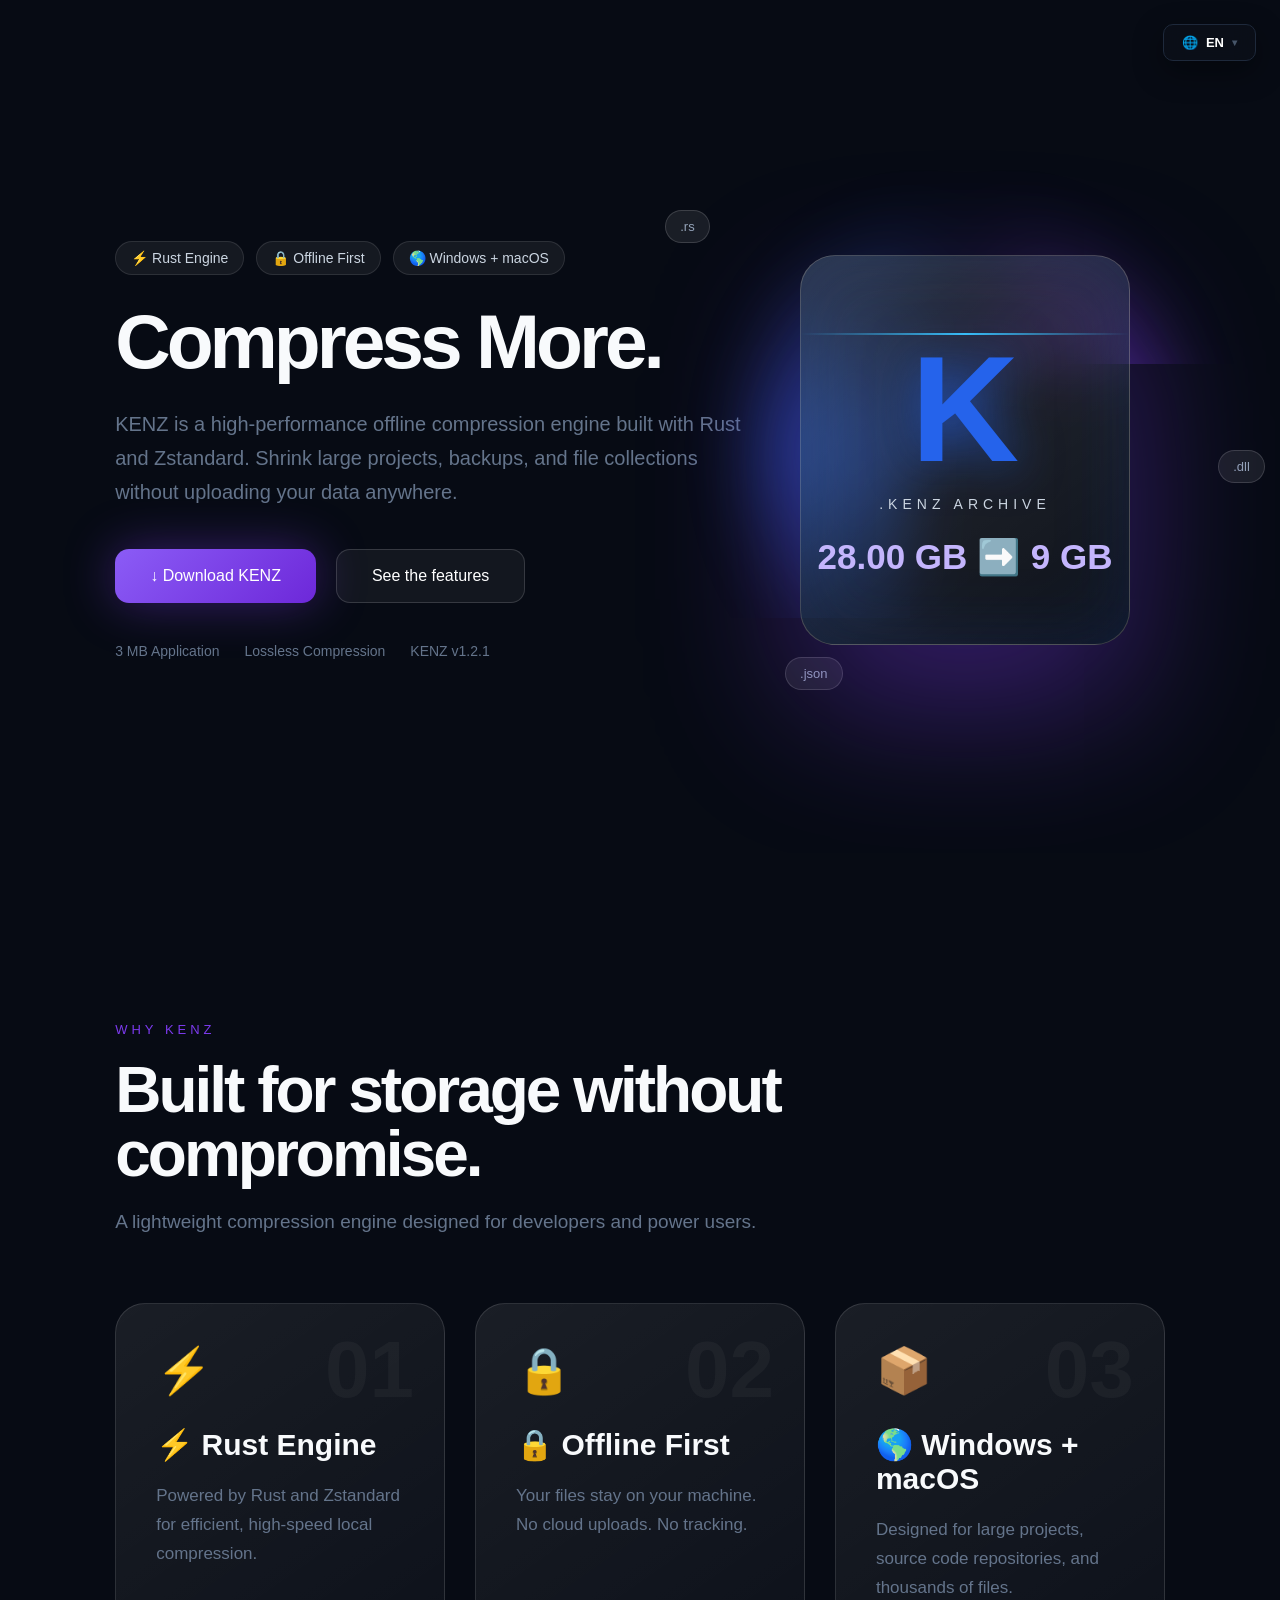
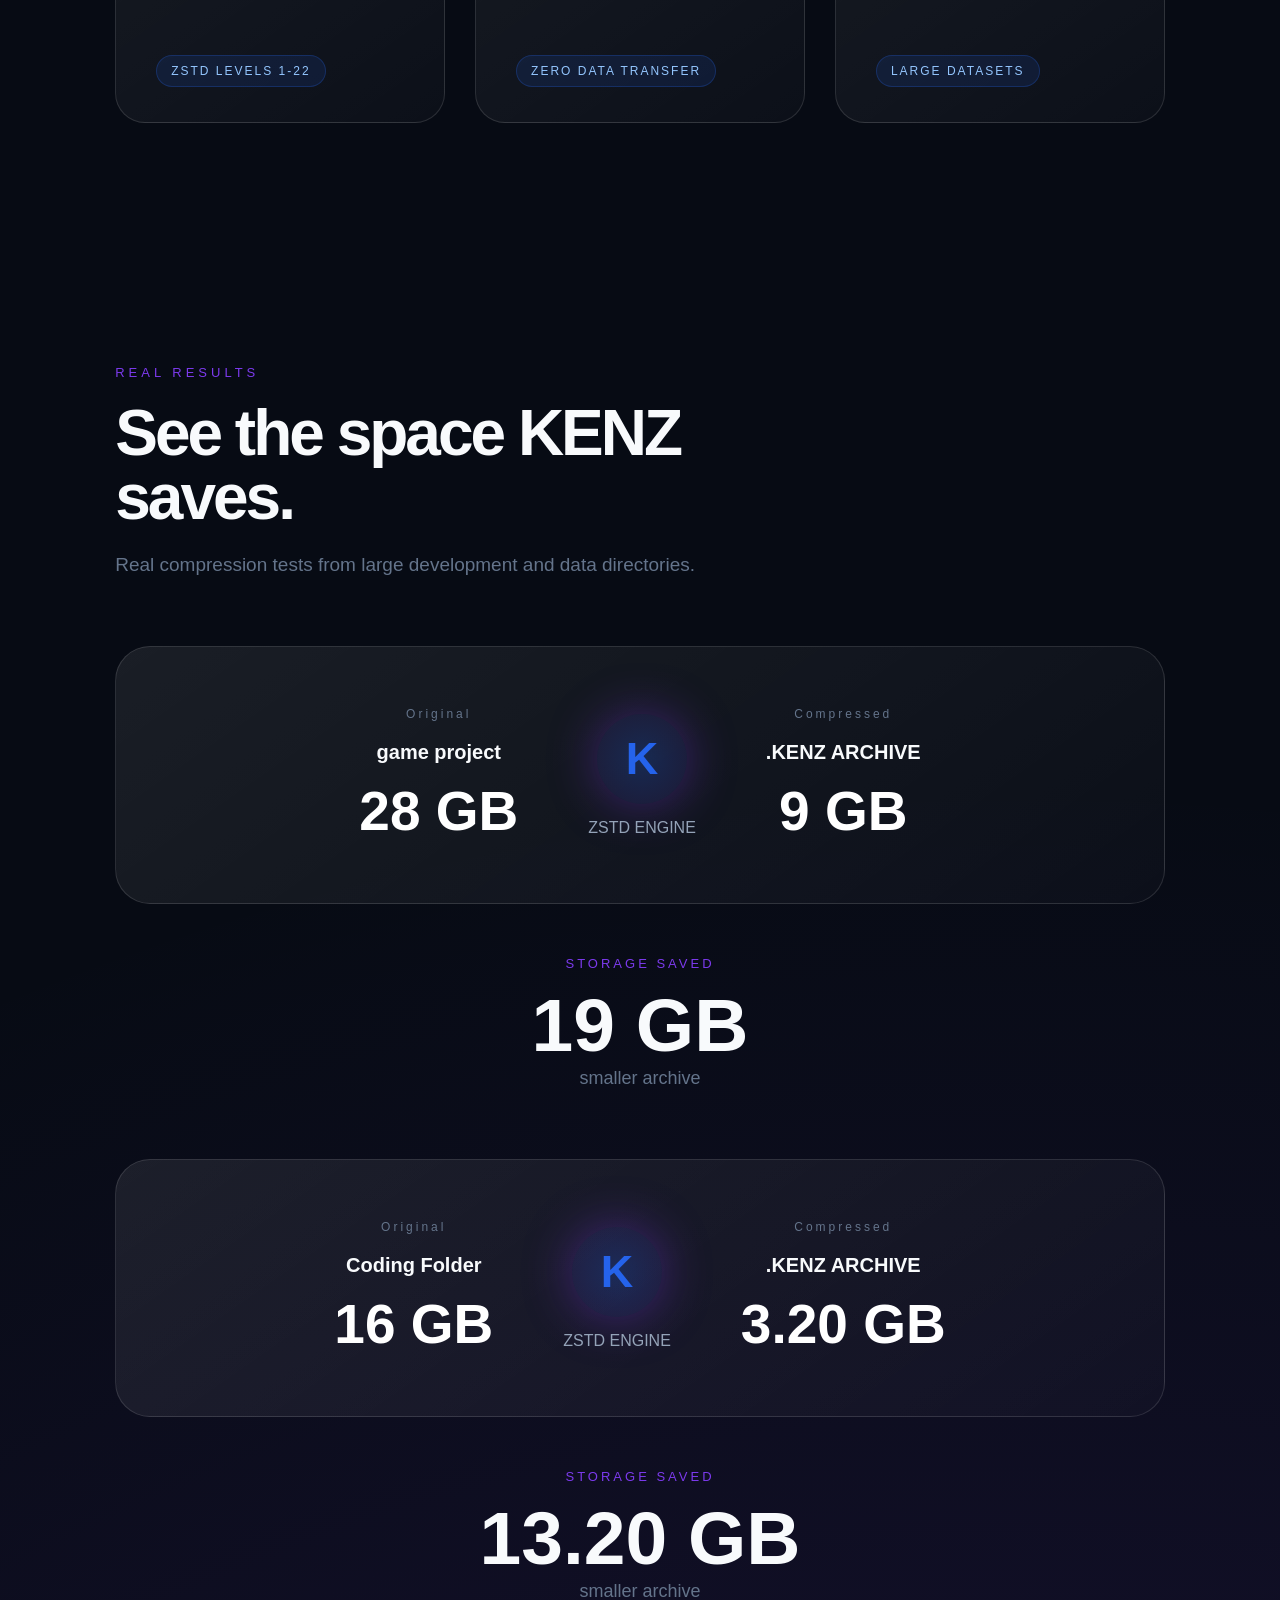
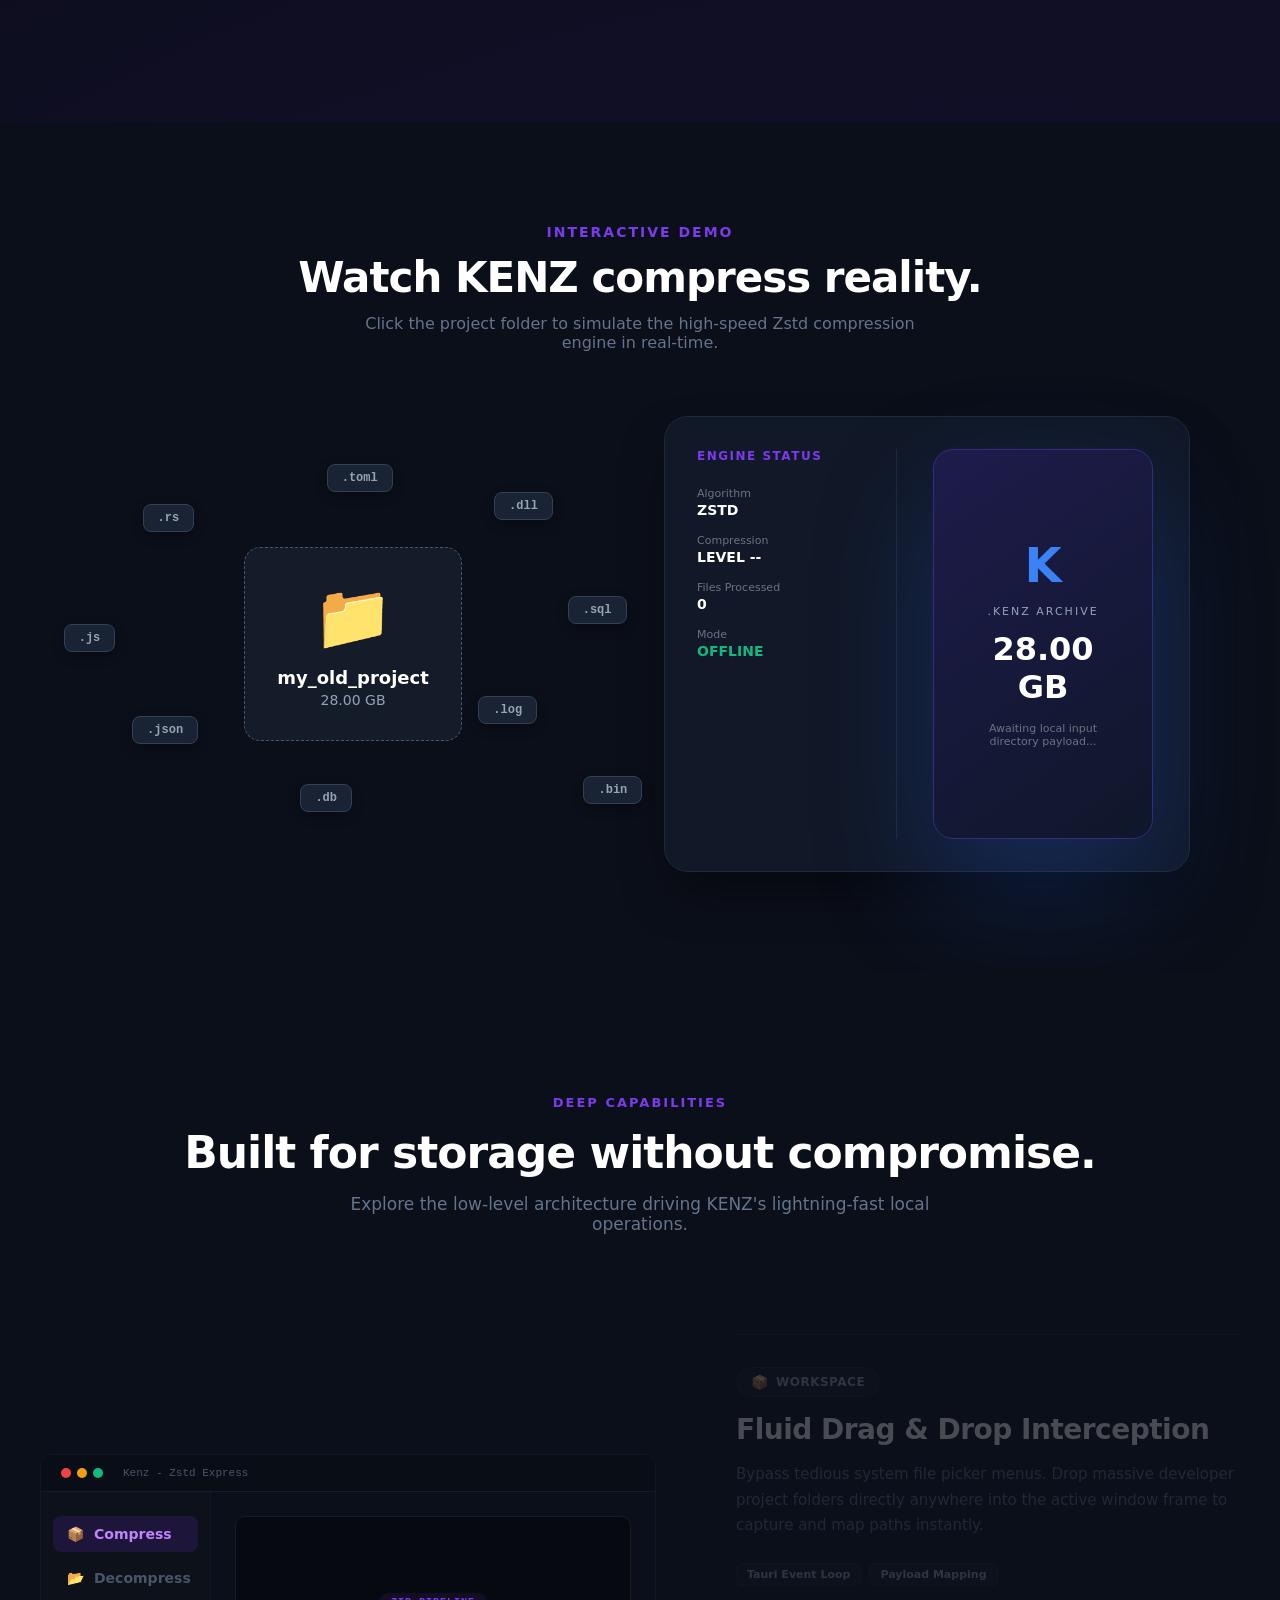
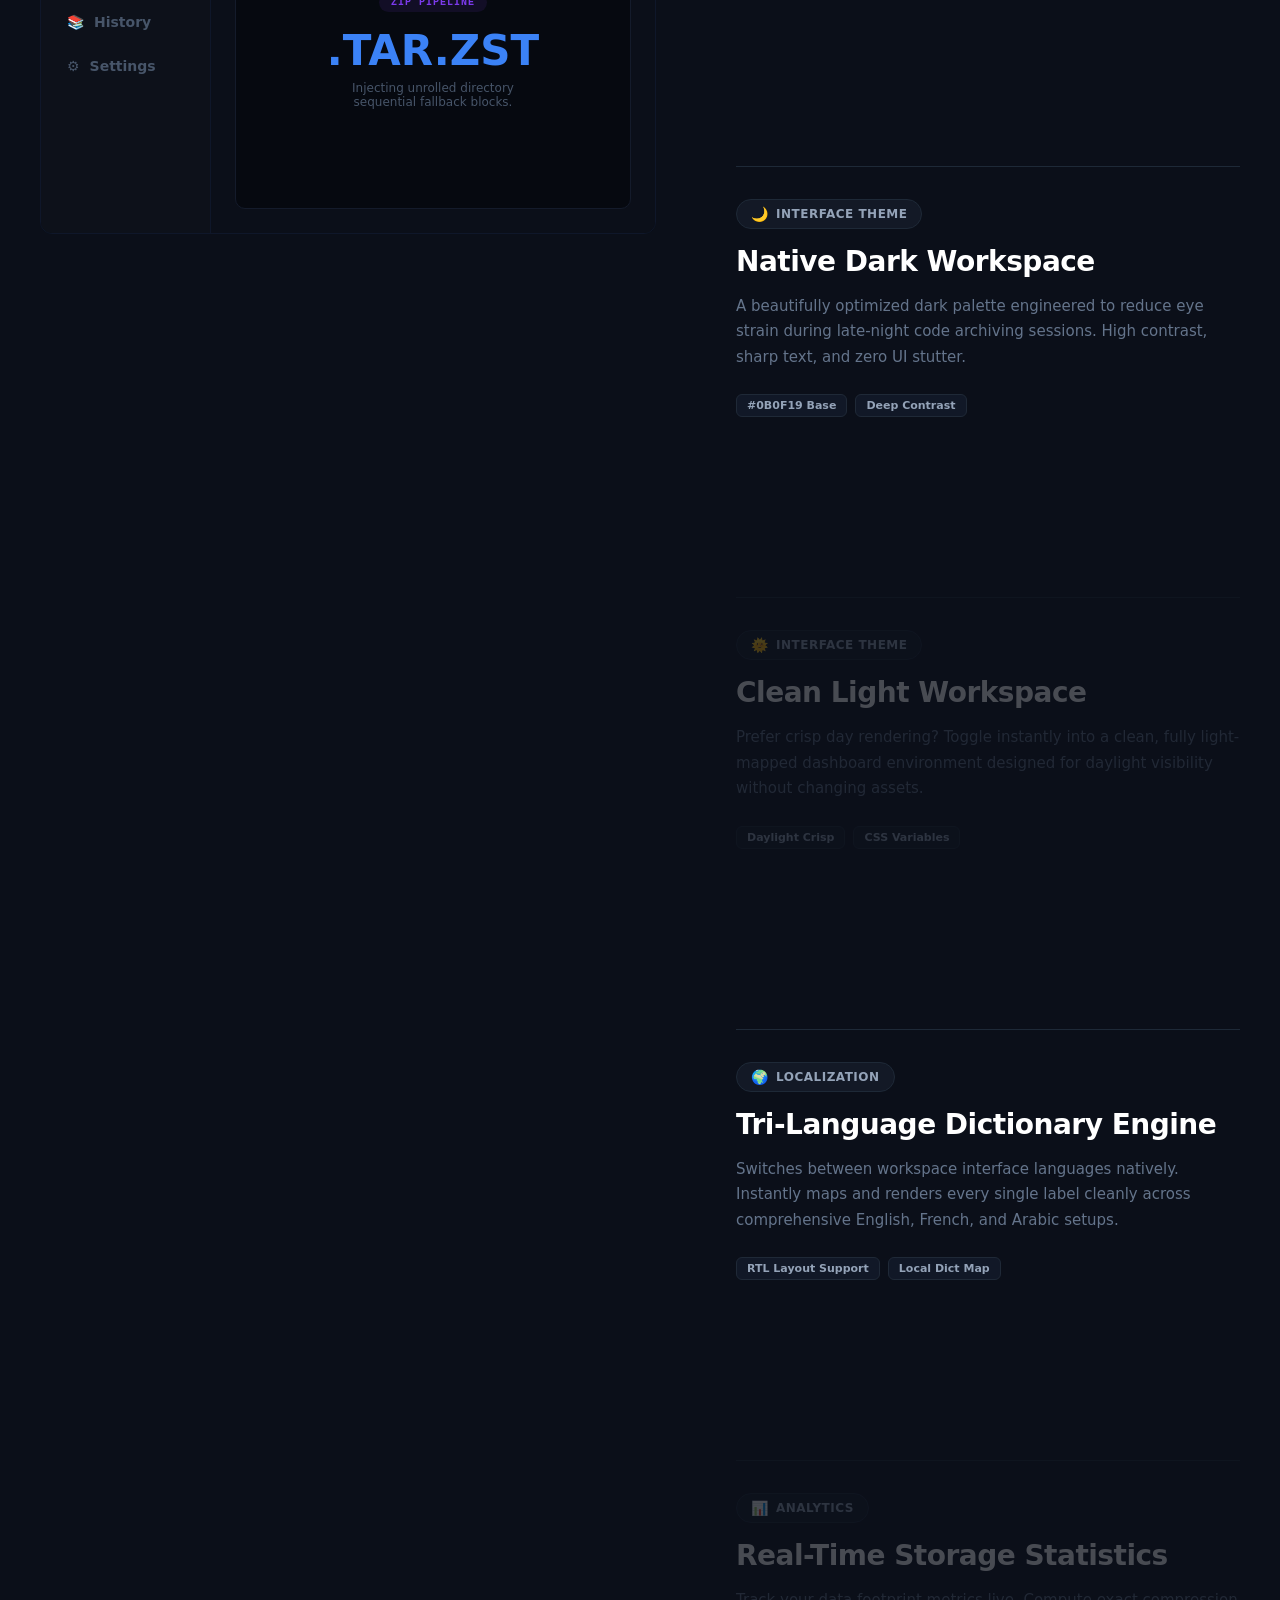
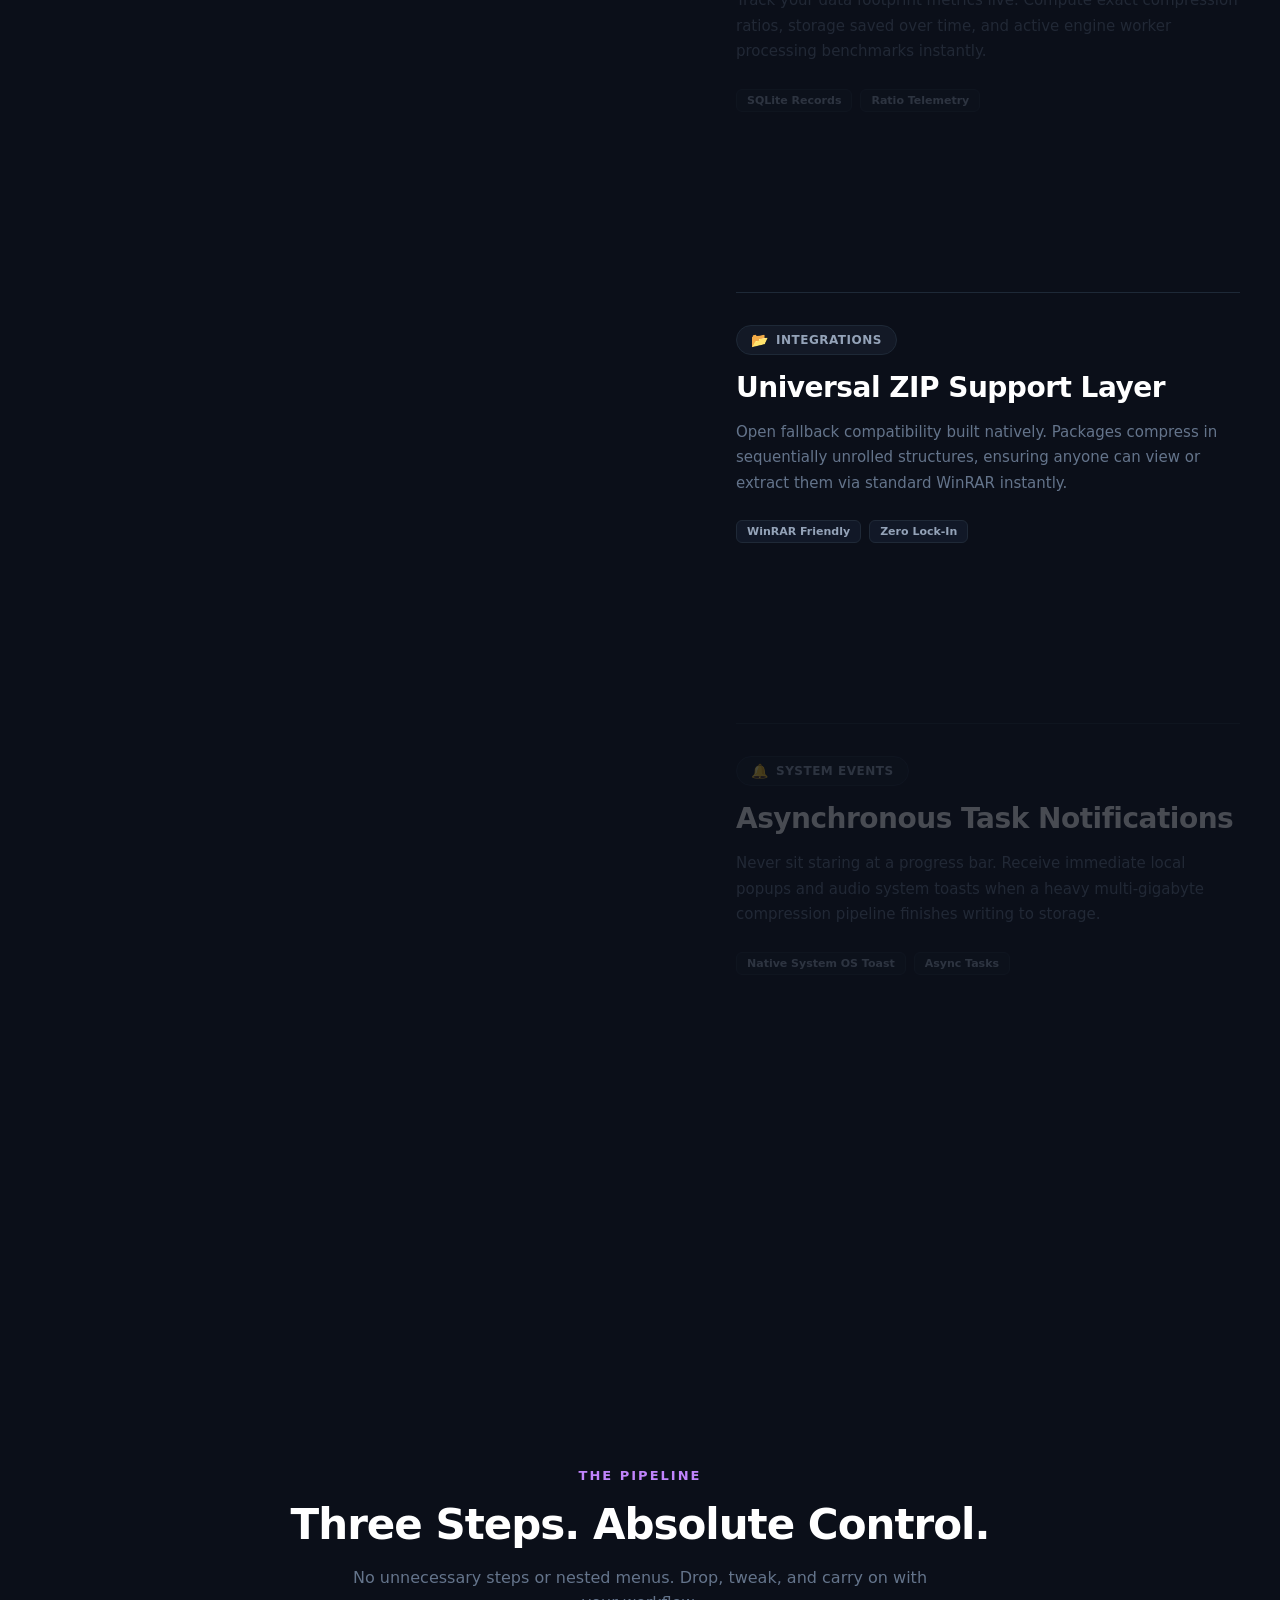
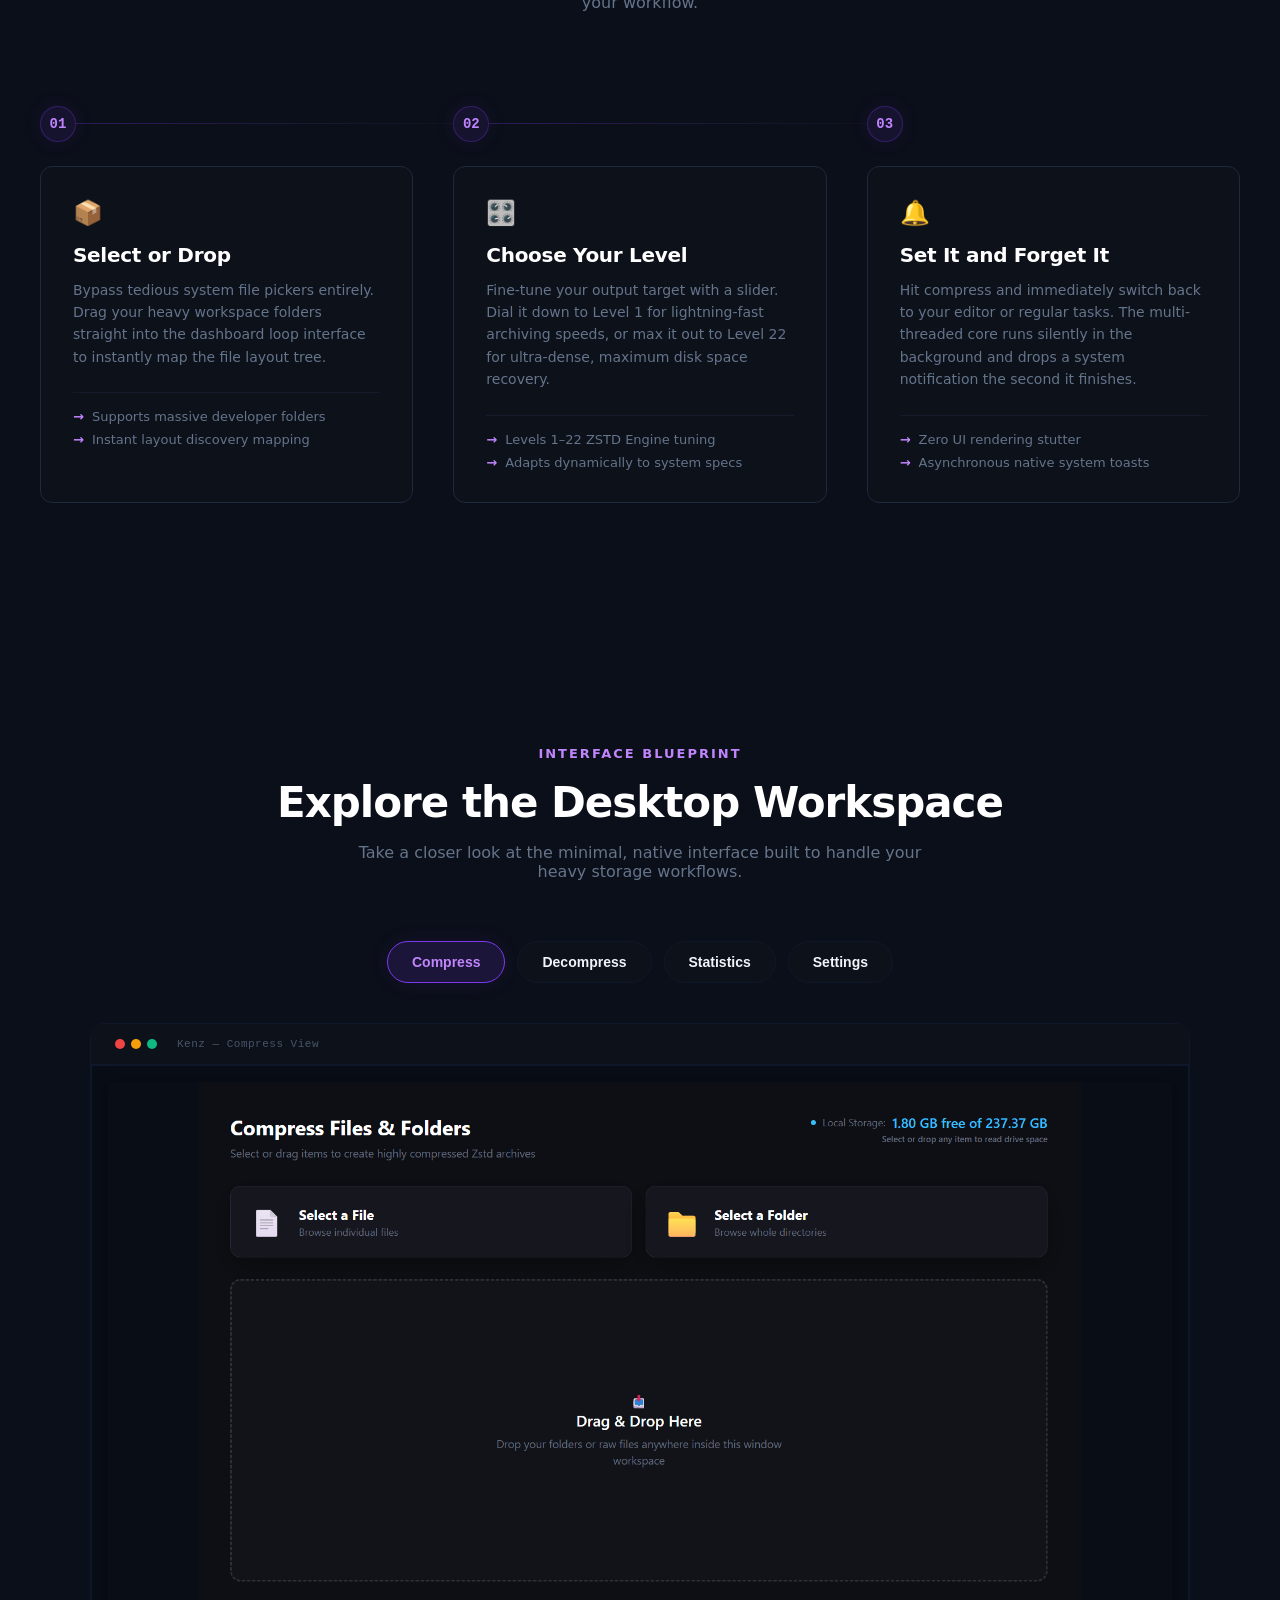
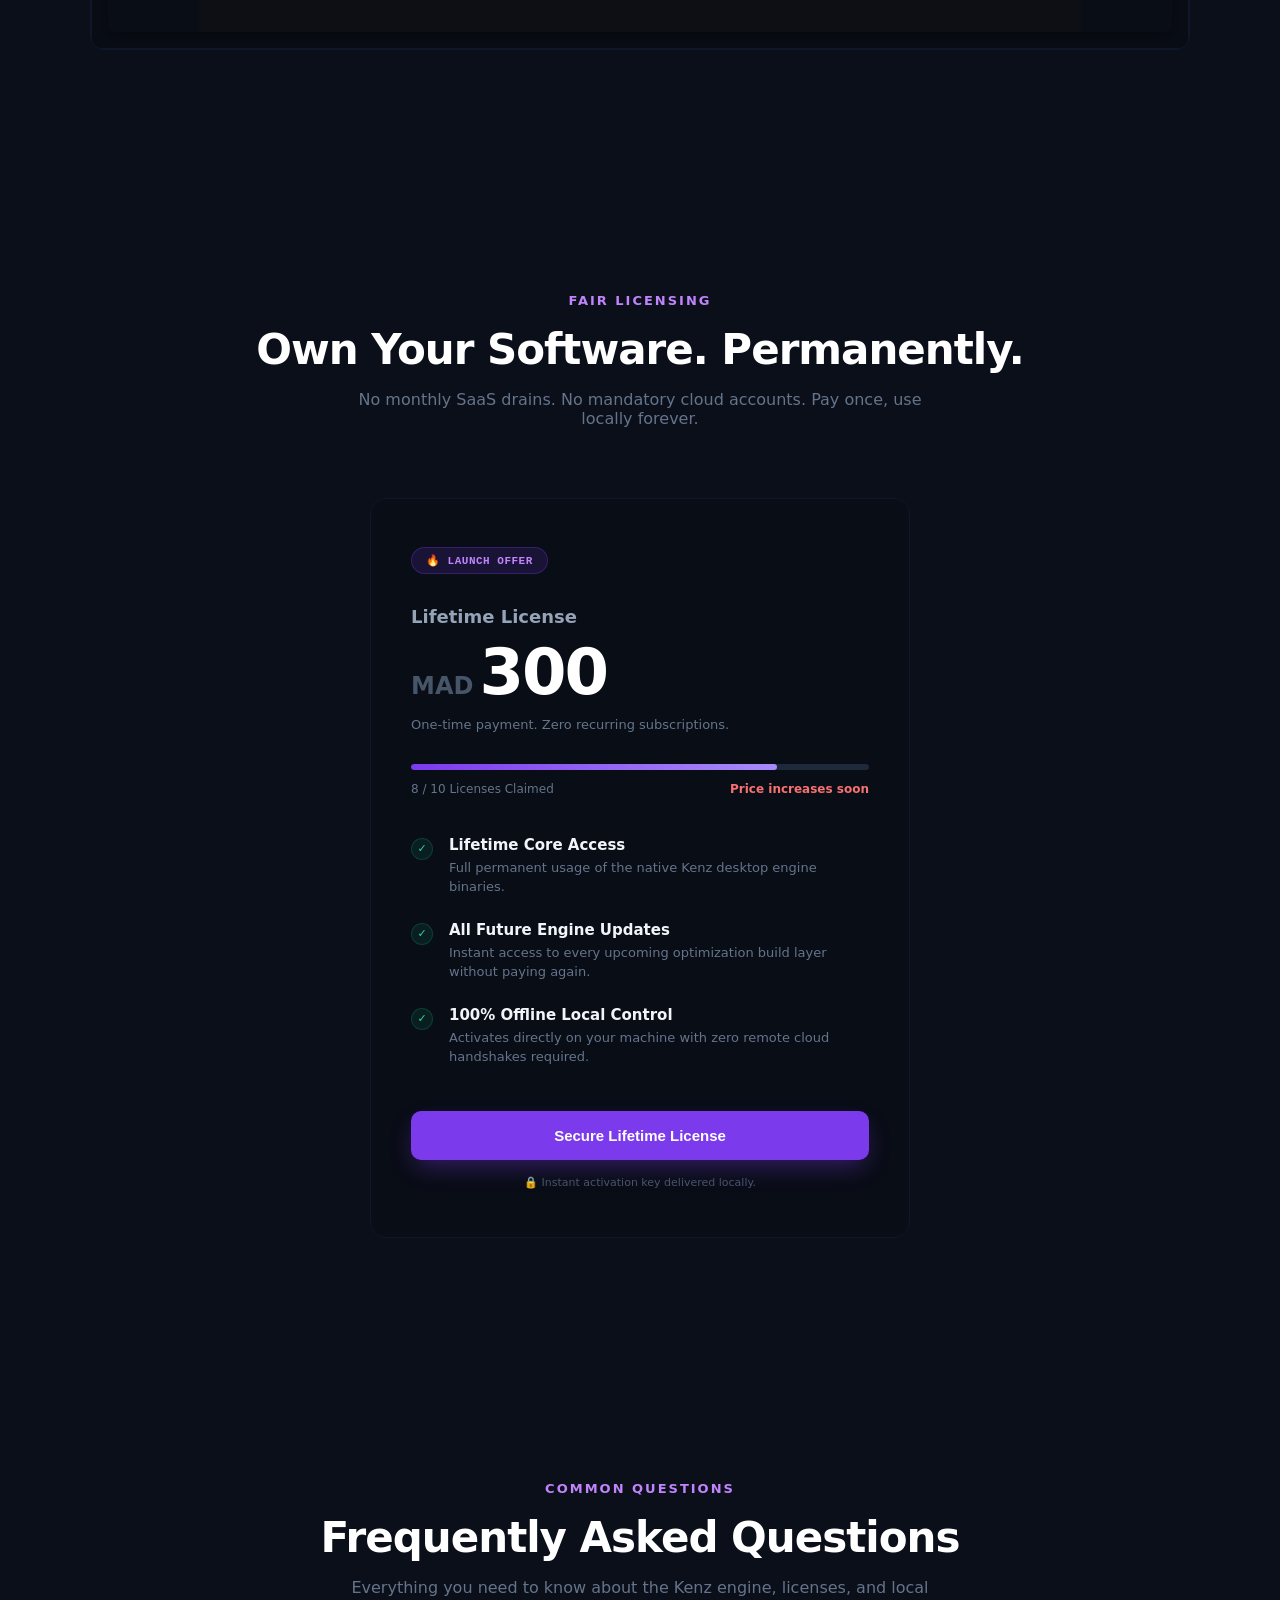
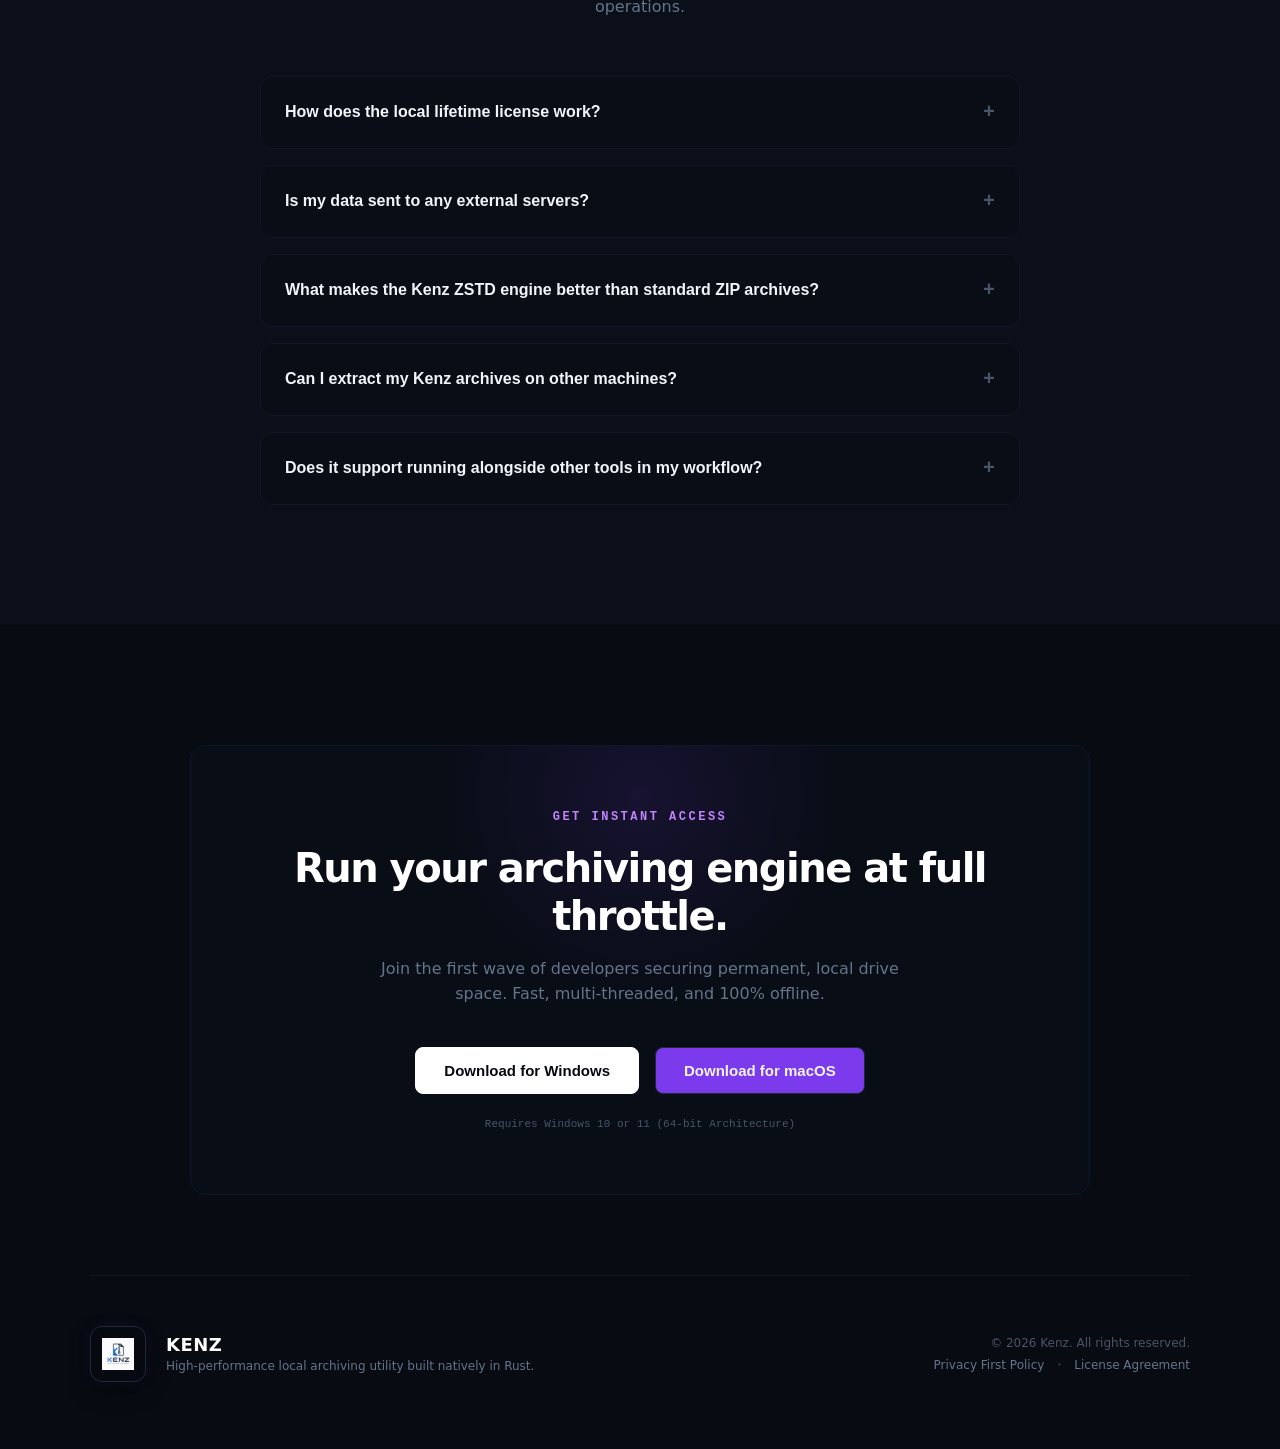
==== index.html @ 37a0433e "Initial commit" ====
<!doctype html>
<html lang="en">
  <head>
    <!-- ================================================= -->
    <!-- Basic Configuration -->
    <!-- ================================================= -->

    <meta charset="UTF-8" />
    <meta name="viewport" content="width=device-width, initial-scale=1.0" />
    <title>Kenz - Compress More. Save Space.</title>
    <link rel="shortcut icon" href="Items/64x64.png" type="image/x-icon" />
    <meta
      name="description"
      content="KENZ is a high-performance, multi-threaded offline compression and decompression engine built natively in Rust. Shrink large projects and save disk space securely with zero cloud uploads."
    />
    <link rel="canonical" href="https://kenz.solutions/" />
    <!-- Main Stylesheet -->
    <link rel="stylesheet" href="Items/style.css" />
    <!-- Open Graph / Facebook -->
    <meta property="og:type" content="website" />
    <meta property="og:url" content="https://kenz.solutions/" />
    <meta property="og:title" content="Kenz - Compress More. Save Space." />
    <meta
      property="og:description"
      content="High-performance offline archiving utility built natively in Rust and Zstandard."
    />
    <meta
      property="og:image"
      content="https://kenz.solutions/Items/og-preview.png"
    />
    <!-- Twitter Card -->
    <meta property="twitter:card" content="summary_large_image" />
    <meta
      property="twitter:title"
      content="Kenz - Compress More. Save Space."
    />
    <meta
      property="twitter:description"
      content="High-performance offline archiving utility built natively in Rust and Zstandard."
    />
    <meta
      property="twitter:image"
      content="https://kenz.solutions/Items/og-preview.png"
    />
    <!-- ================================================= -->
    <!-- GAIO / LLM Structured Data Engine -->
    <!-- ================================================= -->
    <script type="application/ld+json">
      {
        "@context": "https://schema.org",
        "@graph": [
          {
            "@type": "SoftwareApplication",
            "@id": "https://kenz.solutions/#product",
            "name": "Kenz",
            "url": "https://kenz.solutions/",
            "applicationCategory": "UtilitiesApplication",
            "operatingSystem": "Windows 10, Windows 11, macOS",
            "fileSize": "3MB",
            "description": "High-performance multi-threaded offline file compression engine built natively in Rust and Zstandard.",
            "offers": {
              "@type": "Offer",
              "price": "300.00",
              "priceCurrency": "MAD",
              "priceValidUntil": "2027-12-31",
              "availability": "https://schema.org/InStock"
            }
          },
          {
            "@type": "FAQPage",
            "@id": "https://kenz.solutions/#faq",
            "mainEntity": [
              {
                "@type": "Question",
                "name": "Is my data sent to any external servers when using Kenz?",
                "acceptedAnswer": {
                  "@type": "Answer",
                  "text": "Never. Kenz is built with a strict local-first, zero-knowledge architecture. It operates entirely offline inside your local system limits, with all processing executed directly on your hardware. Your files and code never touch the cloud."
                }
              },
              {
                "@type": "Question",
                "name": "What makes the Kenz ZSTD engine better than standard ZIP archives?",
                "acceptedAnswer": {
                  "@type": "Answer",
                  "text": "Standard ZIP compression is single-threaded and heavily bottlenecked. Kenz leverages native Rust bindings to run parallel multi-threaded Zstandard (ZSTD) pipelines. It compresses heavy developer directories up to twice as fast, with significantly higher compression ratios."
                }
              }
            ]
          }
        ]
      }
    </script>
  </head>

  <body>
    <!-- ================================================= -->
    <!-- Global Background Effects -->
    <!-- ================================================= -->

    <div class="background-glow"></div>

    <div class="particles"></div>

    <!-- Floating Language Selector Node -->
    <div class="floating-lang-container">
      <button
        class="floating-lang-btn"
        id="langBtn"
        aria-label="Switch Language"
      >
        <span class="lang-globe">🌐</span>
        <span id="currentLang">EN</span>
        <span class="lang-arrow">▾</span>
      </button>

      <div class="floating-lang-menu" id="langMenu">
        <button class="lang-option active" data-lang="en">English</button>
        <button class="lang-option" data-lang="fr">Français</button>
        <button class="lang-option" data-lang="ar">العربية</button>
      </div>
    </div>

    <!-- ================================================= -->
    <!-- HERO SECTION -->
    <!-- Main introduction + KENZ animation -->
    <!-- ================================================= -->

    <section class="hero">
      <!-- Left Side: Text Content -->

      <div class="hero-content">
        <!-- Product Badges -->

        <div class="hero-badges">
          <span data-i18n="firstFeature"> ⚡ Rust Engine </span>

          <span data-i18n="secondFeature"> 🔒 Offline First </span>

          <span data-i18n="thirdFeature"> 🌎 Windows + macOS </span>
        </div>

        <!-- Main Title -->

        <h1 data-i18n="heroTitle1">
          Compress More.

          <span data-i18n="heroTitle2"> Save Space. </span>
        </h1>

        <!-- Description -->

        <p data-i18n="heroSub">
          KENZ is a high-performance offline compression engine built with Rust
          and Zstandard. Shrink large projects, backups, and file collections
          without uploading your data anywhere.
        </p>

        <!-- Main Actions -->

        <div class="hero-actions">
          <button
            class="primary-btn to-the-CTA"
            data-i18n="downloadBtn"
            id="downloadkenz"
          >
            ↓ Download KENZ
          </button>

          <button
            class="secondary-btn"
            data-i18n="seeFeaturesBtn"
            id="seeFeaturesBtn"
          >
            See the features
          </button>
        </div>

        <!-- Quick Product Facts -->

        <div class="hero-proof">
          <span data-i18n="applicationSize"> 3 MB Application </span>

          <span data-i18n="losslessCompression"> Lossless Compression </span>

          <span data-i18n="version"> KENZ v1.2.1 </span>
        </div>
      </div>

      <!-- Right Side: Compression Visual -->

      <div class="hero-stage">
        <!-- Floating File Types -->

        <div class="data-orbit orbit-1">
          <span> .rs </span>

          <span> .dll </span>

          <span> .json </span>
        </div>

        <!-- KENZ Archive Core -->

        <div class="kenz-core">
          <!-- Energy Animation -->

          <div class="energy-ring"></div>

          <!-- Archive Face -->

          <div class="archive-face">
            <div class="kenz-symbol">K</div>

            <div class="archive-type" data-i18n="archiveType">
              .KENZ ARCHIVE
            </div>

            <div class="archive-size">
              <span id="old-size" data-i18n="oldSize"> 28 GB </span>
              <span id="new-size" data-i18n="newSize">➡️ 9 GB </span>
            </div>
          </div>

          <!-- Scanning Effect -->

          <div class="scan-line"></div>
        </div>

        <!-- Compression Result -->
      </div>
    </section>

    <!-- ================================================= -->
    <!-- WHY KENZ SECTION -->
    <!-- Main advantages -->
    <!-- ================================================= -->

    <section class="why-kenz" id="features">
      <div class="section-header">
        <span data-i18n="theWhy"> WHY KENZ </span>

        <h2 data-i18n="whyTitle">
          Built for storage

          <br />

          without compromise.
        </h2>

        <p data-i18n="whySub">
          A lightweight compression engine designed for developers and power
          users.
        </p>
      </div>

      <!-- Feature Cards -->

      <div class="feature-grid">
        <!-- Feature 1 -->

        <div class="feature-card">
          <div class="feature-number">01</div>

          <div class="feature-icon">⚡</div>

          <h3 data-i18n="firstFeature">Rust Engine</h3>

          <p data-i18n="firstFeatureDesc">
            Powered by Rust and Zstandard for efficient, high-speed local
            compression.
          </p>

          <div class="feature-tag" data-i18n="featureTag1">
            ZSTD LEVELS 1-22
          </div>
        </div>

        <!-- Feature 2 -->

        <div class="feature-card">
          <div class="feature-number">02</div>

          <div class="feature-icon">🔒</div>

          <h3 data-i18n="secondFeature">Offline First</h3>

          <p data-i18n="secondFeatureDesc">
            Your files stay on your machine. No cloud uploads. No tracking.
          </p>

          <div class="feature-tag" data-i18n="featureTag2">
            ZERO DATA TRANSFER
          </div>
        </div>

        <!-- Feature 3 -->

        <div class="feature-card">
          <div class="feature-number">03</div>

          <div class="feature-icon">📦</div>

          <h3 data-i18n="thirdFeature">Massive Directory Ready</h3>

          <p data-i18n="thirdFeatureDesc">
            Designed for large projects, source code repositories, and thousands
            of files.
          </p>

          <div class="feature-tag" data-i18n="featureTag3">LARGE DATASETS</div>
        </div>
      </div>
    </section>

    <!-- ================================================= -->
    <!-- BENCHMARK SECTION -->
    <!-- Real compression examples -->
    <!-- ================================================= -->

    <section class="benchmark">
      <div class="section-header">
        <span data-i18n="realResults"> REAL RESULTS </span>

        <h2 data-i18n="seeSpace">
          See the space

          <br />

          KENZ saves.
        </h2>

        <p data-i18n="benchmarkSub">
          Real compression tests from large development and data directories.
        </p>
      </div>

      <!-- Benchmark Example 1 -->

      <div class="benchmark-panel">
        <div class="benchmark-item">
          <div class="benchmark-label" data-i18n="originalLabel">ORIGINAL</div>

          <h3 data-i18n="projectType">GAME PROJECT</h3>

          <strong> 28 GB </strong>
        </div>

        <div class="benchmark-engine">
          <div class="engine-circle">K</div>

          <span data-i18n="zstdEngine"> ZSTD ENGINE </span>
        </div>

        <div class="benchmark-item result">
          <div class="benchmark-label" data-i18n="compressedLabel">
            COMPRESSED
          </div>

          <h3 data-i18n="archiveType">PROJECT.KENZ</h3>

          <strong> 9 GB </strong>
        </div>
      </div>

      <div class="saving-result">
        <span data-i18n="storageSaved"> STORAGE SAVED </span>

        <strong> 19 GB </strong>

        <p data-i18n="smallerArchive">67% smaller archive</p>
      </div>

      <!-- Benchmark Example 2 -->

      <div class="benchmark-panel">
        <div class="benchmark-item">
          <div class="benchmark-label" data-i18n="originalLabel">ORIGINAL</div>

          <h3 data-i18n="projectType2">Coding Folder</h3>

          <strong> 16 GB </strong>
        </div>

        <div class="benchmark-engine">
          <div class="engine-circle">K</div>

          <span data-i18n="zstdEngine"> ZSTD ENGINE </span>
        </div>

        <div class="benchmark-item result">
          <div class="benchmark-label" data-i18n="compressedLabel">
            COMPRESSED
          </div>

          <h3 data-i18n="archiveType">PROJECT.KENZ</h3>

          <strong> 3.20 GB </strong>
        </div>
      </div>

      <div class="saving-result">
        <span data-i18n="storageSaved"> STORAGE SAVED </span>

        <strong> 13.20 GB </strong>

        <p data-i18n="smallerArchive">80% smaller archive</p>
      </div>
    </section>

    <!-- ================================================= -->
    <!-- The Interactive Demo -->
    <!-- ================================================= -->

    <section class="demo-section">
      <!-- Section Title and Description -->
      <div class="demo-header">
        <span class="section-tag" data-i18n="interactiveDemoTitle"
          >Interactive Demo</span
        >
        <h2 data-i18n="interactiveDemoSub">Watch KENZ compress reality.</h2>
        <p data-i18n="interactiveDemoDesc">
          Click the project folder to simulate the high-speed Zstd compression
          engine in real-time.
        </p>
      </div>

      <div class="demo-container">
        <!-- Left Side: Interactive Trigger Area -->
        <div class="interactive-zone" id="interactiveZone">
          <!-- Original Files -->
          <div class="floating-file extension-rs">.rs</div>
          <div class="floating-file extension-json">.json</div>
          <div class="floating-file extension-dll">.dll</div>

          <!-- New Code, Media, and Database Files -->
          <div class="floating-file extension-db">.db</div>
          <div class="floating-file extension-sql">.sql</div>
          <div class="floating-file extension-toml">.toml</div>
          <div class="floating-file extension-js">.js</div>
          <div class="floating-file extension-log">.log</div>
          <div class="floating-file extension-bin">.bin</div>

          <!-- Interactive Source Folder -->
          <div class="source-folder" id="folderTrigger">
            <div class="folder-icon">📁</div>
            <span class="folder-name" data-i18n="folderNameDemo"
              >my_old_project</span
            >
            <span class="folder-size">28.00 GB</span>
          </div>
        </div>

        <!-- Right Side: The Kenz Application Simulator -->
        <div class="app-simulator" id="appSimulator">
          <!-- Telemetry Dashboard Panel -->
          <div class="telemetry-panel">
            <h3 data-i18n="statusCard">Engine Status</h3>
            <div class="telemetry-row">
              <span class="label" data-i18n="algorithmLabel">Algorithm</span>
              <span class="value hardware-accent">ZSTD</span>
            </div>
            <div class="telemetry-row">
              <span class="label" data-i18n="compressionLabel"
                >Compression</span
              >
              <span
                class="value"
                id="telemetryLevel"
                data-i18n="levelPlaceholder"
                >LEVEL --</span
              >
            </div>
            <div class="telemetry-row">
              <span class="label" data-i18n="filesProcessedLabel"
                >Files Processed</span
              >
              <span class="value" id="telemetryFiles">0</span>
            </div>
            <div class="telemetry-row">
              <span class="label" data-i18n="modeLabel">Mode</span>
              <span class="value mode-offline" data-i18n="modeOffline"
                >OFFLINE</span
              >
            </div>
          </div>

          <!-- Core Output Destination Card -->
          <div class="archive-card-wrapper">
            <div class="archive-card" id="archiveCard">
              <div class="brand-logo-k">K</div>
              <span class="archive-label" data-i18n="archiveType"
                >.KENZ ARCHIVE</span
              >
              <div class="live-counter" id="sizeCounter">28.00 GB</div>
              <span class="status-text" id="statusText" data-i18n="statusText"
                >Awaiting Input...</span
              >
            </div>
          </div>
        </div>
      </div>
    </section>
    <!-- ================================================= -->
    <!-- Features Section -->
    <!-- ================================================= -->
    <section class="split-features-section">
      <div class="features-main-header">
        <span class="section-tag" data-i18n="sectionTag"
          >Deep Capabilities</span
        >
        <h2 data-i18n="featuresTitle">Built for storage without compromise.</h2>
        <p data-i18n="featuresSub">
          Explore the low-level architecture driving KENZ's lightning-fast local
          operations.
        </p>
      </div>

      <div class="split-container">
        <div class="split-left-sticky">
          <div class="app-interface-mockup" id="appMockupFrame">
            <div class="window-header">
              <div class="window-dots">
                <span class="dot-red"></span>
                <span class="dot-amber"></span>
                <span class="dot-green"></span>
              </div>
              <div class="window-title" id="windowTitle">
                Kenz - Zstd Express
              </div>
            </div>

            <div class="window-body">
              <div class="app-sidebar">
                <div class="sidebar-item active" id="side-engine">
                  <span class="sidebar-emoji">📦</span>
                  <span class="nav-text" data-i18n="sidebarCompress"
                    >Compress</span
                  >
                </div>
                <div class="sidebar-item" id="side-integrations">
                  <span class="sidebar-emoji">📂</span>
                  <span class="nav-text" data-i18n="sidebarDecompress"
                    >Decompress</span
                  >
                </div>
                <div class="sidebar-item" id="side-isolation">
                  <span class="sidebar-emoji">📚</span>
                  <span class="nav-text" data-i18n="sidebarHistory"
                    >History</span
                  >
                </div>
                <div class="sidebar-item" id="side-localization">
                  <span class="sidebar-emoji">⚙️</span>
                  <span class="nav-text" data-i18n="sidebarSettings"
                    >Settings</span
                  >
                </div>
              </div>

              <div class="app-main-view">
                <div class="preview-display">
                  <div class="app-notification-toast" id="appNotification">
                    <span class="toast-icon">🔔</span>
                    <span class="toast-text" data-i18n="toastText"
                      >Task completed successfully</span
                    >
                  </div>

                  <div
                    class="display-status-node"
                    id="dynamicStatus"
                    data-i18n="statusReady"
                  >
                    ENGINE READY
                  </div>
                  <div class="display-metric-large" id="dynamicMetric">
                    0.00 GB
                  </div>
                  <div
                    class="display-sub-label"
                    id="dynamicLabel"
                    data-i18n="statusText"
                  >
                    Awaiting local input directory payload...
                  </div>

                  <div class="visual-activity-bar" id="dynamicVisual">
                    <div class="inner-pulse"></div>
                  </div>
                </div>
              </div>
            </div>
          </div>
        </div>

        <div class="split-right-scroll">
          <div class="scroll-feature-block" data-feature="0">
            <div class="feature-inline-title">
              <span class="inline-emoji">📦</span>
              <h4 data-i18n="featureWorkspace">Workspace</h4>
            </div>
            <h3 data-i18n="featureDragDrop">Fluid Drag & Drop Interception</h3>
            <p data-i18n="featureDragDropDesc">
              Bypass tedious system file picker menus. Drop massive developer
              project folders directly anywhere into the active window frame to
              capture and map paths instantly.
            </p>
            <div class="feature-tags-row">
              <span data-i18n="tauriTag">Tauri Event Loop</span
              ><span data-i18n="payloadTag">Payload Mapping</span>
            </div>
          </div>

          <div class="scroll-feature-block" data-feature="1">
            <div class="feature-inline-title">
              <span class="inline-emoji">🌙</span>
              <h4 data-i18n="featureTwoTitle">Interface Theme</h4>
            </div>
            <h3 data-i18n="featureTwoBigTitle">Native Dark Workspace</h3>
            <p data-i18n="featurTwoDesc">
              A beautifully optimized dark palette engineered to reduce eye
              strain during late-night code archiving sessions. High contrast,
              sharp text, and zero UI stutter.
            </p>
            <div class="feature-tags-row">
              <span data-i18n="colorTag">#0B0F19 Base</span
              ><span data-i18n="colorTagTwo">Deep Contrast</span>
            </div>
          </div>

          <div class="scroll-feature-block" data-feature="2">
            <div class="feature-inline-title">
              <span class="inline-emoji">🌞</span>
              <h4 data-i18n="featureTwoTitle">Interface Theme</h4>
            </div>
            <h3 data-i18n="featureBigThreeTitle">Clean Light Workspace</h3>
            <p data-i18n="featureThreeDesc">
              Prefer crisp day rendering? Toggle instantly into a clean, fully
              light-mapped dashboard environment designed for daylight
              visibility without changing assets.
            </p>
            <div class="feature-tags-row">
              <span data-i18n="featureThreeFirstTag">Daylight Crisp</span
              ><span data-i18n="featureThreeSecondTag">CSS Variables</span>
            </div>
          </div>

          <div class="scroll-feature-block" data-feature="3">
            <div class="feature-inline-title">
              <span class="inline-emoji">🌍</span>
              <h4 data-i18n="featureFourTitle">Localization</h4>
            </div>
            <h3 data-i18n="featureBigFourTitle">
              Tri-Language Dictionary Engine
            </h3>
            <p data-i18n="featureFourDesc">
              Switches between workspace interface languages natively. Instantly
              maps and renders every single label cleanly across comprehensive
              English, French, and Arabic setups.
            </p>
            <div class="feature-tags-row">
              <span data-i18n="FeatureFourFirstTag">RTL Layout Support</span
              ><span data-i18n="FeatureFourSecondTag">Local Dict Map</span>
            </div>
          </div>

          <div class="scroll-feature-block" data-feature="4">
            <div class="feature-inline-title">
              <span class="inline-emoji">📊</span>
              <h4 data-i18n="featureFiveTitle">Analytics</h4>
            </div>
            <h3 data-i18n="featureFiveBigTitle">
              Real-Time Storage Statistics
            </h3>
            <p data-i18n="featureFiveDesc">
              Track your data footprint metrics live. Compute exact compression
              ratios, storage saved over time, and active engine worker
              processing benchmarks instantly.
            </p>
            <div class="feature-tags-row">
              <span data-i18n="featureFiveTagOne">SQLite Records</span
              ><span data-i18n="featureFiveTagTwo">Ratio Telemetry</span>
            </div>
          </div>

          <div class="scroll-feature-block" data-feature="5">
            <div class="feature-inline-title">
              <span class="inline-emoji">📂</span>
              <h4 data-i18n="featureSixTitle">Integrations</h4>
            </div>
            <h3 data-i18n="featureSixBigTitle">Universal ZIP Support Layer</h3>
            <p data-i18n="featureSixDesc">
              Open fallback compatibility built natively. Packages compress in
              sequentially unrolled structures, ensuring anyone can view or
              extract them via standard WinRAR instantly.
            </p>
            <div class="feature-tags-row">
              <span data-i18n="featureSixFirstTag">WinRAR Friendly</span
              ><span data-i18n="featureSixSecondTag">Zero Lock-In</span>
            </div>
          </div>

          <div class="scroll-feature-block" data-feature="6">
            <div class="feature-inline-title">
              <span class="inline-emoji">🔔</span>
              <h4 data-i18n="featureSevenTitle">System Events</h4>
            </div>
            <h3 data-i18n="featureSevenBigTitle">
              Asynchronous Task Notifications
            </h3>
            <p data-i18n="featureSevenDesc">
              Never sit staring at a progress bar. Receive immediate local
              popups and audio system toasts when a heavy multi-gigabyte
              compression pipeline finishes writing to storage.
            </p>
            <div class="feature-tags-row">
              <span data-i18n="featureSevenFirstTag"
                >Native System OS Toast</span
              ><span data-i18n="featureSevenSecondTag">Async Tasks</span>
            </div>
          </div>
        </div>
      </div>
    </section>
    <!-- ================================================= -->
    <!-- How It Works -->
    <!-- ================================================= -->

    <section class="pipeline-process-section">
      <div class="pipeline-section-header">
        <span class="process-tag" data-i18n="piplelineTitle">The Pipeline</span>
        <h2 data-i18n="pipelineSubTitle">Three Steps. Absolute Control.</h2>
        <p data-i18n="pipelineDesc">
          No unnecessary steps or nested menus. Drop, tweak, and carry on with
          your workflow.
        </p>
      </div>

      <div class="pipeline-steps-grid">
        <div class="pipeline-step-card">
          <div class="step-progress-wrapper">
            <div class="step-badge-number">01</div>
            <div class="step-connecting-line"></div>
          </div>
          <div class="step-content-box">
            <div class="step-icon-indicator">📦</div>
            <h3 data-i18n="stepOneTitle">Select or Drop</h3>
            <p data-i18n="stepOneDesc">
              Bypass tedious system file pickers entirely. Drag your heavy
              workspace folders straight into the dashboard loop interface to
              instantly map the file layout tree.
            </p>
            <ul class="step-feature-bullet-list">
              <li data-i18n="stepOneFirstTag">
                Supports massive developer folders
              </li>
              <li data-i18n="stepOneSecondTag">
                Instant layout discovery mapping
              </li>
            </ul>
          </div>
        </div>

        <div class="pipeline-step-card">
          <div class="step-progress-wrapper">
            <div class="step-badge-number">02</div>
            <div class="step-connecting-line"></div>
          </div>
          <div class="step-content-box">
            <div class="step-icon-indicator">🎛️</div>
            <h3 data-i18n="stepTwoTitle">Choose Your Level</h3>
            <p data-i18n="stepTwoDesc">
              Fine-tune your output target with a slider. Dial it down to Level
              1 for lightning-fast archiving speeds, or max it out to Level 22
              for ultra-dense, maximum disk space recovery.
            </p>
            <ul class="step-feature-bullet-list">
              <li data-i18n="stepTwoFirstTag">
                Levels 1–22 ZSTD Engine tuning
              </li>
              <li data-i18n="stepTwoSecondTag">
                Adapts dynamically to system specs
              </li>
            </ul>
          </div>
        </div>

        <div class="pipeline-step-card">
          <div class="step-progress-wrapper">
            <div class="step-badge-number">03</div>
          </div>
          <div class="step-content-box">
            <div class="step-icon-indicator">🔔</div>
            <h3 data-i18n="stepThreeTitle">Set It and Forget It</h3>
            <p data-i18n="stepThreeDesc">
              Hit compress and immediately switch back to your editor or regular
              tasks. The multi-threaded core runs silently in the background and
              drops a system notification the second it finishes.
            </p>
            <ul class="step-feature-bullet-list">
              <li data-i18n="stepThreeFirstTag">Zero UI rendering stutter</li>
              <li data-i18n="stepThreeSecondTag">
                Asynchronous native system toasts
              </li>
            </ul>
          </div>
        </div>
      </div>
    </section>
    <!-- ================================================= -->
    <!-- Screenshots Showcase Section -->
    <!-- ================================================= -->
    <section class="screenshots-showcase-section">
      <div class="screenshots-header">
        <span class="section-tag" data-i18n="showcaseTitle"
          >Interface Blueprint</span
        >
        <h2 data-i18n="showcaseSubTitle">Explore the Desktop Workspace</h2>
        <p data-i18n="showcaseDesc">
          Take a closer look at the minimal, native interface built to handle
          your heavy storage workflows.
        </p>
      </div>

      <div class="screenshots-container">
        <div class="screenshot-tabs-nav">
          <button
            class="screenshot-tab-btn active"
            data-target="sc-compress"
            data-i18n="showcaseCompressTab"
          >
            <span class="tab-emoji">📦</span> Compress
          </button>
          <button
            class="screenshot-tab-btn"
            data-target="sc-decompress"
            data-i18n="showcaseDecompressTab"
          >
            <span class="tab-emoji">📂</span> Decompress
          </button>
          <button
            class="screenshot-tab-btn"
            data-target="sc-stats"
            data-i18n="showcaseHistoryTab"
          >
            <span class="tab-emoji">📊</span> Statistics
          </button>
          <button
            class="screenshot-tab-btn"
            data-target="sc-settings"
            data-i18n="showcaseSettingsTab"
          >
            <span class="tab-emoji">⚙️</span> Settings
          </button>
        </div>

        <div class="screenshot-window-frame">
          <div class="screenshot-window-header">
            <div class="window-dots">
              <span class="dot-red"></span>
              <span class="dot-amber"></span>
              <span class="dot-green"></span>
            </div>
            <div class="screenshot-window-title" id="screenshotFrameTitle">
              Kenz — Compress View
            </div>
          </div>

          <div class="screenshot-viewports-wrapper">
            <div class="screenshot-panel active" id="sc-compress">
              <div class="placeholder-screenshot-graphic">
                <img
                  src="Items/compress.png"
                  alt="Kenz Desktop Compress Interface"
                  class="app-screenshot-img"
                />
              </div>
            </div>

            <div class="screenshot-panel" id="sc-decompress">
              <div class="placeholder-screenshot-graphic">
                <img
                  src="Items/decompress.png"
                  alt="Kenz Desktop Decompress Interface"
                  class="app-screenshot-img"
                />
              </div>
            </div>

            <div class="screenshot-panel" id="sc-stats">
              <div class="placeholder-screenshot-graphic">
                <img
                  src="Items/statistics.png"
                  alt="Kenz Desktop Storage Analytics Logs"
                  class="app-screenshot-img"
                />
              </div>
            </div>

            <div class="screenshot-panel" id="sc-settings">
              <div class="placeholder-screenshot-graphic">
                <img
                  src="Items/settings.png"
                  alt="Kenz Desktop Workspace Settings"
                  class="app-screenshot-img"
                />
              </div>
            </div>
          </div>
        </div>
      </div>
    </section>
    <!-- ================================================= -->
    <!-- pricing MODEL -->
    <!-- ================================================= -->
    <section class="pricing-premium-section">
      <!-- Section Title Header -->
      <div class="pricing-header">
        <span class="section-tag" data-i18n="pricingSectionTitle"
          >Fair Licensing</span
        >
        <h2 data-i18n="pricingSectionSubTitle">
          Own Your Software. Permanently.
        </h2>
        <p data-i18n="pricingSectionDesc">
          No monthly SaaS drains. No mandatory cloud accounts. Pay once, use
          locally forever.
        </p>
      </div>

      <!-- Centered Elite Founder Card -->
      <div class="pricing-card-container">
        <div class="founder-pricing-card">
          <!-- Urgency Header Badges -->
          <div class="card-badge-row">
            <span
              class="badge-tag launch-glow"
              data-i18n="pricingSectionCardTitle"
              >🔥 Launch Offer</span
            >
          </div>

          <!-- Core Price Frame -->
          <div class="price-main-block">
            <h3 data-i18n="pricingFrameSubTitle">Lifetime License</h3>
            <div class="price-amount-wrapper">
              <span class="currency" data-i18n="productPrice">MAD</span>
              <span class="amount">300</span>
            </div>
            <p class="price-subtext" data-i18n="pricingPaymentNote">
              One-time payment. Zero recurring subscriptions.
            </p>
          </div>

          <!-- Live Dynamic Urgency Progress Bar -->
          <div class="urgency-progress-bar">
            <div class="progress-fill" style="width: 80%"></div>
          </div>
          <div class="progress-labels">
            <span data-i18n="pricingClaimed">8 / 10 Licenses Claimed</span>
            <span class="hurry-text" data-i18n="hurryPrice"
              >Price increases soon</span
            >
          </div>

          <!-- Feature Checklist Matrix -->
          <ul class="pricing-feature-checklist">
            <li>
              <span class="check-icon">✓</span>
              <div>
                <strong data-i18n="proNumberOneTitle"
                  >Lifetime Core Access</strong
                >
                <p data-i18n="proNumberOneDesc">
                  Full permanent usage of the native Kenz desktop engine
                  binaries.
                </p>
              </div>
            </li>
            <li>
              <span class="check-icon">✓</span>
              <div>
                <strong data-i18n="proNumberTwoTitle"
                  >All Future Engine Updates</strong
                >
                <p data-i18n="proNumberTwoDesc">
                  Instant access to every upcoming optimization build layer
                  without paying again.
                </p>
              </div>
            </li>
            <li>
              <span class="check-icon">✓</span>
              <div>
                <strong data-i18n="proNumberThreeTitle"
                  >100% Offline Local Control</strong
                >
                <p data-i18n="proNumberThreeDesc">
                  Activates directly on your machine with zero remote cloud
                  handshakes required.
                </p>
              </div>
            </li>
          </ul>

          <!-- Primary Action Conversion Trigger Button -->
          <button class="pricing-cta-btn to-the-CTA" data-i18n="pricingCta">
            Secure Lifetime License <span class="arrow-slide">→</span>
          </button>

          <span class="secure-footer-note" data-i18n="pricingCtaHelper"
            >🔒 Instant activation key delivered locally.</span
          >
        </div>
      </div>
    </section>
    <!-- ================================================= -->
    <!-- FAQ SECTION -->
    <!-- ================================================= -->
    <section class="faq-section">
      <!-- Section Title Header -->
      <div class="faq-header">
        <span class="section-tag" data-i18n="faqBigTitle"
          >Common Questions</span
        >
        <h2 data-i18n="faqTitle">Frequently Asked Questions</h2>
        <p data-i18n="faqSectionDesc">
          Everything you need to know about the Kenz engine, licenses, and local
          operations.
        </p>
      </div>

      <!-- FAQ Accordion Container -->
      <div class="faq-container">
        <!-- Item 1 -->
        <div class="faq-item">
          <button class="faq-trigger">
            <span data-i18n="firstQuestion"
              >How does the local lifetime license work?</span
            >
            <span class="faq-icon">+</span>
          </button>
          <div class="faq-content">
            <div class="faq-content-inner">
              <p data-i18n="firstAnswer">
                It is a true one-time purchase. When you buy Kenz, you receive a
                license key to activate your local desktop binary permanently.
                There are absolutely no monthly SaaS fees, cloud subscription
                traps, or recurring transaction cycles.
              </p>
            </div>
          </div>
        </div>

        <!-- Item 2 -->
        <div class="faq-item">
          <button class="faq-trigger">
            <span data-i18n="questionTwo"
              >Is my data sent to any external servers?</span
            >
            <span class="faq-icon">+</span>
          </button>
          <div class="faq-content">
            <div class="faq-content-inner">
              <p data-i18n="answerTwo">
                Never. Kenz is built with a strict local-first, zero-knowledge
                architecture. It operates entirely offline inside your local
                system limits, with all processing executed directly on your
                hardware. Your files and code never touch the cloud.
              </p>
            </div>
          </div>
        </div>

        <!-- Item 3 -->
        <div class="faq-item">
          <button class="faq-trigger">
            <span data-i18n="questionThree"
              >What makes the Kenz ZSTD engine better than standard ZIP
              archives?</span
            >
            <span class="faq-icon">+</span>
          </button>
          <div class="faq-content">
            <div class="faq-content-inner">
              <p data-i18n="answerThree">
                Standard ZIP compression is single-threaded and heavily
                bottlenecked. Kenz leverages native Rust bindings to run
                parallel multi-threaded Zstandard (ZSTD) pipelines. It
                compresses your heavy developer directories and node_modules up
                to twice as fast, with significantly higher compression ratios
                and a lower memory footprint.
              </p>
            </div>
          </div>
        </div>

        <!-- Item 4 -->
        <div class="faq-item">
          <button class="faq-trigger">
            <span data-i18n="questionFour"
              >Can I extract my Kenz archives on other machines?</span
            >
            <span class="faq-icon">+</span>
          </button>
          <div class="faq-content">
            <div class="faq-content-inner">
              <p data-i18n="answerFour">
                Yes! While Kenz uses an optimized pipeline to pack directories
                locally, the output formats are designed to maintain standard
                sequential structures. You can easily extract your compressed
                projects on any system using common software like WinRAR, 7-Zip,
                or Kenz itself.
              </p>
            </div>
          </div>
        </div>

        <!-- Item 5 -->
        <div class="faq-item">
          <button class="faq-trigger">
            <span data-i18n="questionFive"
              >Does it support running alongside other tools in my
              workflow?</span
            >
            <span class="faq-icon">+</span>
          </button>
          <div class="faq-content">
            <div class="faq-content-inner">
              <p data-i18n="answerFive">
                Absolutely. Because Kenz limits its processing stream
                chunk-by-chunk to avoid RAM spikes, you can hit compress on a
                massive 28 GB folder and keep writing code, running local
                servers, or compiling builds in the background without
                experiencing system stutters.
              </p>
            </div>
          </div>
        </div>
      </div>
    </section>
    <!-- ================================================= -->
    <!-- FOOTER SECTION -->
    <!-- ================================================= -->

    <section class="kenz-footer-wrapper">
      <!-- 1. FINAL CALL TO ACTION (CTA) -->
      <div class="footer-cta-card" id="CTA-Button">
        <div class="cta-glow-emitter"></div>
        <span class="cta-mini-tag CTA-Button" data-i18n="ctaBigTitle"
          >GET INSTANT ACCESS</span
        >
        <h2 data-i18n="ctaTitle">
          Run your archiving engine at full throttle.
        </h2>
        <p data-i18n="ctaDesc">
          Join the first wave of developers securing permanent, local drive
          space. Fast, multi-threaded, and 100% offline.
        </p>

        <div class="cta-actions-group">
          <button class="footer-download-btn" data-i18n="downloadWindows">
            <span class="btn-os-icon">❖</span> Download for Windows
          </button>

          <button class="footer-download-btn mac-btn" data-i18n="downloadMacOs">
            <span class="btn-os-icon">🍎</span> Download for macOS
          </button>
        </div>

        <span class="system-requirements" data-i18n="systemRequirement"
          >Requires Windows 10 or 11 (64-bit Architecture)</span
        >
      </div>

      <!-- 2. SYSTEM DIVIDER -->
      <div class="footer-line-divider"></div>

      <!-- 3. BRAND & NAVIGATION FOOTER -->
      <footer class="kenz-actual-footer">
        <div class="footer-left-brand">
          <!-- Your Custom Logo Icon styled beautifully -->
          <div class="brand-logo-frame">
            <img
              src="Items/app-icon.png"
              class="brand-custom-logo"
              alt="Kenz System Logo"
            />
          </div>
          <div class="brand-text-block">
            <span class="brand-name" data-i18n="brandName">KENZ</span>
            <p class="brand-tagline" data-i18n="brandTagline">
              High-performance local archiving utility built natively in Rust.
            </p>
          </div>
        </div>

        <div class="footer-right-metadata">
          <span class="copyright-label" data-i18n="websiteCopywrite"
            >© 2026 Kenz. All rights reserved.</span
          >
          <div class="footer-policy-nav">
            <a href="#privacy" data-i18n="websitePolicy"
              >Privacy First Policy</a
            >
            <span class="nav-separator">•</span>
            <a href="#terms" data-i18n="websiteLicense">License Agreement</a>
          </div>
        </div>
      </footer>
    </section>
    <button id="backToTopBtn" class="back-to-top" aria-label="Scroll to top">
      <span class="arrow-up">↑</span>
    </button>
    <!-- ================================================= -->
    <!-- JavaScript -->
    <!-- ================================================= -->

    <script src="Items/app.js"></script>
  </body>
</html>
---- Items/style.css ----
/* ==========================================================================
   ULTRA-MODERN INTERACTIVE FLUID SCROLLBAR
   ========================================================================== */

/* 1. Define the structural footprint (Sleek and narrow) */
::-webkit-scrollbar {
  width: 8px;
  height: 8px;
}

/* 2. Make the track completely invisible to maximize screen presence */
::-webkit-scrollbar-track {
  background: transparent;
}

/* 3. The scroll indicator capsule (Low profile by default) */
::-webkit-scrollbar-thumb {
  background: rgba(30, 41, 59, 0.5); /* Subtle dark slate slate */
  border: 1px solid transparent; /* Keeps smooth layout padding edges */
  border-radius: 20px;
  background-clip: padding-box;
  transition: background 0.25s ease-in-out;
}

/* 4. Active Interactive State: Brightens on user viewport proximity hover */
::-webkit-scrollbar-thumb:hover {
  background: linear-gradient(
    180deg,
    #7c3aed 0%,
    #a78bfa 100%
  ); /* Vivid violet engine blend */
  box-shadow: 0 0 10px rgba(124, 58, 237, 0.4);
}

/* 5. Smooth scrolling architecture for anchor point navigation */
html {
  scroll-behavior: smooth;
  /* Support rule variables for Firefox engines */
  scrollbar-width: thin;
  scrollbar-color: rgba(30, 41, 59, 0.5) transparent;
}

:root {
  --bg: #070b14;
  --blue: #2563eb;
  --purple: #7c3aed;
  --text: #f8fafc;
  --muted: #94a3b8;
}

* {
  box-sizing: border-box;
  margin: 0;
  padding: 0;
}

body {
  background:
    radial-gradient(
      circle at 80% 40%,
      rgba(124, 58, 237, 0.25),
      transparent 35%
    ),
    var(--bg);

  color: var(--text);

  font-family:
    Inter,
    Segoe UI,
    sans-serif;
}

/* ==========================================================================
   FLOATING LANGUAGE SWITCHER UI
   ========================================================================== */

.floating-lang-container {
  position: fixed;
  top: 24px;
  right: 24px; /* Default placement for LTR layouts */
  z-index: 2000;
  font-family:
    system-ui,
    -apple-system,
    sans-serif;
}

.floating-lang-btn {
  background: rgba(13, 17, 26, 0.75);
  backdrop-filter: blur(12px);
  -webkit-backdrop-filter: blur(12px);
  border: 1px solid #1e293b;
  color: #ffffff;
  padding: 10px 18px;
  border-radius: 10px;
  font-size: 13px;
  font-weight: 700;
  cursor: pointer;
  display: flex;
  align-items: center;
  gap: 8px;
  box-shadow: 0 10px 30px rgba(0, 0, 0, 0.4);
  transition:
    border-color 0.2s ease,
    transform 0.2s ease;
}

.floating-lang-btn:hover {
  border-color: #7c3aed;
  transform: translateY(-1px);
}

.floating-lang-menu {
  position: absolute;
  top: calc(100% + 8px);
  right: 0; /* Align dropdown menu safely edges */
  background: #0d111a;
  border: 1px solid #1e293b;
  border-radius: 10px;
  padding: 6px;
  min-width: 120px;
  box-shadow: 0 20px 40px rgba(0, 0, 0, 0.6);
  display: flex;
  flex-direction: column;
  gap: 4px;
  opacity: 0;
  visibility: hidden;
  transform: translateY(-6px);
  transition: all 0.2s cubic-bezier(0.4, 0, 0.2, 1);
}

.floating-lang-menu.open {
  opacity: 1;
  visibility: visible;
  transform: translateY(0);
}

.lang-option {
  background: none;
  border: none;
  color: #94a3b8;
  text-align: left;
  padding: 10px 14px;
  font-size: 13px;
  font-weight: 600;
  border-radius: 6px;
  cursor: pointer;
  width: 100%;
  transition: all 0.2s ease;
}

.lang-option:hover {
  background: #141b2b;
  color: #ffffff;
}

.lang-option.active {
  color: #c084fc;
  background: rgba(124, 58, 237, 0.12);
}

.lang-arrow {
  font-size: 10px;
  color: #475569;
}

/* ==========================================================================
   ARABIC DIRECTION FLIP (RTL)
   ========================================================================== */

[dir="rtl"] .floating-lang-container {
  right: auto;
  left: 24px; /* Flips element coordinate anchor layout to top-left */
}

[dir="rtl"] .floating-lang-menu {
  right: auto;
  left: 0;
}

[dir="rtl"] .lang-option {
  text-align: right; /* Text flushes naturally right inside dropdown */
}
/* ==========================================================================
   THEME VARIABLE CONFIGURATIONS (Place at the top of styles.css)
   ========================================================================== */

/* ==========================================================================
   GLOBAL THEME ROOT MATRIX
   ========================================================================== */

/* ==========================================================================
   OFFICIAL KENZ APP WORKSPACE DESIGN TOKENS
   ========================================================================== */

:root {
  /* --- App Native Dark Mode --- */
  --bg-main: #060910; /* Deep terminal background shadow */
  --bg-surface: #090d16; /* App central window panels */
  --bg-surface-inner: #0d111a; /* Sidebar / Container background card */

  --text-main: #f1f5f9; /* High-visibility code white */
  --text-muted: #64748b; /* Subtext slate */

  --border-color: #0f172a; /* Sharp panel divider boundaries */
  --purple-glow: rgba(124, 58, 237, 0.12);
  --success-color: #10b981; /* High-contrast engine green */
}

/* Re-skinning the main landing elements to lock inside the app aesthetic */
.kenz-app-window,
.founder-pricing-card,
.faq-item,
.footer-cta-card,
.inner-display-screen,
.placeholder-screenshot-graphic {
  background-color: var(--bg-surface) !important;
  border: 1px solid var(--border-color) !important;
}

.app-nav-sidebar,
.app-window-header,
.lang-btn,
.theme-toggle-btn {
  background-color: var(--bg-surface-inner) !important;
  border: 1px solid var(--border-color) !important;
}

/* Force the high-contrast SUCCESS indicator title to shift safely */
.success-main-title {
  color: var(--success-color) !important;
}

/* Apply to your UI containers, cards, and panels */
.app-interface-mockup,
.inner-display-screen,
.screenshot-window-frame,
.founder-pricing-card,
.faq-item,
.footer-cta-card,
.placeholder-screenshot-graphic {
  background: var(--bg-surface) !important;
  border-color: var(--border-color) !important;
  box-shadow: 0 40px 100px -20px var(--card-shadow) !important;
  transition: all 0.3s ease;
}

/* Adjust secondary gray backgrounds */
.app-sidebar,
.app-window-header,
.screenshot-window-header,
.screenshot-tabs-nav button:not(.active),
.lang-btn,
.theme-toggle-btn {
  background: var(--bg-surface-inner) !important;
  border-color: var(--border-color) !important;
  color: var(--text-main) !important;
}

/* Adjust text labels */
p,
.faq-content p,
.pricing-feature-checklist p,
.footer-brand-tagline {
  color: var(--text-muted) !important;
}
/* Update your existing sections to use these variables so they flip live!
   For example: 
   body, section { background-color: var(--bg-main); color: var(--text-main); }
   cards, panels { background-color: var(--bg-surface); border-color: var(--border-color); }
*/

.kenz-navbar {
  position: fixed;
  top: 0;
  left: 0;
  width: 100%;
  z-index: 1000;
  background: var(--nav-bg);
  backdrop-filter: blur(12px);
  -webkit-backdrop-filter: blur(12px);
  border-bottom: 1px solid var(--border-color);
  padding: 16px 40px;
  transition:
    background 0.3s,
    border-color 0.3s;
}

/* Using flex rows allows natural flipping when document direction changes */
.nav-container {
  max-width: 1200px;
  margin: 0 auto;
  display: flex;
  justify-content: space-between;
  align-items: center;
  flex-direction: row;
}

/* RTL Specific adjustments for fonts and spacing */
[dir="rtl"] {
  font-family:
    system-ui,
    -apple-system,
    sans-serif;
}

[dir="rtl"] .lang-menu {
  right: auto;
  left: 0; /* Align dropdown menu safely in Arabic view */
}

/* ==========================================================================
   NAVIGATION BAR STYLING
   ========================================================================== */

.kenz-navbar {
  position: fixed;
  top: 0;
  left: 0;
  width: 100%;
  z-index: 1000;
  background: var(--nav-bg);
  backdrop-filter: blur(12px);
  -webkit-backdrop-filter: blur(12px);
  border-bottom: 1px solid var(--border-color);
  padding: 16px 40px;
  font-family:
    system-ui,
    -apple-system,
    sans-serif;
  transition:
    background 0.3s,
    border-color 0.3s;
}

.nav-container {
  max-width: 1200px;
  margin: 0 auto;
  display: flex;
  justify-content: space-between;
  align-items: center;
}

.nav-brand {
  display: flex;
  align-items: center;
  gap: 12px;
}

.nav-logo {
  width: 28px;
  height: 28px;
  object-fit: contain;
}

.nav-title {
  font-weight: 800;
  font-size: 18px;
  letter-spacing: 0.5px;
  color: var(--text-main);
}

.nav-controls {
  display: flex;
  align-items: center;
  gap: 20px;
}

/* ==========================================================================
   CONTROLS: THEME SWITCH BUTTON
   ========================================================================== */

.theme-toggle-btn {
  background: var(--bg-surface-inner);
  border: 1px solid var(--border-color);
  width: 40px;
  height: 40px;
  border-radius: 10px;
  cursor: pointer;
  display: flex;
  align-items: center;
  justify-content: center;
  position: relative;
  overflow: hidden;
  transition: all 0.2s ease;
}

.theme-toggle-btn:hover {
  border-color: #7c3aed;
}

.theme-icon {
  font-size: 16px;
  position: absolute;
  transition:
    transform 0.3s ease,
    opacity 0.3s ease;
}

/* Handle icon visibility during transitions */
:root .sun-icon {
  opacity: 0;
  transform: translateY(20px);
}
:root .moon-icon {
  opacity: 1;
  transform: translateY(0);
}

[data-theme="light"] .sun-icon {
  opacity: 1;
  transform: translateY(0);
}
[data-theme="light"] .moon-icon {
  opacity: 0;
  transform: translateY(-20px);
}

/* ==========================================================================
   CONTROLS: DROPDOWN LANGUAGE PICKER
   ========================================================================== */

.lang-dropdown {
  position: relative;
}

.lang-btn {
  background: var(--bg-surface-inner);
  border: 1px solid var(--border-color);
  color: var(--text-main);
  padding: 8px 16px;
  border-radius: 8px;
  font-size: 13px;
  font-weight: 600;
  cursor: pointer;
  display: flex;
  align-items: center;
  gap: 6px;
  transition: all 0.2s ease;
}

.lang-btn:hover {
  border-color: #7c3aed;
}

.lang-menu {
  position: absolute;
  top: calc(100% + 8px);
  right: 0;
  background: var(--bg-surface);
  border: 1px solid var(--border-color);
  border-radius: 8px;
  padding: 6px;
  min-width: 110px;
  box-shadow: 0 10px 25px rgba(0, 0, 0, 0.3);
  display: flex;
  flex-direction: column;
  gap: 4px;
  opacity: 0;
  visibility: hidden;
  transform: translateY(-4px);
  transition: all 0.2s ease;
}

.lang-menu.open {
  opacity: 1;
  visibility: visible;
  transform: translateY(0);
}

.lang-option {
  background: none;
  border: none;
  color: var(--text-muted);
  text-align: left;
  padding: 8px 12px;
  font-size: 13px;
  font-weight: 500;
  border-radius: 6px;
  cursor: pointer;
  width: 100%;
  transition: all 0.2s ease;
}

.lang-option:hover {
  background: var(--bg-surface-inner);
  color: var(--text-main);
}

.lang-option.active {
  color: #c084fc;
  background: var(--purple-glow);
}

.hero {
  min-height: 100vh;

  display: flex;

  align-items: center;

  justify-content: space-between;

  padding: 0 9%;

  overflow: hidden;
}

.hero-content {
  max-width: 650px;
}

.hero-badges {
  display: flex;

  gap: 12px;

  flex-wrap: wrap;

  margin-bottom: 30px;
}

.hero-badges span {
  padding: 8px 15px;

  border-radius: 30px;

  background: rgba(255, 255, 255, 0.06);

  border: 1px solid rgba(255, 255, 255, 0.1);

  color: #cbd5e1;

  font-size: 14px;
}

h1 {
  font-size: clamp(50px, 6vw, 82px);

  line-height: 0.95;

  letter-spacing: -4px;
}

h1 span {
  display: block;

  color: var(--purple);
}

.hero-content p {
  margin-top: 30px;

  color: var(--muted);

  font-size: 20px;

  line-height: 1.7;
}

.hero-actions {
  display: flex;

  gap: 20px;

  margin-top: 40px;
}

button {
  padding: 17px 35px;

  border-radius: 14px;

  font-size: 16px;

  cursor: pointer;
}

.primary-btn {
  background: linear-gradient(135deg, #8b5cf6, #6d28d9);

  color: white;

  border: none;

  box-shadow: 0 0 50px rgba(124, 58, 237, 0.4);
}

.secondary-btn {
  background: rgba(255, 255, 255, 0.05);

  color: white;

  border: 1px solid rgba(255, 255, 255, 0.15);
}

.hero-proof {
  display: flex;

  gap: 25px;

  margin-top: 40px;

  color: #64748b;

  font-size: 14px;
}

/* Archive */

.hero-stage {
  display: flex;

  flex-direction: column;

  align-items: center;
}

.archive-card {
  width: 340px;

  height: 390px;

  border-radius: 35px;

  position: relative;

  display: flex;

  flex-direction: column;

  justify-content: center;

  align-items: center;

  background: linear-gradient(
    145deg,
    rgba(255, 255, 255, 0.12),
    rgba(255, 255, 255, 0.03)
  );

  border: 1px solid rgba(255, 255, 255, 0.15);

  backdrop-filter: blur(25px);

  box-shadow: 0 50px 120px rgba(37, 99, 235, 0.25);

  animation: floatArchive 5s infinite ease-in-out;
}

@keyframes floatArchive {
  50% {
    transform: translateY(-25px) rotateY(8deg);
  }
}

.archive-logo {
  font-size: 130px;

  font-weight: 900;

  color: var(--blue);
}

.archive-title {
  letter-spacing: 3px;

  font-weight: 600;
}

.archive-size {
  margin-top: 20px;
  /* Fluid font-size scaling between 18px (at narrow viewports) and 36px (at desktop) */
  font-size: clamp(1.125rem, 5vw, 2.25rem);
  font-weight: 800;
  color: #c4b5fd;
  width: 100%;
  text-align: center;
}

.archive-status {
  margin-top: 15px;

  color: #94a3b8;
}

.benchmark-card {
  margin-top: 40px;

  display: flex;

  align-items: center;

  gap: 30px;

  color: #94a3b8;
}

.benchmark-card strong {
  display: block;

  color: white;

  font-size: 22px;
}

.arrow {
  color: var(--purple);

  font-size: 30px;
}
.hero-stage {
  position: relative;

  width: 500px;

  height: 600px;

  display: flex;

  justify-content: center;

  align-items: center;
}

.kenz-core {
  width: 330px;

  height: 390px;

  position: relative;

  transform-style: preserve-3d;

  animation: kenzFloat 5s ease-in-out infinite;
}

@keyframes kenzFloat {
  50% {
    transform: translateY(-25px) rotateY(10deg);
  }
}

.archive-face {
  position: absolute;

  inset: 0;

  border-radius: 35px;

  display: flex;

  flex-direction: column;

  justify-content: center;

  align-items: center;

  background: linear-gradient(
    145deg,
    rgba(255, 255, 255, 0.15),
    rgba(255, 255, 255, 0.03)
  );

  border: 1px solid rgba(255, 255, 255, 0.2);

  backdrop-filter: blur(30px);

  box-shadow:
    inset 0 0 80px rgba(37, 99, 235, 0.15),
    0 60px 150px rgba(124, 58, 237, 0.4);
}

.kenz-symbol {
  font-size: 150px;

  font-weight: 900;

  color: #2563eb;

  text-shadow: 0 0 50px rgba(37, 99, 235, 0.8);
}

.archive-type {
  letter-spacing: 5px;

  font-size: 14px;

  color: #cbd5e1;
}

.archive-size {
  margin-top: 25px;

  font-size: 35px;

  font-weight: 900;

  color: #c4b5fd;
}

.energy-ring {
  position: absolute;

  inset: -40px;

  border-radius: 50%;

  background: conic-gradient(
    transparent,
    #7c3aed,
    transparent,
    #2563eb,
    transparent
  );

  filter: blur(35px);

  opacity: 0.5;

  animation: rotateRing 8s linear infinite;
}

@keyframes rotateRing {
  to {
    transform: rotate(360deg);
  }
}

.scan-line {
  position: absolute;

  width: 100%;

  height: 2px;

  background: linear-gradient(90deg, transparent, #38bdf8, transparent);

  top: 20%;

  animation: scan 3s infinite;
}

@keyframes scan {
  50% {
    top: 80%;
  }
}

.data-orbit {
  position: absolute;

  inset: -100px;

  animation: orbit 20s linear infinite;
}

.data-orbit span {
  position: absolute;

  padding: 8px 14px;

  background: rgba(255, 255, 255, 0.08);

  border: 1px solid rgba(255, 255, 255, 0.15);

  border-radius: 20px;

  color: #94a3b8;

  font-size: 13px;
}

.data-orbit span:nth-child(1) {
  top: 20%;

  left: 0;
}

.data-orbit span:nth-child(2) {
  right: 0;

  top: 50%;
}

.data-orbit span:nth-child(3) {
  bottom: 20%;

  left: 20%;
}

@keyframes orbit {
  to {
    transform: rotate(360deg);
  }
}

.compression-result {
  position: absolute;

  bottom: 0;

  display: flex;

  align-items: center;

  gap: 35px;

  color: #94a3b8;
}

.compression-result strong {
  display: block;

  color: white;

  font-size: 24px;
}

.compress-arrow {
  font-size: 35px;

  color: #7c3aed;
}

.why-kenz {
  padding: 120px 9%;
}

.section-header {
  max-width: 700px;

  margin-bottom: 70px;
}

.section-header span {
  color: #7c3aed;

  letter-spacing: 4px;

  font-size: 13px;
}

.section-header h2 {
  margin-top: 20px;

  font-size: clamp(40px, 5vw, 65px);

  line-height: 1;

  letter-spacing: -3px;
}

.section-header p {
  margin-top: 25px;

  color: #94a3b8;

  font-size: 19px;
}

.feature-grid {
  display: grid;

  grid-template-columns: repeat(3, 1fr);

  gap: 30px;
}

.feature-card {
  min-height: 420px;

  padding: 40px;

  position: relative;

  border-radius: 30px;

  background: linear-gradient(
    145deg,
    rgba(255, 255, 255, 0.08),
    rgba(255, 255, 255, 0.025)
  );

  border: 1px solid rgba(255, 255, 255, 0.12);

  overflow: hidden;

  transition: 0.4s;
}

.feature-card:hover {
  transform: translateY(-10px);

  border-color: rgba(124, 58, 237, 0.5);
}

.feature-number {
  position: absolute;

  right: 30px;

  top: 20px;

  font-size: 80px;

  font-weight: 900;

  color: rgba(255, 255, 255, 0.04);
}

.feature-icon {
  font-size: 45px;

  margin-bottom: 30px;
}

.feature-card h3 {
  font-size: 30px;

  margin-bottom: 20px;
}

.feature-card p {
  color: #94a3b8;

  line-height: 1.7;

  font-size: 17px;
}

.feature-tag {
  position: absolute;

  bottom: 35px;

  left: 40px;

  padding: 8px 14px;

  border-radius: 30px;

  background: rgba(37, 99, 235, 0.12);

  border: 1px solid rgba(37, 99, 235, 0.25);

  color: #93c5fd;

  font-size: 12px;

  letter-spacing: 2px;
}

@media (max-width: 900px) {
  .feature-grid {
    grid-template-columns: 1fr;
  }
}
.benchmark {
  padding: 120px 9%;
}

.benchmark-panel {
  margin-top: 70px;

  display: flex;

  justify-content: center;

  align-items: center;

  gap: 70px;

  padding: 60px;

  border-radius: 35px;

  background: linear-gradient(
    145deg,
    rgba(255, 255, 255, 0.08),
    rgba(255, 255, 255, 0.02)
  );

  border: 1px solid rgba(255, 255, 255, 0.12);
}

.benchmark-item {
  text-align: center;
}

.benchmark-label {
  color: #64748b;

  letter-spacing: 3px;

  font-size: 12px;
}

.benchmark-item h3 {
  margin-top: 20px;

  font-size: 20px;
}

.benchmark-item strong {
  display: block;

  margin-top: 15px;

  font-size: 55px;

  color: white;
}

.benchmark-engine {
  display: flex;

  flex-direction: column;

  align-items: center;

  gap: 15px;

  color: #94a3b8;
}

.engine-circle {
  width: 90px;

  height: 90px;

  border-radius: 50%;

  display: flex;

  align-items: center;

  justify-content: center;

  font-size: 45px;

  font-weight: 900;

  color: #2563eb;

  background: radial-gradient(
    circle,
    rgba(37, 99, 235, 0.25),
    rgba(124, 58, 237, 0.1)
  );

  box-shadow: 0 0 50px rgba(124, 58, 237, 0.4);
}

.saving-result {
  margin-top: 50px;

  text-align: center;
}

.saving-result span {
  color: #7c3aed;

  letter-spacing: 3px;

  font-size: 13px;
}

.saving-result strong {
  display: block;

  font-size: 75px;

  margin-top: 10px;
}

.saving-result p {
  color: #94a3b8;

  font-size: 18px;
}

@media (max-width: 900px) {
  .benchmark-panel {
    flex-direction: column;

    gap: 40px;
  }
}
.interactive-demo {
  padding: 120px 9%;
}

.demo-area {
  margin-top: 70px;

  height: 600px;

  display: flex;

  justify-content: center;

  align-items: center;

  position: relative;
}

.fake-app {
  width: 700px;

  height: 430px;

  border-radius: 25px;

  background: rgba(15, 23, 42, 0.8);

  border: 1px solid rgba(255, 255, 255, 0.15);

  box-shadow: 0 60px 150px rgba(0, 0, 0, 0.5);

  overflow: hidden;

  backdrop-filter: blur(20px);
}

.app-header {
  height: 70px;

  display: flex;

  align-items: center;

  gap: 15px;

  padding: 0 30px;

  border-bottom: 1px solid rgba(255, 255, 255, 0.1);
}

.app-logo {
  width: 35px;

  height: 35px;

  border-radius: 10px;

  background: #2563eb;

  display: flex;

  align-items: center;

  justify-content: center;

  font-weight: 900;
}

.app-header span {
  font-weight: 700;
}

/* ==========================================================================
   1. SECTION BASE SETUP & TYPOGRAPHY
   ========================================================================== */

.demo-section {
  padding: 100px 24px;
  background-color: #0b0f19;
  font-family:
    system-ui,
    -apple-system,
    sans-serif;
  color: #ffffff;
  overflow: hidden;
}

.demo-header {
  text-align: center;
  margin-bottom: 64px;
}

.section-tag {
  color: #7c3aed;
  font-size: 14px;
  text-transform: uppercase;
  letter-spacing: 2px;
  font-weight: 600;
}

.demo-header h2 {
  font-size: 42px;
  font-weight: 800;
  margin: 12px 0;
  letter-spacing: -1px;
}

.demo-header p {
  color: #94a3b8;
  font-size: 16px;
  max-width: 600px;
  margin: 0 auto;
}

/* ==========================================================================
   2. CONTAINER GRID LAYOUT
   ========================================================================== */

.demo-container {
  display: grid;
  grid-template-columns: 1fr 1fr;
  gap: 48px;
  max-width: 1100px;
  margin: 0 auto;
  align-items: center;
}

/* ==========================================================================
   3. LEFT SIDE: INTERACTIVE ZONE & TARGET FOLDER
   ========================================================================== */

.interactive-zone {
  position: relative;
  height: 400px;
  display: flex;
  align-items: center;
  justify-content: center;
}

.source-folder {
  background: rgba(30, 41, 59, 0.5);
  border: 1px dashed #475569;
  padding: 32px;
  border-radius: 16px;
  cursor: pointer;
  text-align: center;
  transition: all 0.3s cubic-bezier(0.4, 0, 0.2, 1);
  z-index: 10;
}

.source-folder:hover {
  border-color: #7c3aed;
  transform: scale(1.05);
  box-shadow: 0 0 30px rgba(124, 58, 237, 0.15);
}

.folder-icon {
  font-size: 64px;
  margin-bottom: 12px;
}

.folder-name {
  display: block;
  font-weight: 600;
  font-size: 18px;
}

.folder-size {
  display: block;
  color: #94a3b8;
  font-size: 14px;
  margin-top: 4px;
}

/* ==========================================================================
   4. FLOATING FILES: BASE DESIGN
   ========================================================================== */

.floating-file {
  position: absolute;
  background: rgba(30, 41, 59, 0.8);
  border: 1px solid #334155;
  padding: 6px 14px;
  border-radius: 8px;
  font-family: monospace;
  font-size: 12px;
  font-weight: 600;
  color: #94a3b8;
  pointer-events: none;
  transition: all 0.9s cubic-bezier(0.4, 0, 0.2, 1);
  box-shadow: 0 4px 12px rgba(0, 0, 0, 0.3);
}

/* ==========================================================================
   5. FLOATING FILES: BALANCED COORDINATES MATRIX
   ========================================================================== */

/* Left Quadrant (Outer Cloud Layers) */
.extension-rs {
  top: 15%;
  left: 10%;
}
.extension-json {
  bottom: 25%;
  left: 8%;
}
.extension-js {
  top: 45%;
  left: -5%;
}

/* Center Vertical Orbit (Top and Bottom Anchors) */
.extension-toml {
  top: 5%;
  left: 45%;
}
.extension-db {
  bottom: 8%;
  left: 40%;
}

/* Right Quadrant (Approaching the App Frame Entry) */
.extension-dll {
  top: 12%;
  right: 12%;
}
.extension-sql {
  top: 38%;
  right: -2%;
}
.extension-log {
  bottom: 30%;
  right: 15%;
}
.extension-bin {
  bottom: 10%;
  right: -5%;
}

/* ==========================================================================
   6. RIGHT SIDE: APP FRAME SIMULATOR OVERALL
   ========================================================================== */

.app-simulator {
  background: #111827;
  border: 1px solid #1f2937;
  border-radius: 24px;
  padding: 32px;
  display: grid;
  grid-template-columns: 200px 1fr;
  gap: 32px;
  box-shadow: 0 25px 50px -12px rgba(0, 0, 0, 0.5);
}

/* ==========================================================================
   7. RIGHT SIDE: TELEMETRY & HARDWARE DETAILS
   ========================================================================== */

.telemetry-panel {
  border-right: 1px solid #1f2937;
  padding-right: 24px;
}

.telemetry-panel h3 {
  font-size: 12px;
  text-transform: uppercase;
  color: #7c3aed;
  letter-spacing: 1.5px;
  margin-bottom: 24px;
}

.telemetry-row {
  display: flex;
  flex-direction: column;
  margin-bottom: 16px;
}

.telemetry-row .label {
  font-size: 11px;
  color: #6b7280;
  margin-bottom: 2px;
}

.telemetry-row .value {
  font-weight: 700;
  font-size: 14px;
}

.hardware-accent {
  color: #ffffff;
}
.mode-offline {
  color: #10b981;
}

/* ==========================================================================
   8. RIGHT SIDE: OUTPUT KENZ ARCHIVE CARD
   ========================================================================== */

.archive-card-wrapper {
  display: flex;
  align-items: center;
  justify-content: center;
}

.archive-card {
  background: linear-gradient(145deg, #1e1b4b, #0f172a);
  border: 1px solid #312e81;
  border-radius: 20px;
  padding: 40px;
  width: 100%;
  max-width: 220px;
  text-align: center;
  position: relative;
  transition: all 0.5s ease;
}

.brand-logo-k {
  font-size: 48px;
  font-weight: 900;
  color: #3b82f6;
  margin-bottom: 16px;
  line-height: 1;
}

.archive-label {
  display: block;
  font-size: 11px;
  letter-spacing: 2px;
  color: #94a3b8;
  margin-bottom: 12px;
}

.live-counter {
  font-size: 32px;
  font-weight: 800;
  color: #ffffff;
}

.status-text {
  display: block;
  font-size: 11px;
  color: #6b7280;
  margin-top: 16px;
}

/* ==========================================================================
   9. INTERACTIVE LIVE SIMULATION ANIMATIONS (TRIGGERED BY JS)
   ========================================================================== */

/* Gravitational Pull: Concentrates and shrinks all 9 files forward */
.is-compressing .floating-file {
  top: 50% !important;
  left: 115% !important;
  opacity: 0;
  transform: scale(0.1) rotate(180deg);
}

/* Fades the source directory item out slightly */
.is-compressing .source-folder {
  opacity: 0.2;
  transform: scale(0.9);
  pointer-events: none;
}

/* Lights up the destination .kenz file capsule */
.is-compressing .archive-card {
  border-color: #7c3aed;
  box-shadow: 0 0 40px rgba(124, 58, 237, 0.4);
}

/* ==========================================================================
   1. SECTION HEADERS & GENERAL WRAPPERS
   ========================================================================== */

.split-features-section {
  background-color: #0b0f19;
  padding: 120px 40px;
  font-family:
    system-ui,
    -apple-system,
    sans-serif;
  color: #ffffff;
}

.features-main-header {
  text-align: center;
  margin-bottom: 100px;
}

.features-main-header .section-tag {
  color: #7c3aed;
  font-size: 13px;
  text-transform: uppercase;
  letter-spacing: 2px;
  font-weight: 700;
}

.features-main-header h2 {
  font-size: 44px;
  font-weight: 800;
  margin: 16px 0;
  letter-spacing: -1px;
}

.features-main-header p {
  color: #64748b;
  font-size: 17px;
  max-width: 600px;
  margin: 0 auto;
}

/* ==========================================================================
   2. STICKY DISPLAY COLUMNS GAUGE
   ========================================================================== */

.split-container {
  display: grid;
  grid-template-columns: 1.1fr 0.9fr;
  gap: 80px;
  max-width: 1200px;
  margin: 0 auto;
}

.split-left-sticky {
  position: sticky;
  top: 180px;
  height: calc(100vh - 280px);
  display: flex;
  align-items: center;
  justify-content: center;
}

/* ==========================================================================
   3. APP WINDOW MOCKUP & PRECISE SIDEBAR MATCHING
   ========================================================================== */

.app-interface-mockup {
  background: #0d111a;
  border: 1px solid #1e293b;
  width: 100%;
  height: 380px;
  border-radius: 12px;
  box-shadow: 0 40px 80px -25px rgba(0, 0, 0, 0.8);
  display: flex;
  flex-direction: column;
  overflow: hidden;
  transition:
    background-color 0.4s ease,
    border-color 0.4s ease;
}

/* Dynamic Class Rules triggered by Javascript for Light Mode Simulation */
.app-interface-mockup.light-theme-preview {
  background: #f8fafc;
  border-color: #cbd5e1;
}
.light-theme-preview .window-header {
  background: #e2e8f0;
  border-bottom-color: #cbd5e1;
}
.light-theme-preview .window-title {
  color: #64748b;
}
.light-theme-preview .app-sidebar {
  background: #f1f5f9;
  border-right-color: #cbd5e1;
}
.light-theme-preview .sidebar-item {
  color: #475569;
}
.light-theme-preview .app-main-view {
  background: #ffffff;
}
.light-theme-preview .preview-display {
  background: #f8fafc;
  border-color: #e2e8f0;
}
.light-theme-preview .display-metric-large {
  color: #0f172a;
}
.light-theme-preview .display-sub-label {
  color: #64748b;
}

.window-header {
  background: #090d16;
  padding: 12px 20px;
  border-bottom: 1px solid #141b2b;
  display: flex;
  align-items: center;
  transition: all 0.3s ease;
}

.window-dots {
  display: flex;
  gap: 6px;
  margin-right: 20px;
}

.window-dots span {
  width: 10px;
  height: 10px;
  border-radius: 50%;
  display: block;
}

.dot-red {
  background: #ef4444;
}
.dot-amber {
  background: #f59e0b;
}
.dot-green {
  background: #10b981;
}

.window-title {
  font-size: 11px;
  font-family: monospace;
  color: #475569;
}

.window-body {
  display: grid;
  grid-template-columns: 170px 1fr;
  flex-grow: 1;
}

.app-sidebar {
  background: #090d16;
  border-right: 1px solid #141b2b;
  padding: 24px 12px;
  transition: all 0.3s ease;
}

.sidebar-item {
  font-size: 14px;
  color: #475569;
  padding: 10px 14px;
  border-radius: 8px;
  margin-bottom: 8px;
  font-weight: 600;
  display: flex;
  align-items: center;
  gap: 10px;
  transition: all 0.2s ease;
}

.sidebar-item.active {
  background: rgba(124, 58, 237, 0.15);
  color: #c084fc;
}

/* ==========================================================================
   4. SIMULATOR INNER MONITOR PANELS
   ========================================================================== */

.app-main-view {
  padding: 24px;
  background: #0b0f19;
  display: flex;
  align-items: center;
  justify-content: center;
  transition: all 0.3s ease;
}

.preview-display {
  background: #060910;
  border: 1px solid #141b2b;
  width: 100%;
  height: 100%;
  border-radius: 10px;
  display: flex;
  flex-direction: column;
  align-items: center;
  justify-content: center;
  padding: 24px;
  text-align: center;
  position: relative;
  transition: all 0.3s ease;
}

/* Dynamic Simulated Toast Notification */
.app-notification-toast {
  position: absolute;
  top: 12px;
  background: #1e1b4b;
  border: 1px solid #4338ca;
  padding: 6px 14px;
  border-radius: 8px;
  display: flex;
  align-items: center;
  gap: 8px;
  font-size: 11px;
  font-weight: 600;
  color: #e0e7ff;
  opacity: 0;
  transform: translateY(-10px);
  transition: all 0.3s cubic-bezier(0.4, 0, 0.2, 1);
  box-shadow: 0 10px 20px rgba(0, 0, 0, 0.4);
}

.app-notification-toast.show-toast {
  opacity: 1;
  transform: translateY(0);
}

.display-status-node {
  font-family: monospace;
  font-size: 10px;
  color: #7c3aed;
  background: rgba(124, 58, 237, 0.1);
  padding: 4px 12px;
  border-radius: 100px;
  letter-spacing: 1px;
  font-weight: 700;
}

.display-metric-large {
  font-size: 42px;
  font-weight: 800;
  margin: 14px 0 6px 0;
  transition: color 0.3s ease;
}

.display-sub-label {
  font-size: 12px;
  color: #475569;
  max-width: 220px;
  transition: color 0.3s ease;
}

.visual-activity-bar {
  width: 100%;
  height: 3px;
  background: #1e293b;
  border-radius: 10px;
  margin-top: 20px;
  overflow: hidden;
  opacity: 0;
  transition: opacity 0.3s ease;
}

.inner-pulse {
  width: 35%;
  height: 100%;
  background: #7c3aed;
  animation: barMove 1.2s infinite linear;
}

@keyframes barMove {
  0% {
    transform: translateX(-150%);
  }
  100% {
    transform: translateX(250%);
  }
}

/* ==========================================================================
   5. RIGHT SIDE SCROLLING BLOCKS
   ========================================================================== */

.split-right-scroll {
  display: flex;
  flex-direction: column;
  gap: 180px;
  padding-bottom: 250px;
}

.scroll-feature-block {
  padding-top: 32px;
  border-top: 1px solid #1e2937;
  opacity: 0.25;
  transition: opacity 0.4s ease;
}

.scroll-feature-block.is-active {
  opacity: 1;
}

.feature-inline-title {
  display: inline-flex;
  align-items: center;
  gap: 8px;
  background: rgba(30, 41, 59, 0.4);
  border: 1px solid #1e2937;
  padding: 6px 14px;
  border-radius: 100px;
  margin-bottom: 16px;
}

.feature-inline-title h4 {
  margin: 0;
  font-size: 12px;
  font-weight: 700;
  text-transform: uppercase;
  letter-spacing: 0.5px;
  color: #94a3b8;
}

.inline-emoji {
  font-size: 14px;
}

.scroll-feature-block h3 {
  font-size: 28px;
  font-weight: 800;
  margin: 0 0 16px 0;
  letter-spacing: -0.5px;
}

.scroll-feature-block p {
  color: #94a3b8;
  font-size: 15px;
  line-height: 1.7;
  margin-bottom: 24px;
}

.feature-tags-row {
  display: flex;
  gap: 8px;
}

.feature-tags-row span {
  background: #111827;
  border: 1px solid #1f2937;
  color: #94a3b8;
  font-size: 11px;
  font-weight: 600;
  padding: 4px 10px;
  border-radius: 6px;
}

/* ==========================================================================
   1. PIPELINE SECTION CORE WRAPPERS
   ========================================================================== */

.pipeline-process-section {
  background-color: #0b0f19;
  padding: 120px 40px;
  font-family:
    system-ui,
    -apple-system,
    sans-serif;
  color: #ffffff;
  overflow: hidden;
}

.pipeline-section-header {
  text-align: center;
  margin-bottom: 90px;
}

.pipeline-section-header .process-tag {
  color: #c084fc;
  font-size: 13px;
  text-transform: uppercase;
  letter-spacing: 2px;
  font-weight: 700;
}

.pipeline-section-header h2 {
  font-size: 42px;
  font-weight: 800;
  margin: 16px 0;
  letter-spacing: -1px;
}

.pipeline-section-header p {
  color: #64748b;
  font-size: 16px;
  max-width: 580px;
  margin: 0 auto;
  line-height: 1.6;
}

/* ==========================================================================
   2. HORIZONTAL STEP PROGRESS DESIGNERS
   ========================================================================== */

.pipeline-steps-grid {
  display: grid;
  grid-template-columns: 1fr 1fr 1fr;
  gap: 40px;
  max-width: 1200px;
  margin: 0 auto;
}

.pipeline-step-card {
  display: flex;
  flex-direction: column;
  position: relative;
}

/* Number Badges and Connecting Lines */
.step-progress-wrapper {
  display: flex;
  align-items: center;
  margin-bottom: 24px;
  position: relative;
}

.step-badge-number {
  background: rgba(124, 58, 237, 0.1);
  border: 1px solid rgba(124, 58, 237, 0.3);
  color: #c084fc;
  font-family: monospace;
  font-size: 14px;
  font-weight: 700;
  width: 36px;
  height: 36px;
  border-radius: 50%;
  display: flex;
  align-items: center;
  justify-content: center;
  z-index: 2;
  box-shadow: 0 0 20px rgba(124, 58, 237, 0.1);
}

.step-connecting-line {
  position: absolute;
  left: 36px;
  right: -40px;
  height: 1px;
  background: linear-gradient(
    90deg,
    rgba(124, 58, 237, 0.3) 0%,
    rgba(30, 41, 59, 0.2) 100%
  );
  z-index: 1;
}

/* ==========================================================================
   3. CONTENT PANELS
   ========================================================================== */

.step-content-box {
  background: #0d111a;
  border: 1px solid #1e293b;
  padding: 32px;
  border-radius: 12px;
  flex-grow: 1;
  transition:
    transform 0.3s ease,
    border-color 0.3s ease;
}

.step-content-box:hover {
  transform: translateY(-4px);
  border-color: #334155;
}

.step-icon-indicator {
  font-size: 24px;
  margin-bottom: 16px;
}

.step-content-box h3 {
  font-size: 20px;
  font-weight: 700;
  margin: 0 0 12px 0;
  letter-spacing: -0.3px;
}

.step-content-box p {
  color: #94a3b8;
  font-size: 14px;
  line-height: 1.6;
  margin: 0 0 24px 0;
}

/* ==========================================================================
   4. STEP FEATURE BULLETS
   ========================================================================== */

.step-feature-bullet-list {
  list-style: none;
  padding: 0;
  margin: 0;
  border-top: 1px solid #141b2b;
  padding-top: 16px;
}

.step-feature-bullet-list li {
  font-size: 13px;
  color: #64748b;
  margin-bottom: 8px;
  display: flex;
  align-items: center;
  gap: 8px;
}

.step-feature-bullet-list li::before {
  content: "→";
  color: #c084fc;
  font-weight: 700;
}

.step-feature-bullet-list li:last-child {
  margin-bottom: 0;
}

/* ==========================================================================
   5. RESPONSIVE ADAPTABILITY LAYERS
   ========================================================================== */

@media (max-width: 968px) {
  .pipeline-steps-grid {
    grid-template-columns: 1fr;
    gap: 48px;
  }

  .step-connecting-line {
    display: none; /* Strip out the horizontal connection lines on compact screens */
  }
}
/* ==========================================================================
   1. SHOWCASE MAIN CONTAINMENT GRID
   ========================================================================== */

.screenshots-showcase-section {
  background-color: #0b0f19;
  padding: 120px 40px;
  font-family:
    system-ui,
    -apple-system,
    sans-serif;
  color: #ffffff;
}

.screenshots-header {
  text-align: center;
  margin-bottom: 60px;
}

.screenshots-header .section-tag {
  color: #c084fc;
  font-size: 13px;
  text-transform: uppercase;
  letter-spacing: 2px;
  font-weight: 700;
}

.screenshots-header h2 {
  font-size: 42px;
  font-weight: 800;
  margin: 16px 0;
  letter-spacing: -1px;
}

.screenshots-header p {
  color: #64748b;
  font-size: 16px;
  max-width: 580px;
  margin: 0 auto;
}

/* ==========================================================================
   2. HORIZONTAL TAB SELECTORS
   ========================================================================== */

.screenshots-container {
  max-width: 1100px;
  margin: 0 auto;
}

.screenshot-tabs-nav {
  display: flex;
  justify-content: center;
  gap: 12px;
  margin-bottom: 40px;
}

.screenshot-tab-btn {
  background: #0d111a;
  border: 1px solid #1e293b;
  color: #64748b;
  padding: 12px 24px;
  border-radius: 100px;
  font-size: 14px;
  font-weight: 600;
  cursor: pointer;
  display: flex;
  align-items: center;
  gap: 8px;
  transition: all 0.3s cubic-bezier(0.4, 0, 0.2, 1);
}

.screenshot-tab-btn:hover {
  border-color: #334155;
  color: #94a3b8;
}

/* Bright Purple Glow matching your active states perfectly */
.screenshot-tab-btn.active {
  background: rgba(124, 58, 237, 0.15);
  border-color: #7c3aed;
  color: #c084fc;
  box-shadow: 0 0 20px rgba(124, 58, 237, 0.1);
}

/* ==========================================================================
   3. HIGH-CONTRAST CHROME APPLICATION FRAME
   ========================================================================== */

.screenshot-window-frame {
  background: #0d111a;
  border: 1px solid #1e293b;
  border-radius: 14px;
  box-shadow: 0 50px 100px -30px rgba(0, 0, 0, 0.8);
  overflow: hidden;
}

.screenshot-window-header {
  background: #090d16;
  padding: 14px 24px;
  border-bottom: 1px solid #141b2b;
  display: flex;
  align-items: center;
}

.screenshot-window-title {
  font-size: 11px;
  font-family: monospace;
  color: #475569;
  letter-spacing: 0.5px;
}

/* ==========================================================================
   4. ACTIVE PANEL SHEET SLIDERS
   ========================================================================== */

.screenshot-viewports-wrapper {
  position: relative;
  width: 100%;
  background: #060910;
  min-height: 500px; /* Adjust scale matching your app's aspect ratio layout */
}

.screenshot-panel {
  display: none;
  width: 100%;
  height: 100%;
  animation: panelFadeIn 0.4s ease forwards;
}

.screenshot-panel.active {
  display: block;
}

@keyframes panelFadeIn {
  from {
    opacity: 0;
    transform: scale(0.99);
  }
  to {
    opacity: 1;
    transform: scale(1);
  }
}

/* Clean UI placeholder block style until you map actual images inside `<img>` tags */
.placeholder-screenshot-graphic {
  width: 100%;
  min-height: 500px;
  display: flex;
  align-items: center;
  justify-content: center;
  background: linear-gradient(135deg, #070a12 0%, #0d111a 100%);
  padding: 40px;
}

.graphic-mock-overlay {
  font-family: monospace;
  font-size: 13px;
  color: #475569;
  border: 1px dashed #1e293b;
  padding: 24px;
  border-radius: 8px;
  background: rgba(0, 0, 0, 0.2);
}

.placeholder-screenshot-graphic img {
  width: 100%;
  height: auto;
  border-radius: 6px;
  display: block;
}
/* Ensure the image fills the viewport frame perfectly */
.app-screenshot-img {
  width: 100%;
  height: auto;
  max-height: 550px;
  object-fit: contain;
  border-radius: 6px;
  box-shadow: 0 4px 20px rgba(0, 0, 0, 0.4);
  display: block;
}

/* Reset padding on wrapper when images are live to give maximum screen presence */
.screenshot-panel.active .placeholder-screenshot-graphic {
  padding: 16px;
  background: #060910;
}
/* ==========================================================================
   1. PRICING CONTAINER COMPOSITION
   ========================================================================== */

.pricing-premium-section {
  background-color: #0b0f19;
  padding: 120px 40px;
  font-family:
    system-ui,
    -apple-system,
    sans-serif;
  color: #ffffff;
}

.pricing-header {
  text-align: center;
  margin-bottom: 70px;
}

.pricing-header .section-tag {
  color: #c084fc;
  font-size: 13px;
  text-transform: uppercase;
  letter-spacing: 2px;
  font-weight: 700;
}

.pricing-header h2 {
  font-size: 42px;
  font-weight: 800;
  margin: 16px 0;
  letter-spacing: -1px;
}

.pricing-header p {
  color: #64748b;
  font-size: 16px;
  max-width: 580px;
  margin: 0 auto;
}

/* ==========================================================================
   2. ELITE FOUNDER SINGLE-CARD GEOMETRY
   ========================================================================== */

.pricing-card-container {
  display: flex;
  justify-content: center;
  align-items: center;
  max-width: 1200px;
  margin: 0 auto;
}

.founder-pricing-card {
  background: #0d111a;
  border: 1px solid #1e293b;
  border-top: 3px solid #7c3aed; /* Bold accent identifier peak line */
  padding: 48px 40px;
  border-radius: 16px;
  width: 100%;
  max-width: 540px;
  box-shadow: 0 40px 100px -20px rgba(0, 0, 0, 0.7);
  position: relative;
  transition: border-color 0.3s ease;
}

.founder-pricing-card:hover {
  border-color: rgba(124, 58, 237, 0.5);
}

/* ==========================================================================
   3. BADGES & PRICE METRICS DISPLAY
   ========================================================================== */

.card-badge-row {
  display: flex;
  gap: 10px;
  margin-bottom: 32px;
}

.badge-tag {
  font-family: monospace;
  font-size: 11px;
  font-weight: 700;
  padding: 6px 14px;
  border-radius: 100px;
  text-transform: uppercase;
  letter-spacing: 0.5px;
}

.launch-glow {
  background: rgba(124, 58, 237, 0.15);
  color: #c084fc;
  border: 1px solid rgba(124, 58, 237, 0.3);
}

.seats-counter {
  background: rgba(239, 68, 68, 0.1);
  color: #f87171;
  border: 1px solid rgba(239, 68, 68, 0.2);
}

.price-main-block h3 {
  font-size: 18px;
  color: #94a3b8;
  margin: 0 0 8px 0;
  font-weight: 600;
}

.price-amount-wrapper {
  display: flex;
  align-items: baseline;
  gap: 6px;
  margin-bottom: 8px;
}

.price-amount-wrapper .currency {
  font-size: 24px;
  font-weight: 700;
  color: #475569;
}

.price-amount-wrapper .amount {
  font-size: 64px;
  font-weight: 800;
  letter-spacing: -2px;
}

.price-subtext {
  font-size: 13px;
  color: #475569;
  margin: 0 0 32px 0;
}

/* ==========================================================================
   4. SCARCITY VISUAL TRACKERS
   ========================================================================== */

.urgency-progress-bar {
  width: 100%;
  height: 6px;
  background: #1e293b;
  border-radius: 10px;
  overflow: hidden;
  margin-bottom: 12px;
}

.progress-fill {
  height: 100%;
  background: linear-gradient(90deg, #7c3aed 0%, #a78bfa 100%);
  border-radius: 10px;
}

.progress-labels {
  display: flex;
  justify-content: space-between;
  font-size: 12px;
  color: #64748b;
  font-weight: 500;
  margin-bottom: 40px;
}

.hurry-text {
  color: #f87171;
  font-weight: 600;
}

/* ==========================================================================
   5. FEATURE CHECKLISTS & CTA ACTION LAYER
   ========================================================================== */

.pricing-feature-checklist {
  list-style: none;
  padding: 0;
  margin: 0 0 44px 0;
  display: flex;
  flex-direction: column;
  gap: 24px;
}

.pricing-feature-checklist li {
  display: flex;
  gap: 16px;
  align-items: flex-start;
}

.check-icon {
  background: rgba(16, 185, 129, 0.1);
  border: 1px solid rgba(16, 185, 129, 0.2);
  color: #34d399;
  width: 22px;
  height: 22px;
  border-radius: 50%;
  display: flex;
  align-items: center;
  justify-content: center;
  font-size: 11px;
  font-weight: 700;
  flex-shrink: 0;
  margin-top: 2px;
}

.pricing-feature-checklist strong {
  display: block;
  font-size: 15px;
  color: #f1f5f9;
  margin-bottom: 4px;
}

.pricing-feature-checklist p {
  margin: 0;
  font-size: 13px;
  color: #64748b;
  line-height: 1.5;
}

.pricing-cta-btn {
  width: 100%;
  background: #7c3aed;
  border: none;
  color: #ffffff;
  padding: 16px;
  border-radius: 10px;
  font-size: 15px;
  font-weight: 700;
  cursor: pointer;
  display: flex;
  align-items: center;
  justify-content: center;
  gap: 8px;
  box-shadow: 0 10px 25px -5px rgba(124, 58, 237, 0.4);
  transition: all 0.3s cubic-bezier(0.4, 0, 0.2, 1);
}

.pricing-cta-btn:hover {
  background: #6d28d9;
  box-shadow: 0 15px 30px -5px rgba(124, 58, 237, 0.6);
  transform: translateY(-2px);
}

.pricing-cta-btn:hover .arrow-slide {
  transform: translateX(4px);
}

.arrow-slide {
  transition: transform 0.2s ease;
}

.secure-footer-note {
  display: block;
  text-align: center;
  font-size: 11px;
  color: #475569;
  margin-top: 16px;
}

/* ==========================================================================
   1. FAQ SECTION WRAPPERS
   ========================================================================== */

.faq-section {
  background-color: #0b0f19;
  padding: 120px 40px;
  font-family:
    system-ui,
    -apple-system,
    sans-serif;
  color: #ffffff;
}

.faq-header {
  text-align: center;
  margin-bottom: 60px;
}

.faq-header .section-tag {
  color: #c084fc;
  font-size: 13px;
  text-transform: uppercase;
  letter-spacing: 2px;
  font-weight: 700;
}

.faq-header h2 {
  font-size: 42px;
  font-weight: 800;
  margin: 16px 0;
  letter-spacing: -1px;
}

.faq-header p {
  color: #64748b;
  font-size: 16px;
  max-width: 580px;
  margin: 0 auto;
}

/* ==========================================================================
   2. INTERACTIVE ACCORDION CARDS
   ========================================================================== */

.faq-container {
  max-width: 760px;
  margin: 0 auto;
  display: flex;
  flex-direction: column;
  gap: 16px;
}

.faq-item {
  background: #0d111a;
  border: 1px solid #1e293b;
  border-radius: 12px;
  overflow: hidden;
  transition: all 0.3s ease;
}

.faq-item:hover,
.faq-item.active {
  border-color: rgba(124, 58, 237, 0.4);
  box-shadow: 0 4px 20px rgba(124, 58, 237, 0.05);
}

.faq-trigger {
  width: 100%;
  background: none;
  border: none;
  color: #f1f5f9;
  font-size: 16px;
  font-weight: 600;
  text-align: left;
  padding: 24px;
  cursor: pointer;
  display: flex;
  justify-content: space-between;
  align-items: center;
  gap: 20px;
  transition: color 0.3s ease;
}

.faq-trigger:hover {
  color: #c084fc;
}

.faq-item.active .faq-trigger {
  color: #c084fc;
}

.faq-icon {
  font-family: monospace;
  font-size: 20px;
  color: #475569;
  transition:
    transform 0.3s cubic-bezier(0.4, 0, 0.2, 1),
    color 0.3s ease;
  user-select: none;
}

.faq-item.active .faq-icon {
  transform: rotate(45deg);
  color: #c084fc;
}

/* ==========================================================================
   3. ACCORDION SLIDE ANIMATION LAYER
   ========================================================================== */

.faq-content {
  max-height: 0;
  overflow: hidden;
  transition: max-height 0.3s cubic-bezier(0.4, 0, 0.2, 1);
}

.faq-content-inner {
  padding: 0 24px 24px 24px;
  border-top: 1px solid rgba(30, 41, 59, 0.3);
}

.faq-content p {
  color: #94a3b8;
  font-size: 14px;
  line-height: 1.6;
  margin: 16px 0 0 0;
}
/* ==========================================================================
   1. MAIN SECTION LAYOUT AND CANVAS GLOWS
   ========================================================================== */

.kenz-footer-wrapper {
  background-color: #080b12; /* Rich ultra-dark background */
  padding: 120px 40px 60px 40px;
  font-family:
    system-ui,
    -apple-system,
    sans-serif;
  color: #ffffff;
  overflow: hidden;
  position: relative;
}

/* ==========================================================================
   2. HIGH-CONVERTING CTA CARD OVERHAUL
   ========================================================================== */

.footer-cta-card {
  max-width: 900px;
  margin: 0 auto 80px auto;
  background: linear-gradient(135deg, #060910 0%, #0d111a 100%);
  border: 1px solid #141b2b;
  border-radius: 16px;
  padding: 64px 40px;
  text-align: center;
  position: relative;
  overflow: hidden;
  box-shadow: 0 40px 100px -30px rgba(0, 0, 0, 0.8);
}

/* Background gradient pulse */
.cta-glow-emitter {
  position: absolute;
  top: -150px;
  left: 50%;
  transform: translateX(-50%);
  width: 400px;
  height: 400px;
  background: radial-gradient(
    circle,
    rgba(124, 58, 237, 0.12) 0%,
    rgba(0, 0, 0, 0) 70%
  );
  z-index: 1;
  pointer-events: none;
}

.cta-mini-tag {
  color: #c084fc;
  font-family: monospace;
  font-size: 12px;
  font-weight: 700;
  letter-spacing: 2.5px;
  display: block;
  margin-bottom: 20px;
  position: relative;
  z-index: 2;
}

.footer-cta-card h2 {
  font-size: 40px;
  font-weight: 800;
  margin: 0 0 16px 0;
  letter-spacing: -1.5px;
  position: relative;
  z-index: 2;
  line-height: 1.2;
}

.footer-cta-card p {
  color: #64748b;
  font-size: 16px;
  max-width: 560px;
  margin: 0 auto 40px auto;
  line-height: 1.6;
  position: relative;
  z-index: 2;
}

/* ==========================================================================
   3. CTA ACTION SYSTEM BUTTONS
   ========================================================================== */

.cta-actions-group {
  display: flex;
  justify-content: center;
  gap: 16px;
  margin-bottom: 24px;
  position: relative;
  z-index: 2;
}

/* Base style for both OS download buttons */
.footer-download-btn {
  background: #ffffff;
  border: 1px solid #ffffff;
  color: #060910;
  padding: 14px 28px;
  border-radius: 8px;
  font-size: 15px;
  font-weight: 700;
  cursor: pointer;
  display: flex;
  align-items: center;
  gap: 10px;
  transition: all 0.2s cubic-bezier(0.4, 0, 0.2, 1);
}

.footer-download-btn:hover {
  background: #cbd5e1;
  border-color: #cbd5e1;
  transform: translateY(-2px);
}

/* Premium Dark-Glass layout variant specifically for macOS button */
.footer-download-btn.mac-btn {
  background: #7c3aed;
  border: 1px solid #1e293b;
  color: #f1f5f9;
}

.footer-download-btn.mac-btn:hover {
  background: #6323d1;
  border-color: #334155;
  transform: translateY(-2px);
}

.btn-os-icon {
  font-size: 16px;
  line-height: 1;
}

/* Responsive adjustment to stack them neatly on small mobile screens */
@media (max-width: 580px) {
  .cta-actions-group {
    flex-direction: column;
    align-items: stretch;
  }
}

.system-requirements {
  display: block;
  font-size: 11px;
  color: #475569;
  font-family: monospace;
  position: relative;
  z-index: 2;
}

/* ==========================================================================
   4. SEPARATORS & BRAND LOGO PRESENTATION
   ========================================================================== */

.footer-line-divider {
  width: 100%;
  height: 1px;
  background: #0f172a;
  max-width: 1100px;
  margin: 0 auto 50px auto;
}

.kenz-actual-footer {
  max-width: 1100px;
  margin: 0 auto;
  display: flex;
  justify-content: space-between;
  align-items: center;
  gap: 40px;
}

.footer-left-brand {
  display: flex;
  align-items: center;
  gap: 20px;
}

/* Custom logo display with purple backing shadow and clean styling */
.brand-logo-frame {
  width: 56px;
  height: 56px;
  background: #060910;
  border: 1px solid #1e293b;
  border-radius: 12px;
  display: flex;
  align-items: center;
  justify-content: center;
  box-shadow:
    0 10px 25px -5px rgba(0, 0, 0, 0.5),
    0 0 15px rgba(124, 58, 237, 0.08);
  transition:
    border-color 0.3s ease,
    transform 0.3s ease;
}

.brand-logo-frame:hover {
  border-color: rgba(124, 58, 237, 0.4);
  transform: scale(1.02);
}

.brand-custom-logo {
  width: 32px;
  height: 32px;
  object-fit: contain;
}

.brand-name {
  font-size: 18px;
  font-weight: 800;
  letter-spacing: 0.5px;
  display: block;
}

.brand-tagline {
  margin: 4px 0 0 0;
  font-size: 12px;
  color: #475569;
}

/* ==========================================================================
   5. COPYRIGHTS & POLICY LINKS
   ========================================================================== */

.footer-right-metadata {
  display: flex;
  flex-direction: column;
  align-items: flex-end;
  gap: 8px;
}

.copyright-label {
  font-size: 12px;
  color: #475569;
}

.footer-policy-nav {
  display: flex;
  align-items: center;
  gap: 12px;
}

.footer-policy-nav a {
  font-size: 12px;
  color: #64748b;
  text-decoration: none;
  transition: color 0.2s ease;
}

.footer-policy-nav a:hover {
  color: #c084fc;
}

.nav-separator {
  color: #1e293b;
  font-size: 10px;
}

/* ==========================================================================
   6. RESPONSIVE OPTIMIZATIONS
   ========================================================================== */

@media (max-width: 768px) {
  .kenz-actual-footer {
    flex-direction: column;
    align-items: center;
    text-align: center;
    gap: 30px;
  }

  .footer-left-brand {
    flex-direction: column;
    gap: 14px;
  }

  .footer-right-metadata {
    align-items: center;
  }

  .cta-actions-group {
    flex-direction: column;
    align-items: stretch;
  }
}
/* ==========================================================================
   FLOATING BACK TO TOP BUTTON
   ========================================================================== */

.back-to-top {
  position: fixed;
  bottom: 32px;
  right: 32px;
  width: 48px;
  height: 48px;
  background: #0d111a;
  border: 1px solid #1e293b;
  color: #c084fc;
  border-radius: 50%;
  cursor: pointer;
  display: flex;
  align-items: center;
  justify-content: center;
  font-size: 18px;
  font-weight: 700;
  z-index: 999;
  box-shadow: 0 10px 30px rgba(0, 0, 0, 0.5);
  transition: all 0.3s cubic-bezier(0.4, 0, 0.2, 1);

  /* Hidden by default, we'll fade it in via JS */
  opacity: 0;
  visibility: hidden;
  transform: translateY(10px);
}

.back-to-top:hover {
  background: rgba(124, 58, 237, 0.15);
  border-color: #7c3aed;
  color: #ffffff;
  transform: translateY(-4px);
  box-shadow: 0 15px 30px rgba(124, 58, 237, 0.2);
}

/* Class added via Javascript when scroll limit passes threshold */
.back-to-top.show {
  opacity: 1;
  visibility: visible;
  transform: translateY(0);
}

.arrow-up {
  line-height: 1;
}
/* Responsive adjustments for smaller/foldable screens (e.g., Galaxy Fold) */
@media screen and (max-width: 1024px) {
  .extension-rs,
  .extension-json,
  .extension-js,
  .extension-toml,
  .extension-db,
  .extension-dll,
  .extension-sql,
  .extension-log,
  .extension-bin {
    /* Scale down the badges to prevent overlapping */
    transform: scale(0.6);

    /* Uncomment the line below if you prefer to hide them entirely */
    /* display: none; */
  }
}

/* Targets iPhone 14 Pro Max (viewport width 430px) and all smaller screens.
   This cleanly hides the entire central graphic container.
*/
@media screen and (max-width: 768px) {
  .archive-face {
    display: none;
  }
}
@media screen and (max-width: 768px) {
  .split-features-section {
    display: none;
  }
}
@media screen and (max-width: 768px) {
  .split-left-sticky {
    display: none;
  }
}
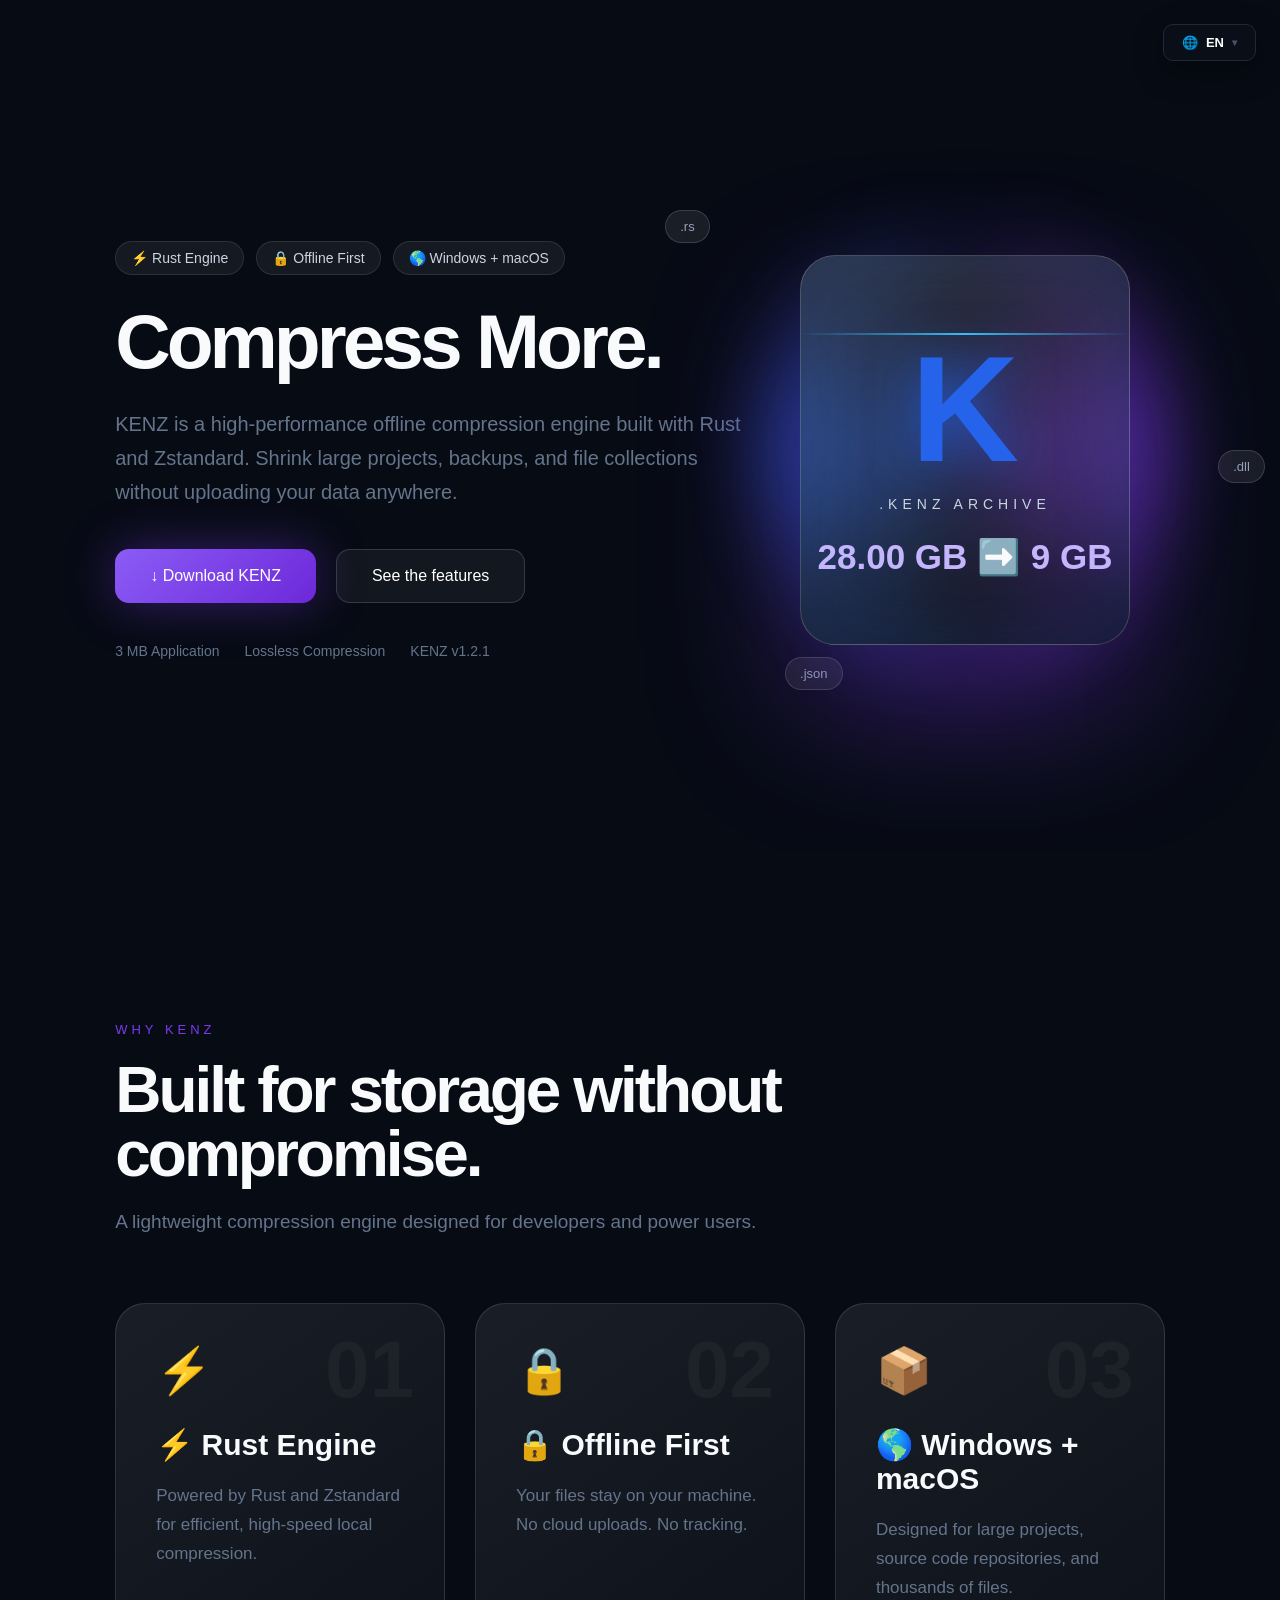
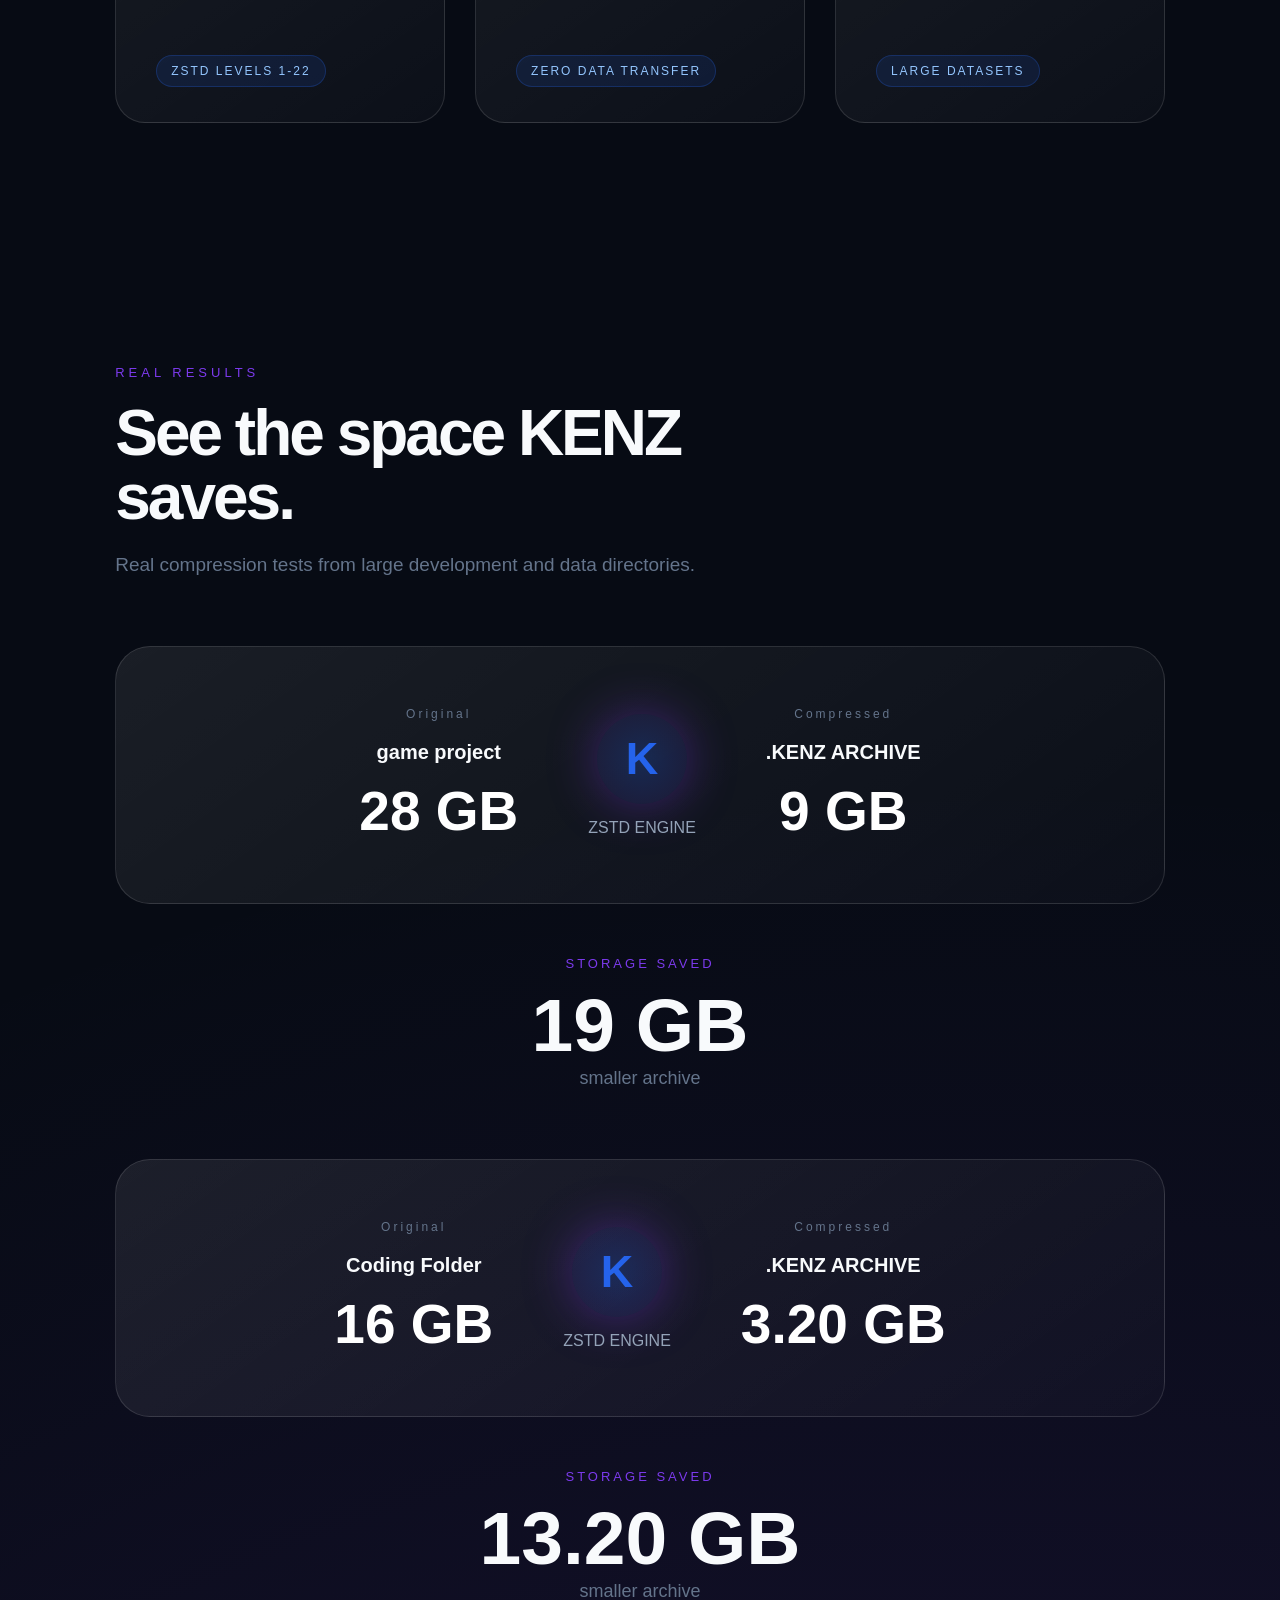
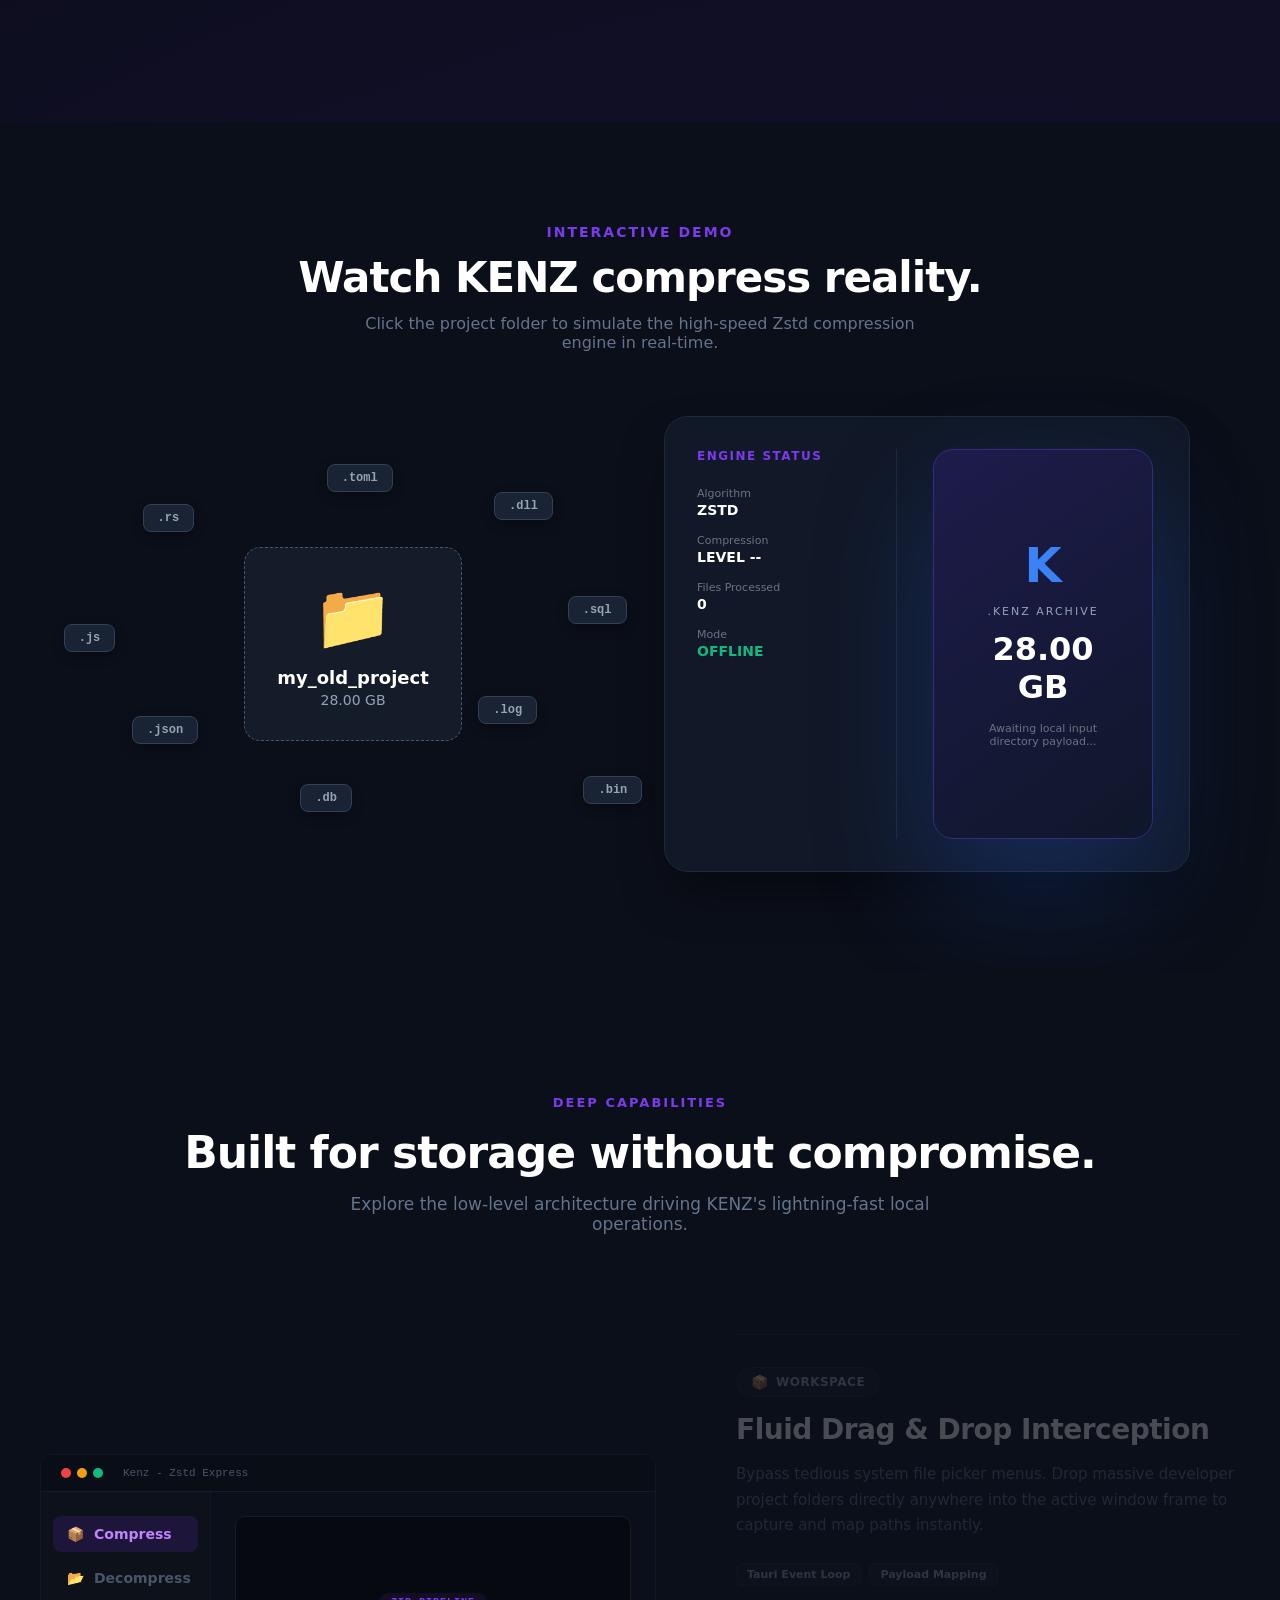
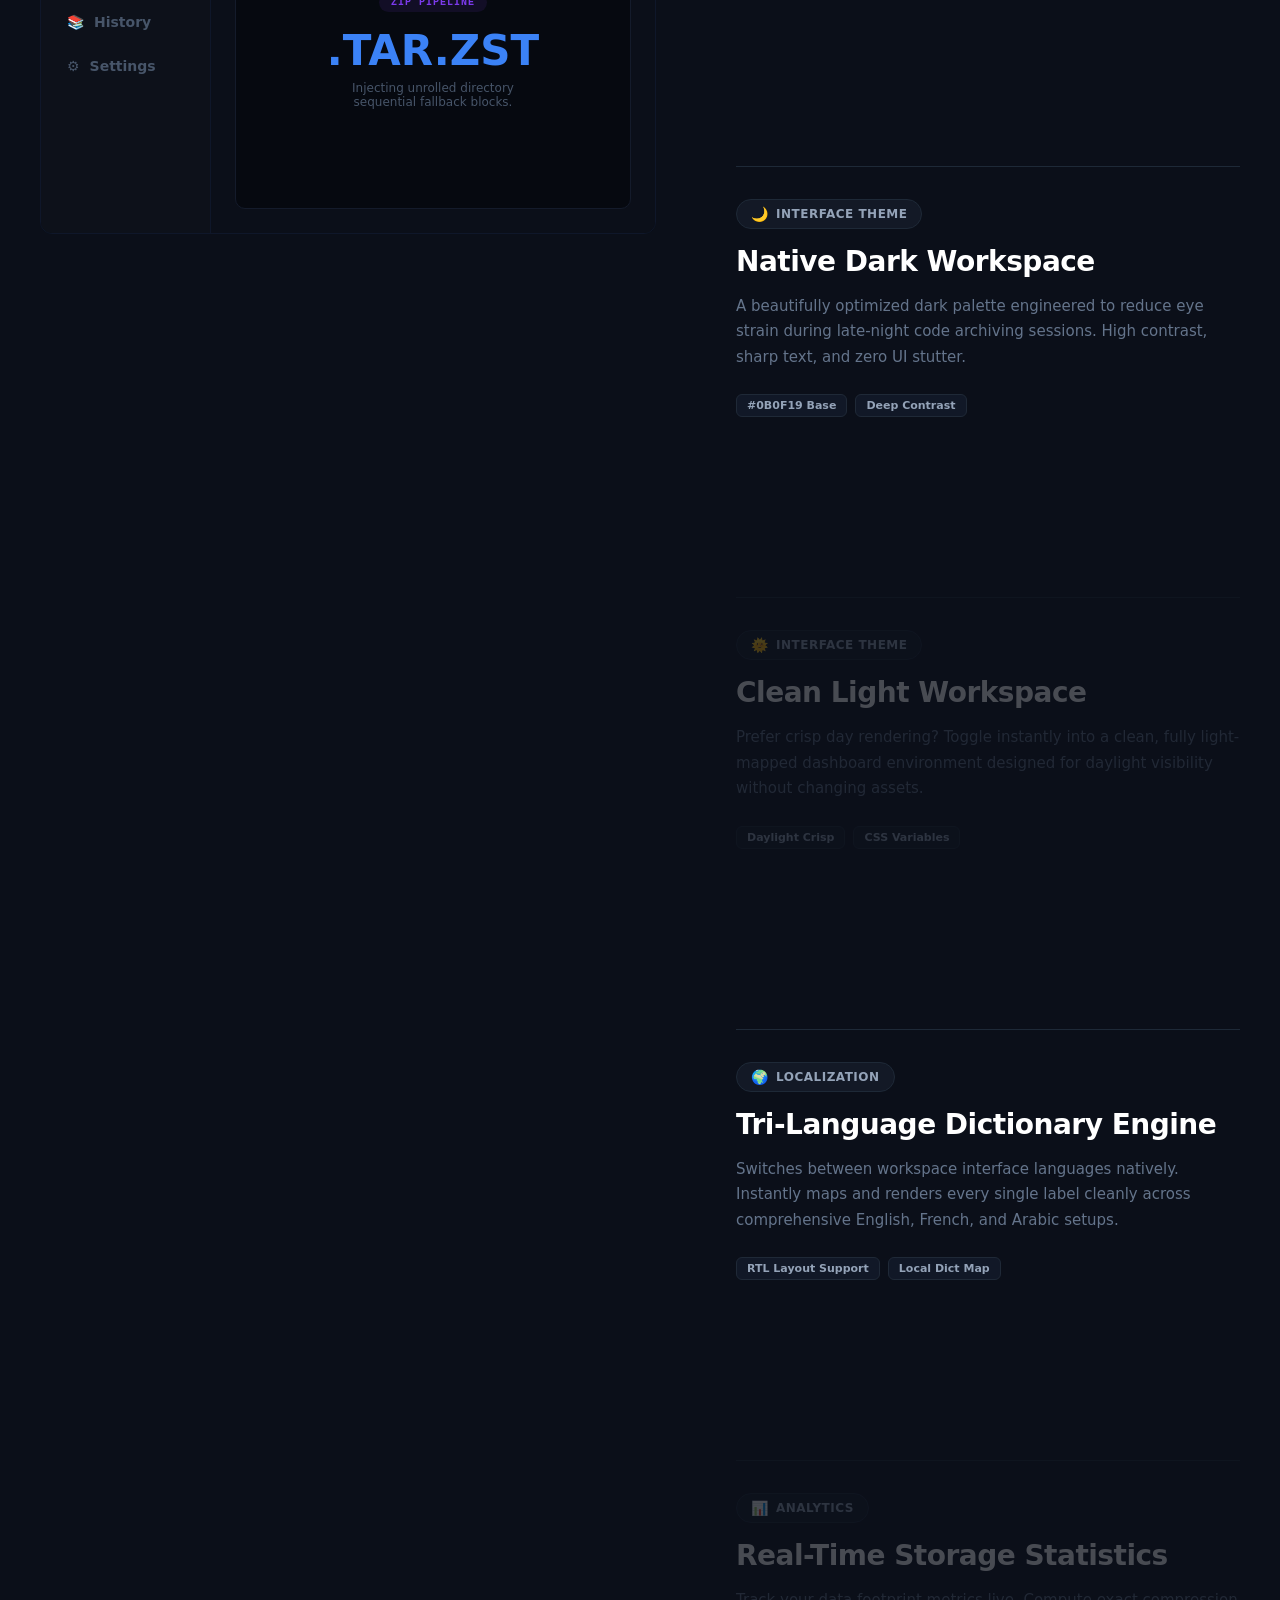
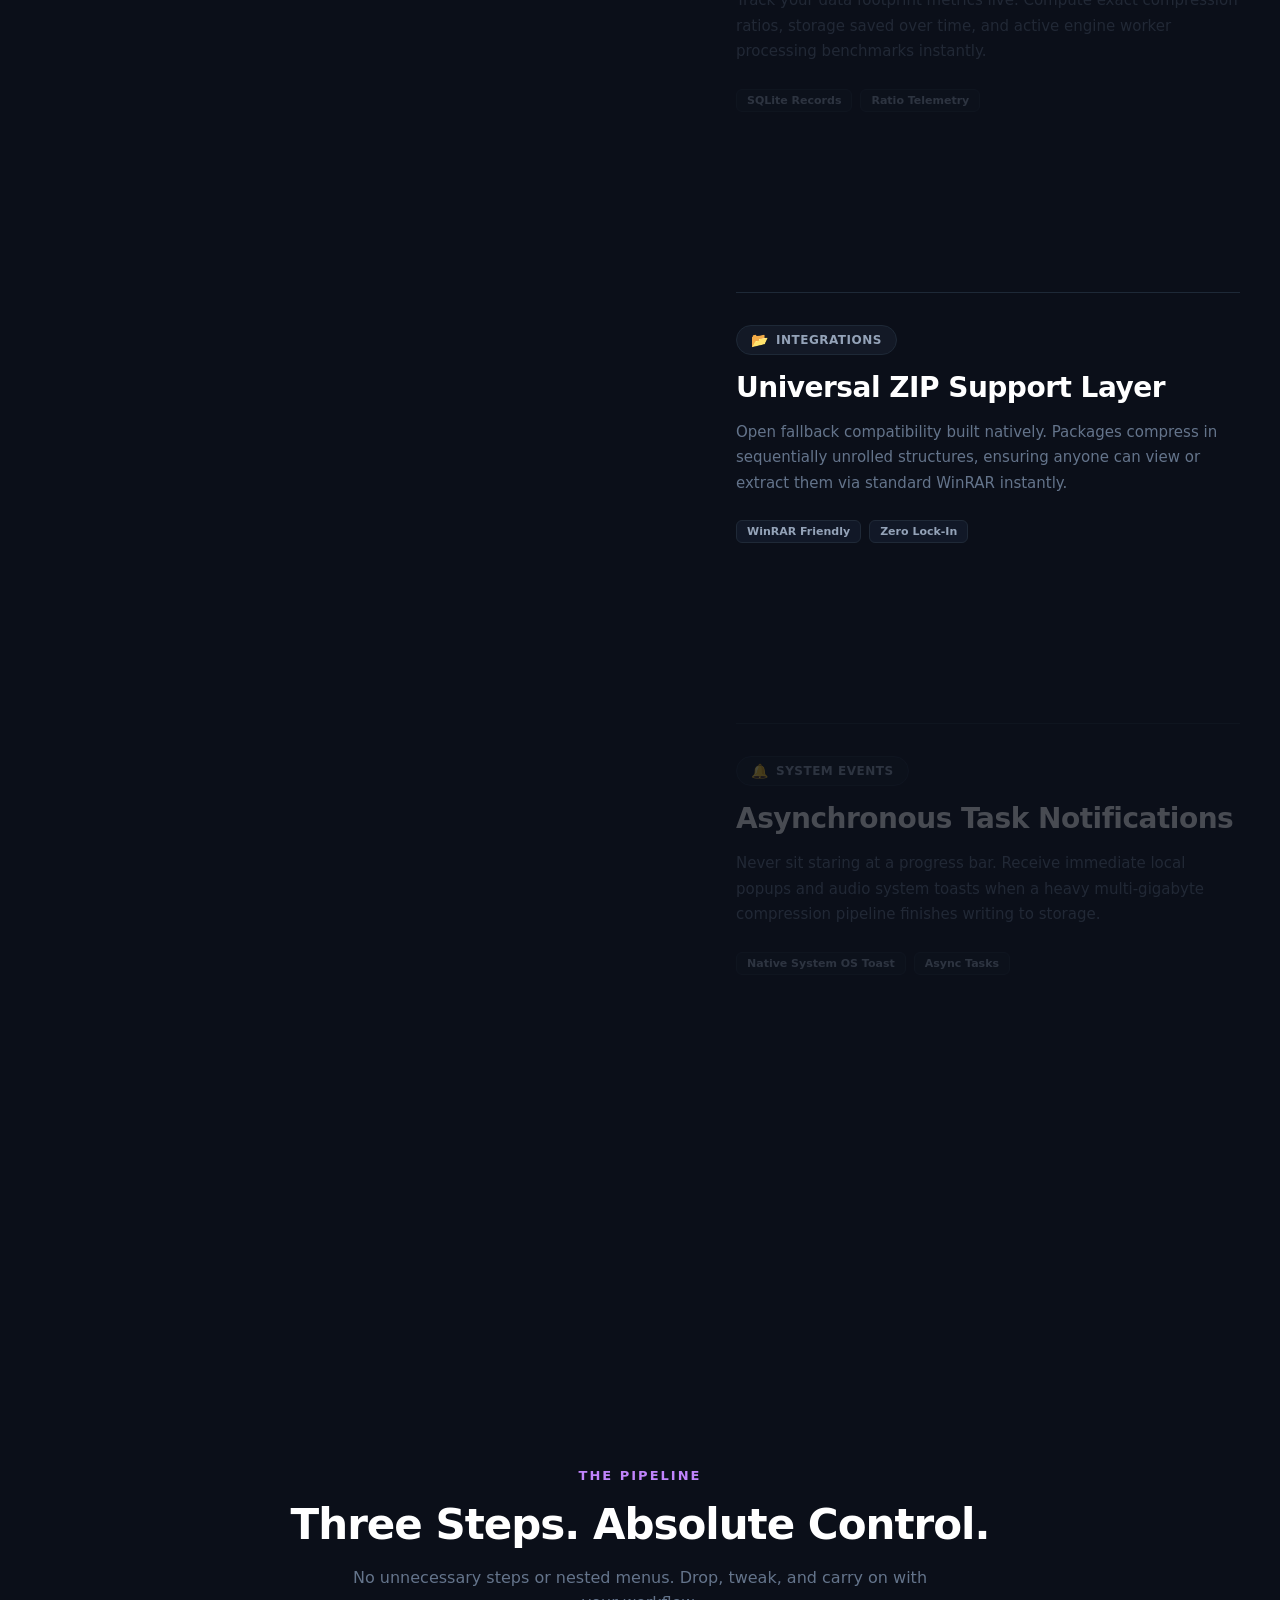
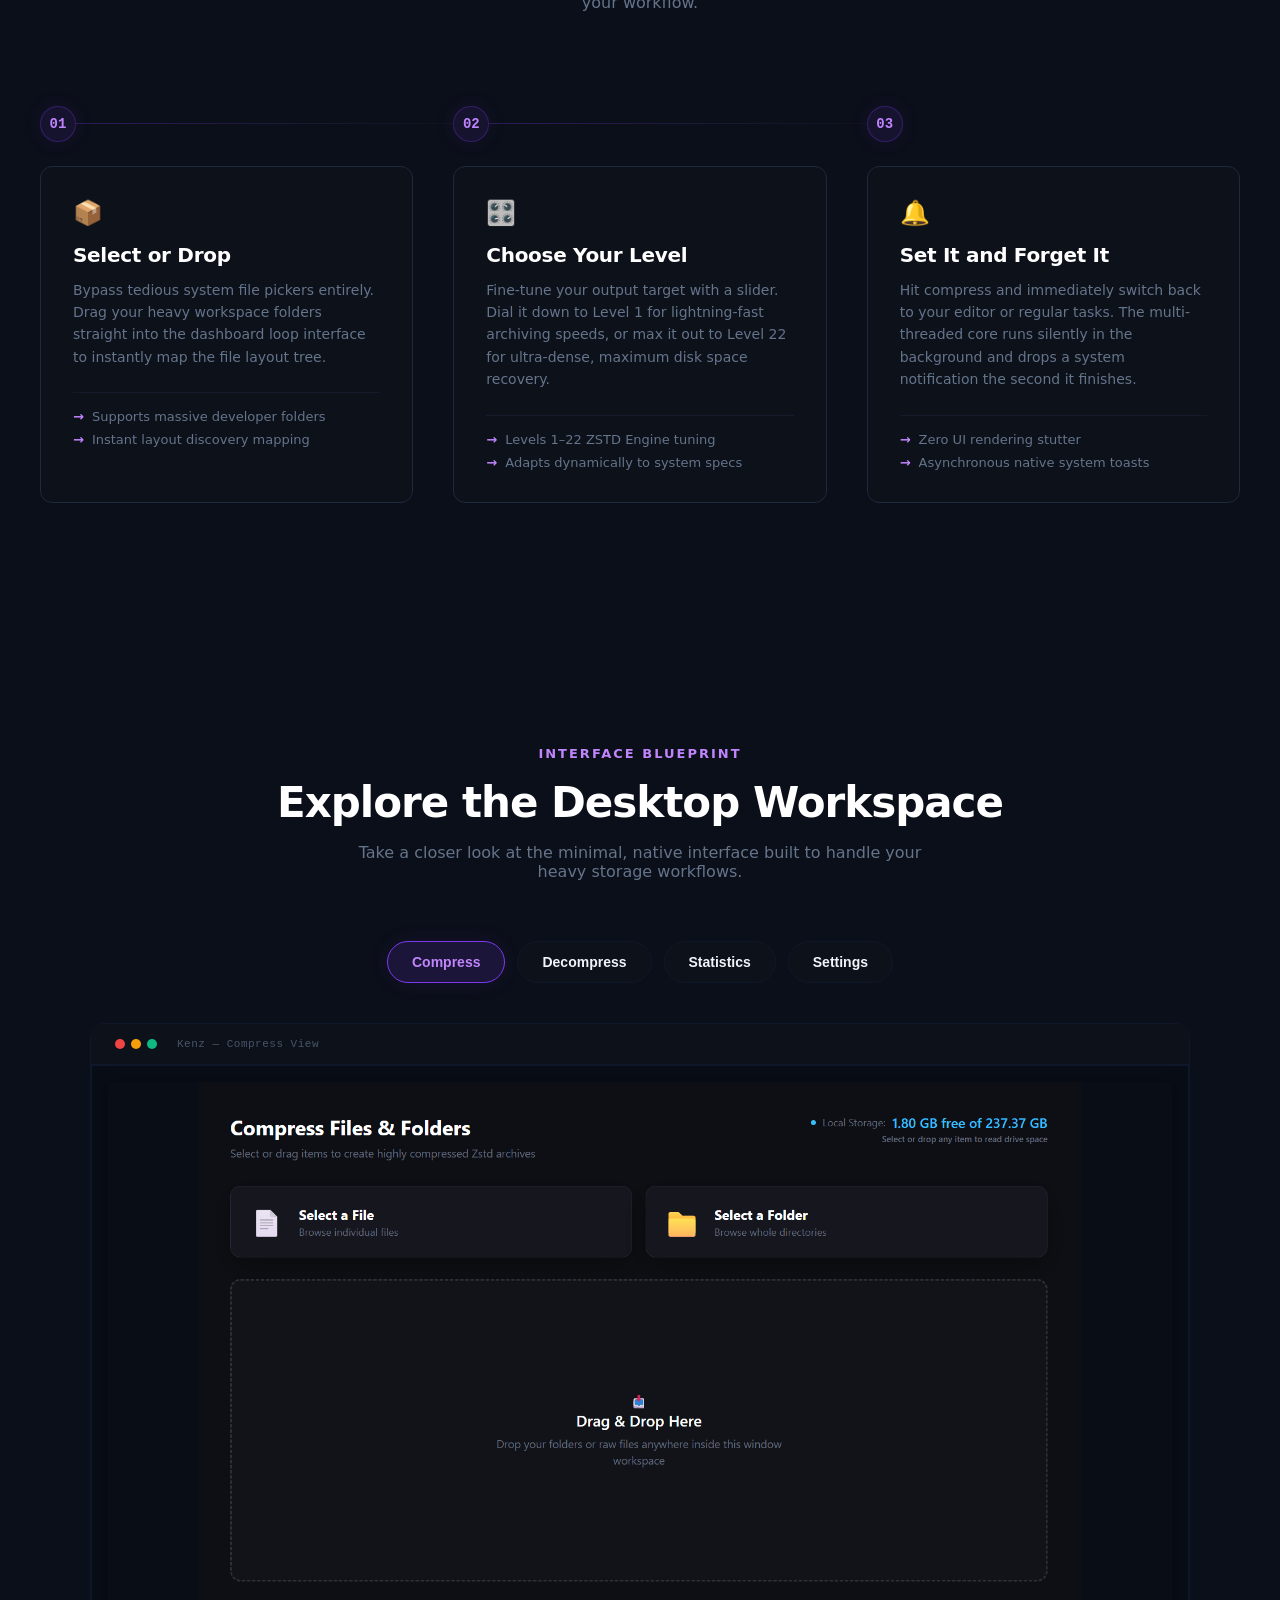
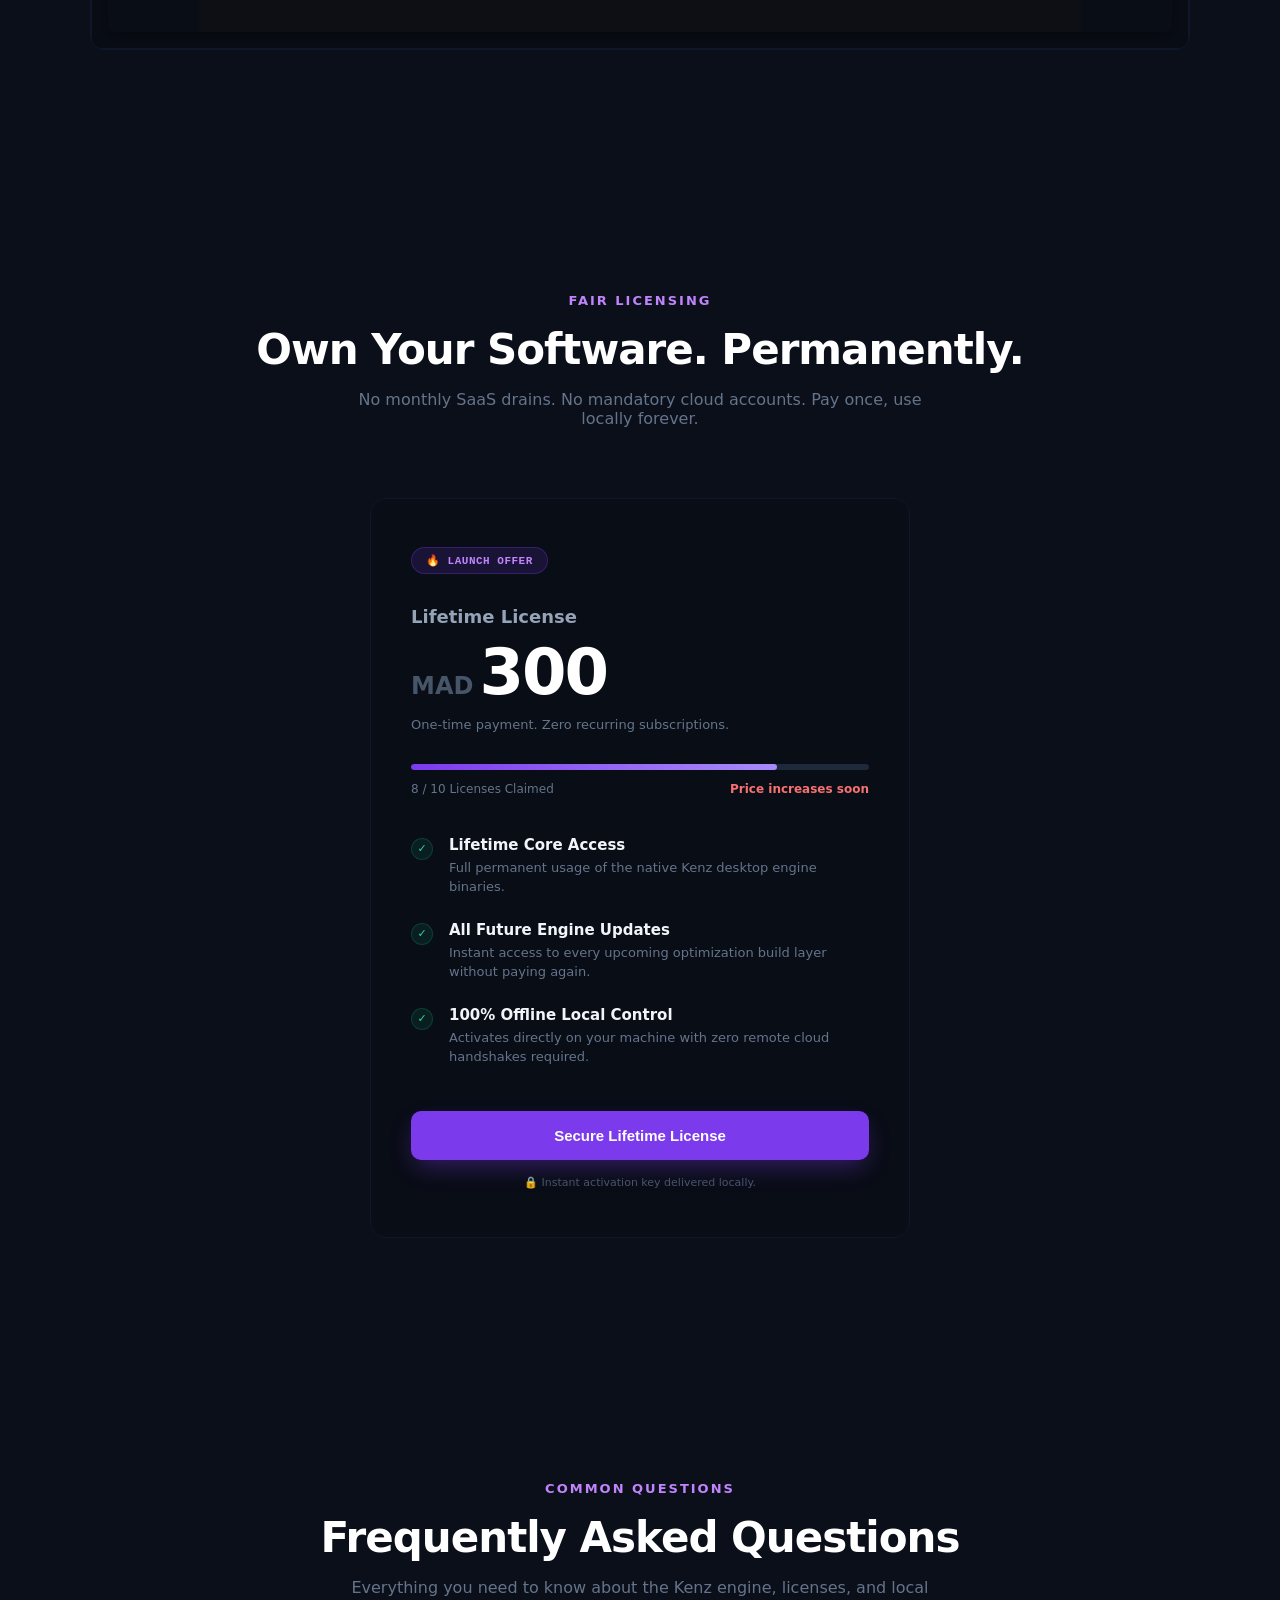
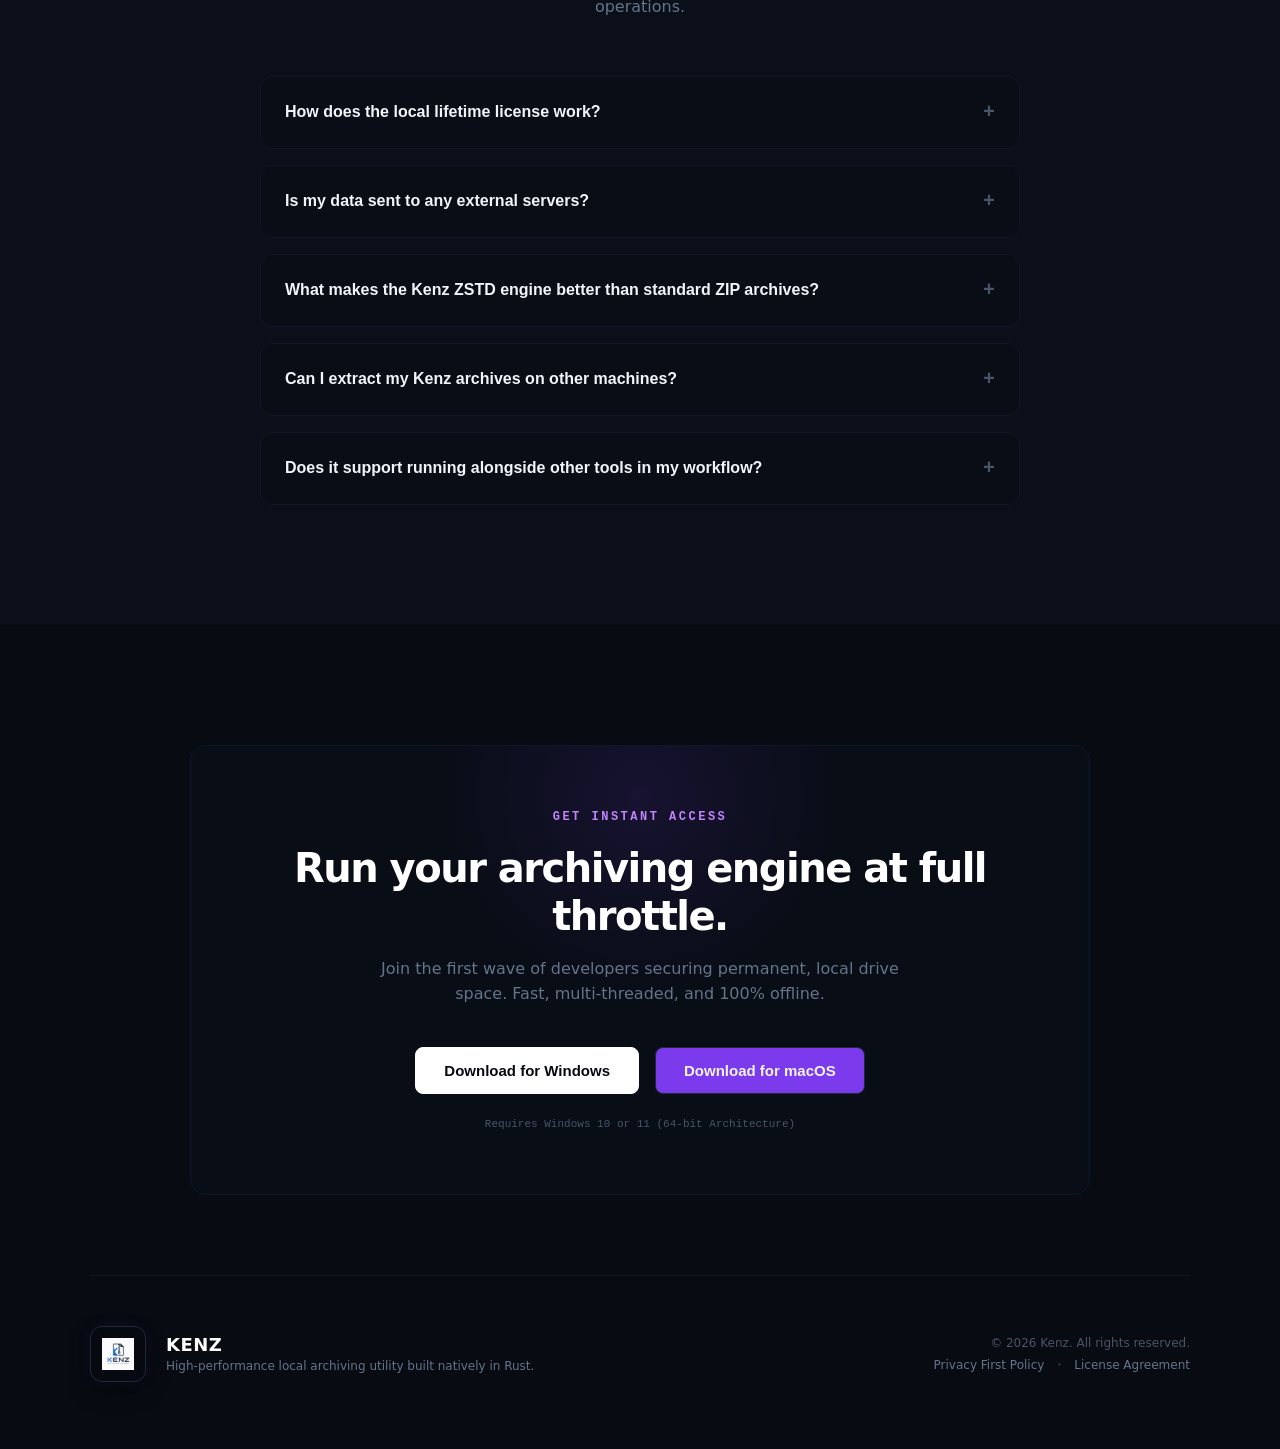
==== commit f2f0ce44: "Change privacy link to point to privacy.html Updated the privacy link to point to 'privacy.html'." ====
--- a/index.html
+++ b/index.html
@@ -1201,7 +1201,7 @@
             >© 2026 Kenz. All rights reserved.</span
           >
           <div class="footer-policy-nav">
-            <a href="#privacy" data-i18n="websitePolicy"
+            <a href="privacy.html" data-i18n="websitePolicy"
               >Privacy First Policy</a
             >
             <span class="nav-separator">•</span>
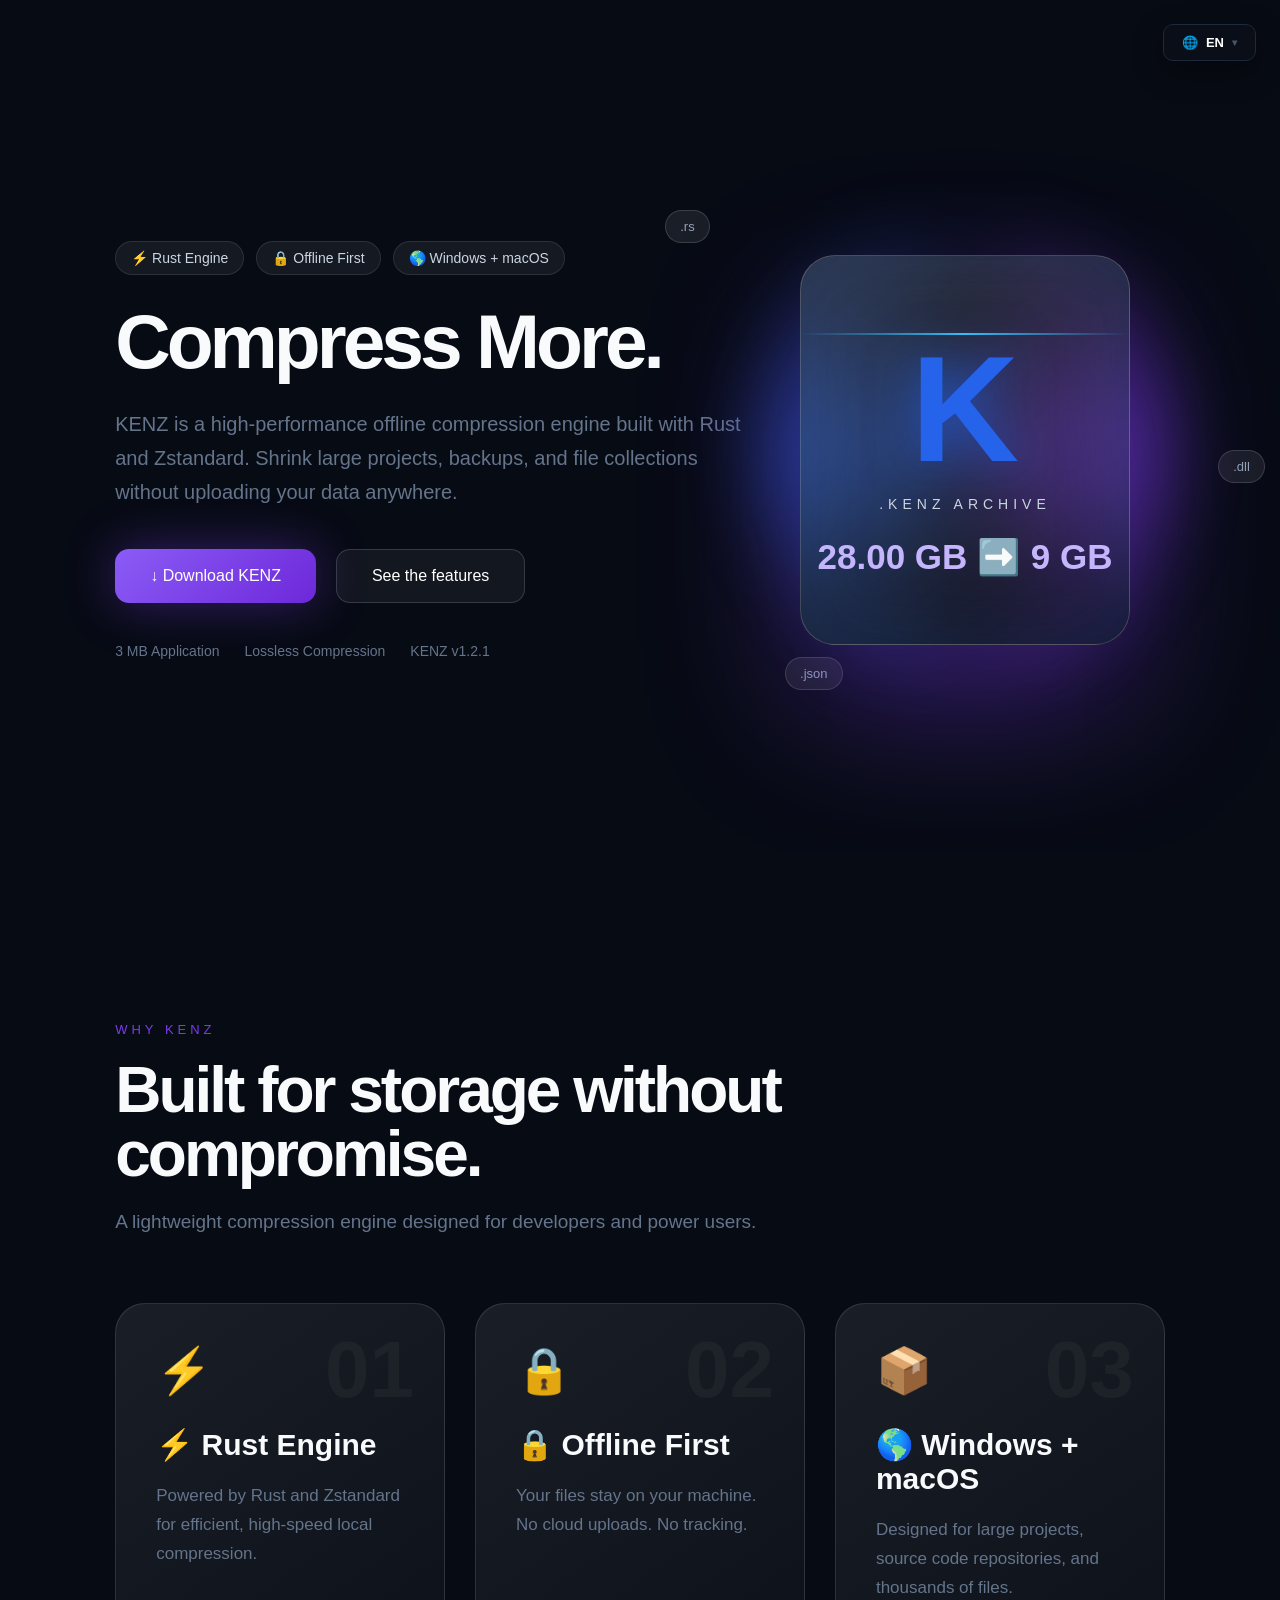
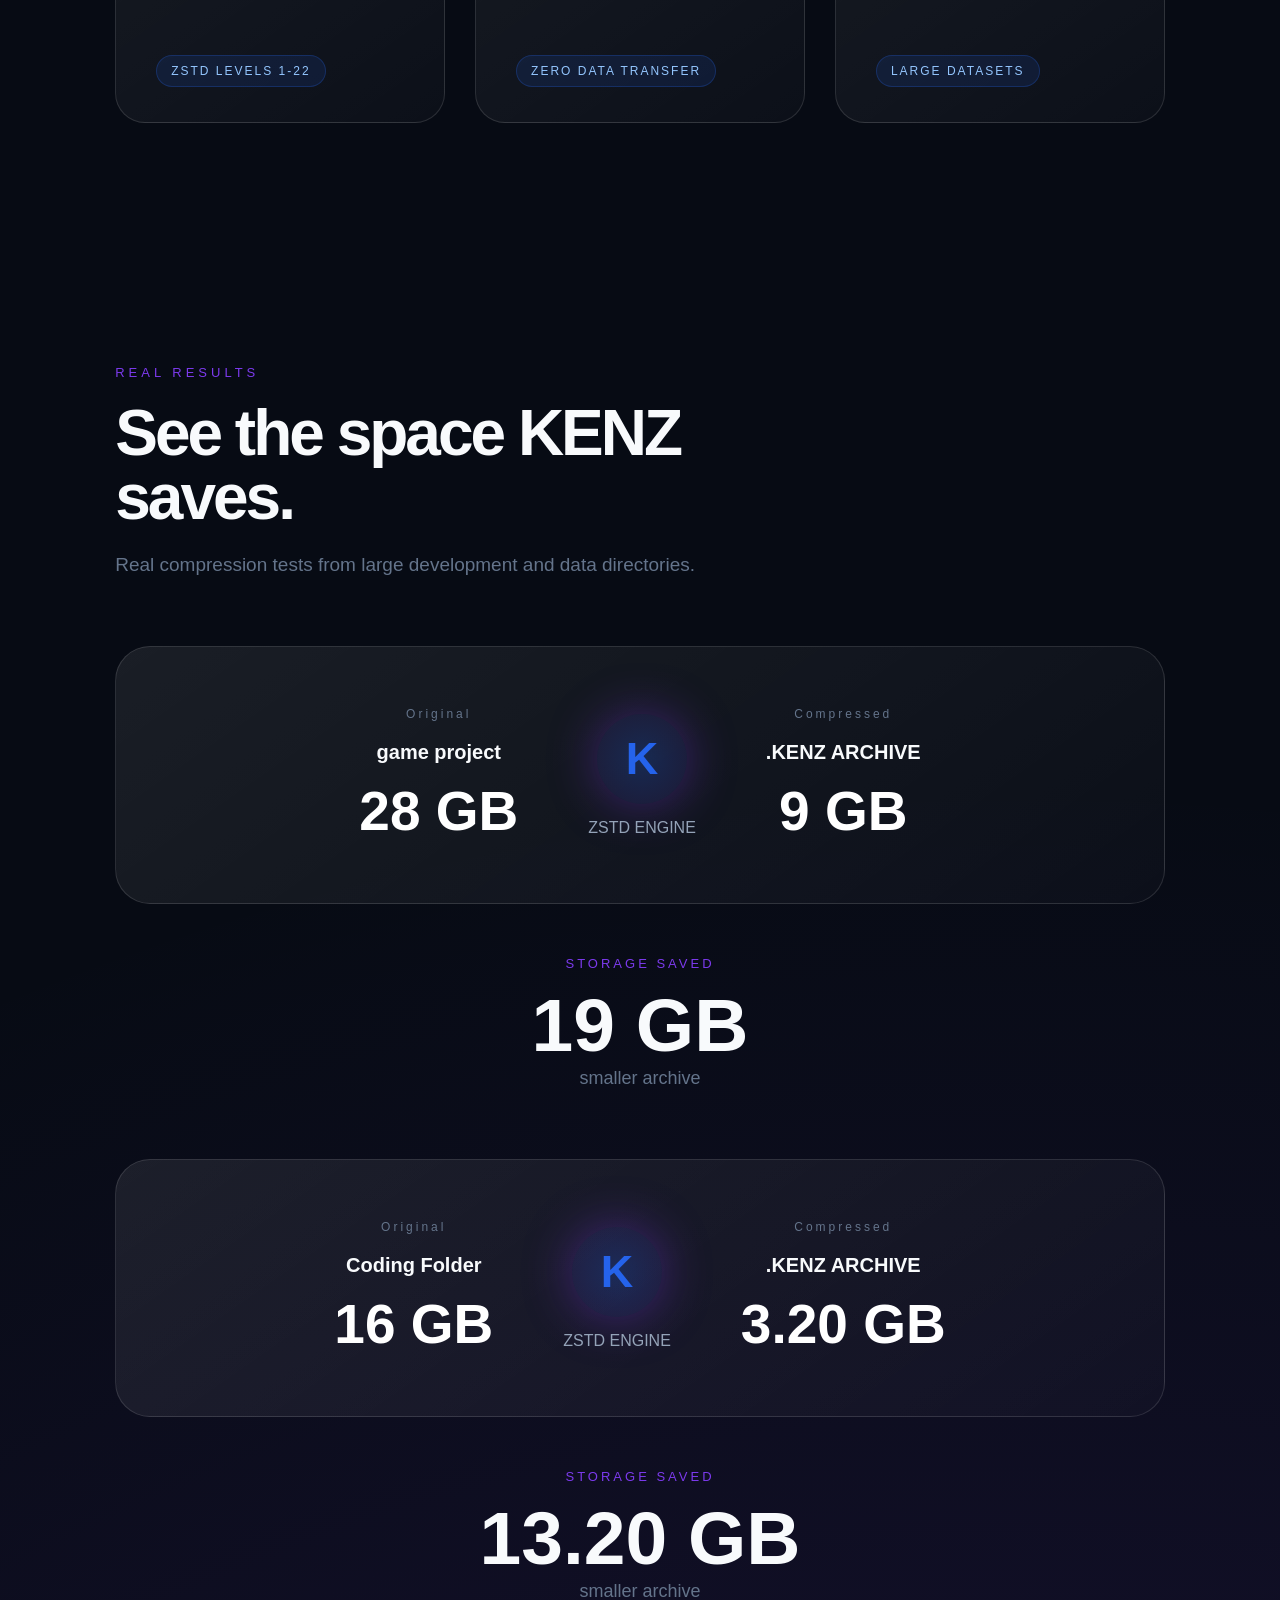
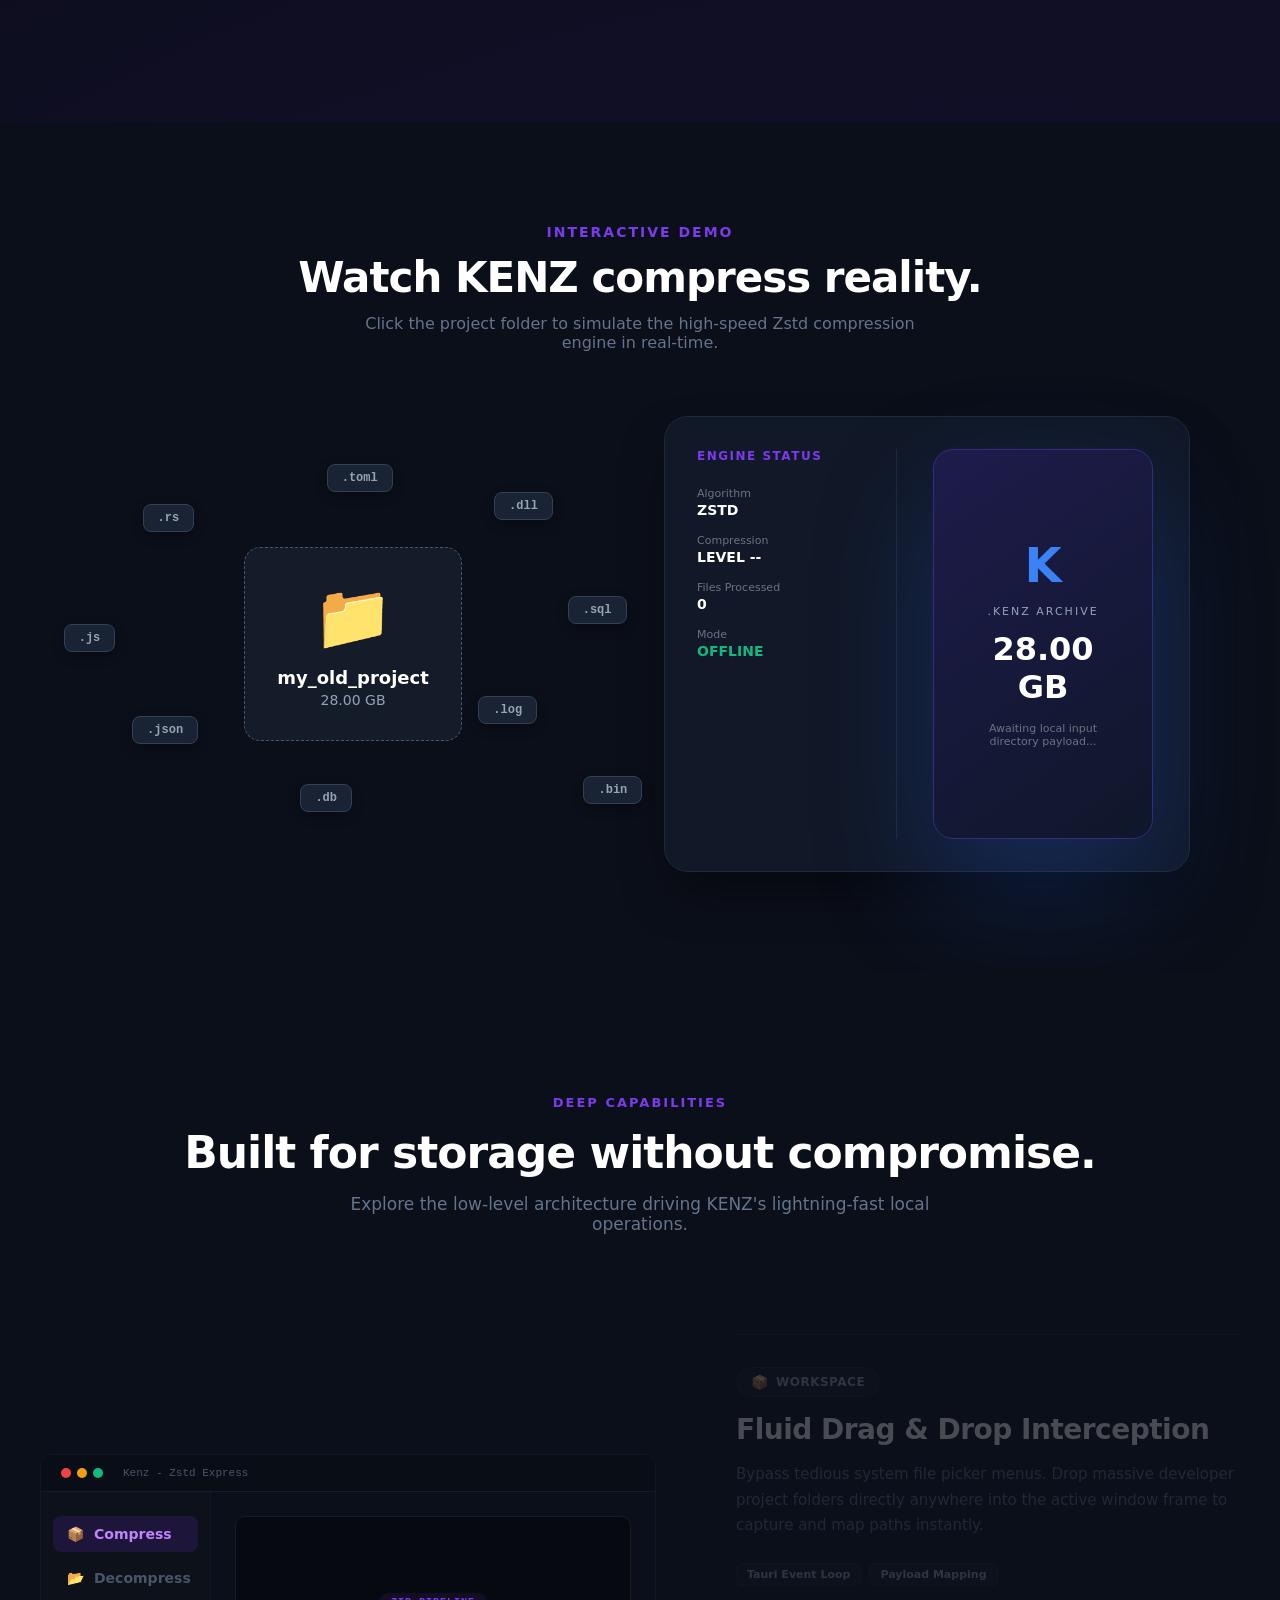
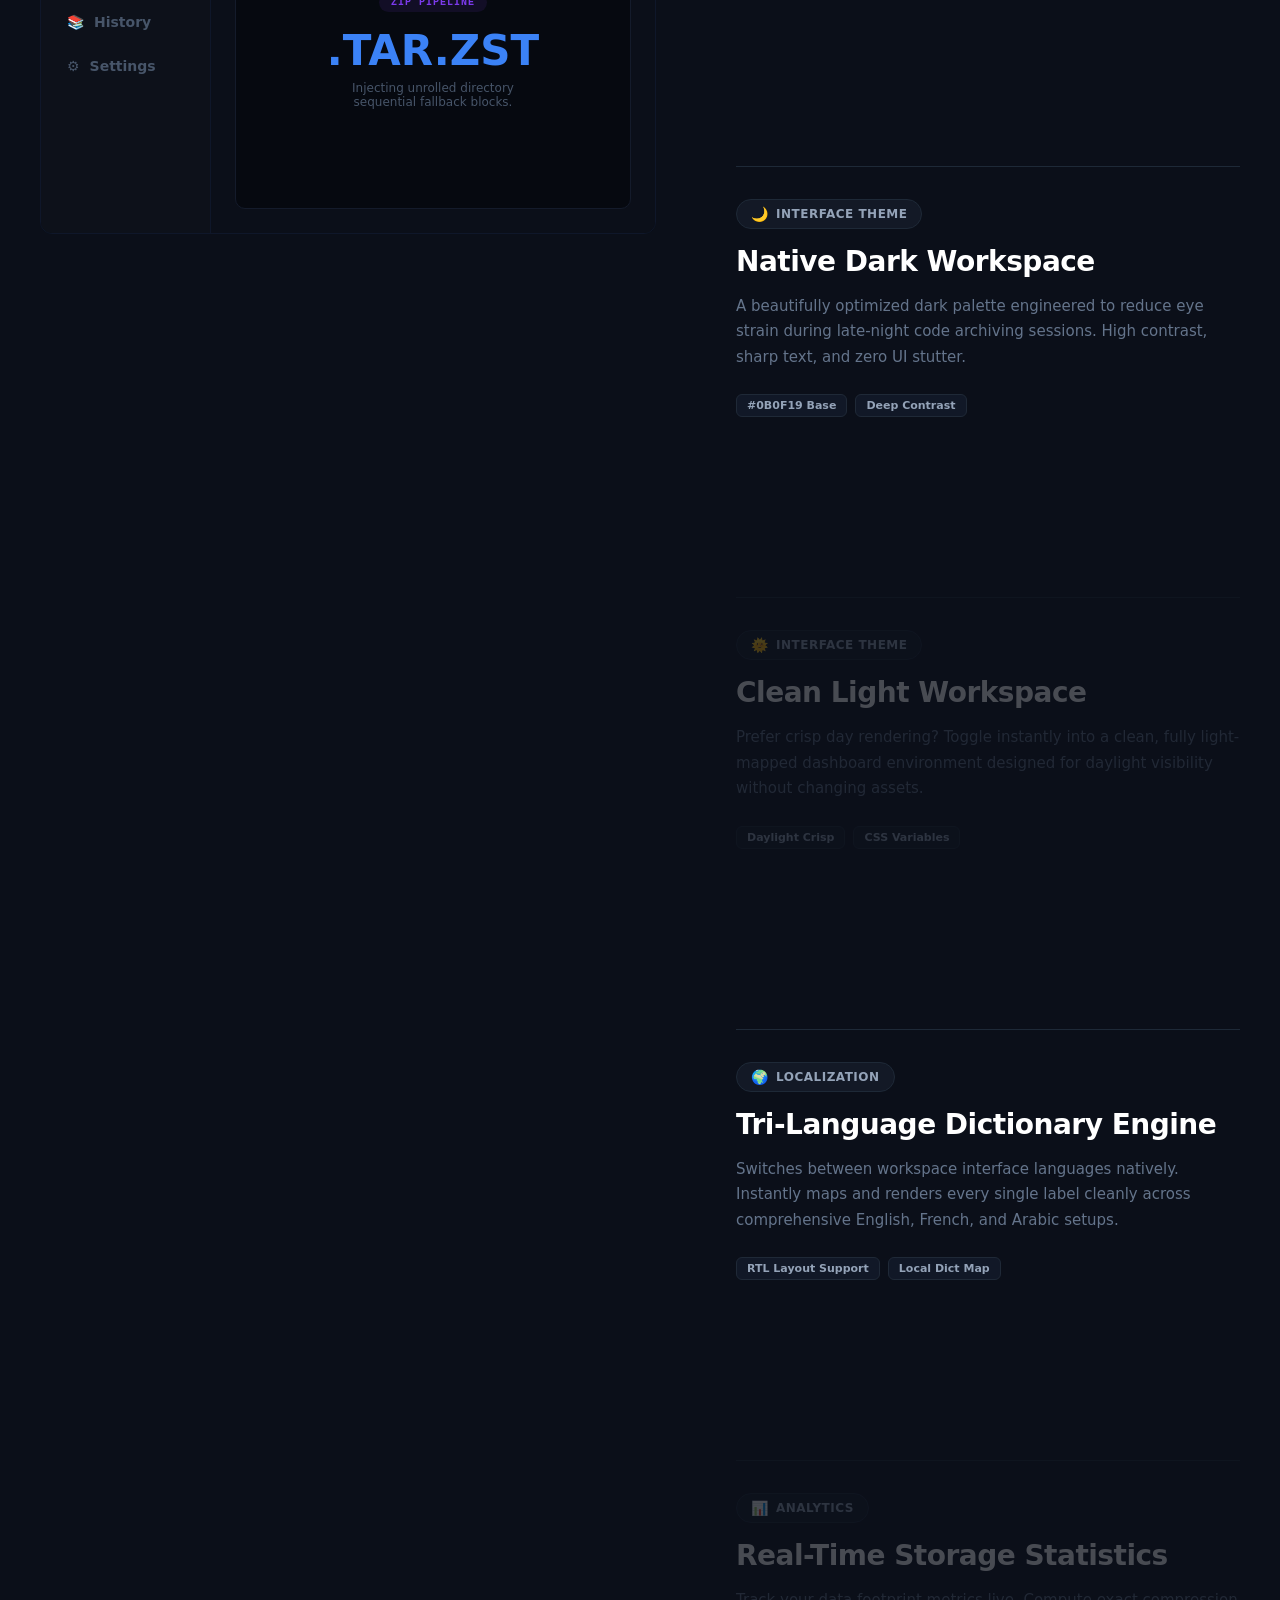
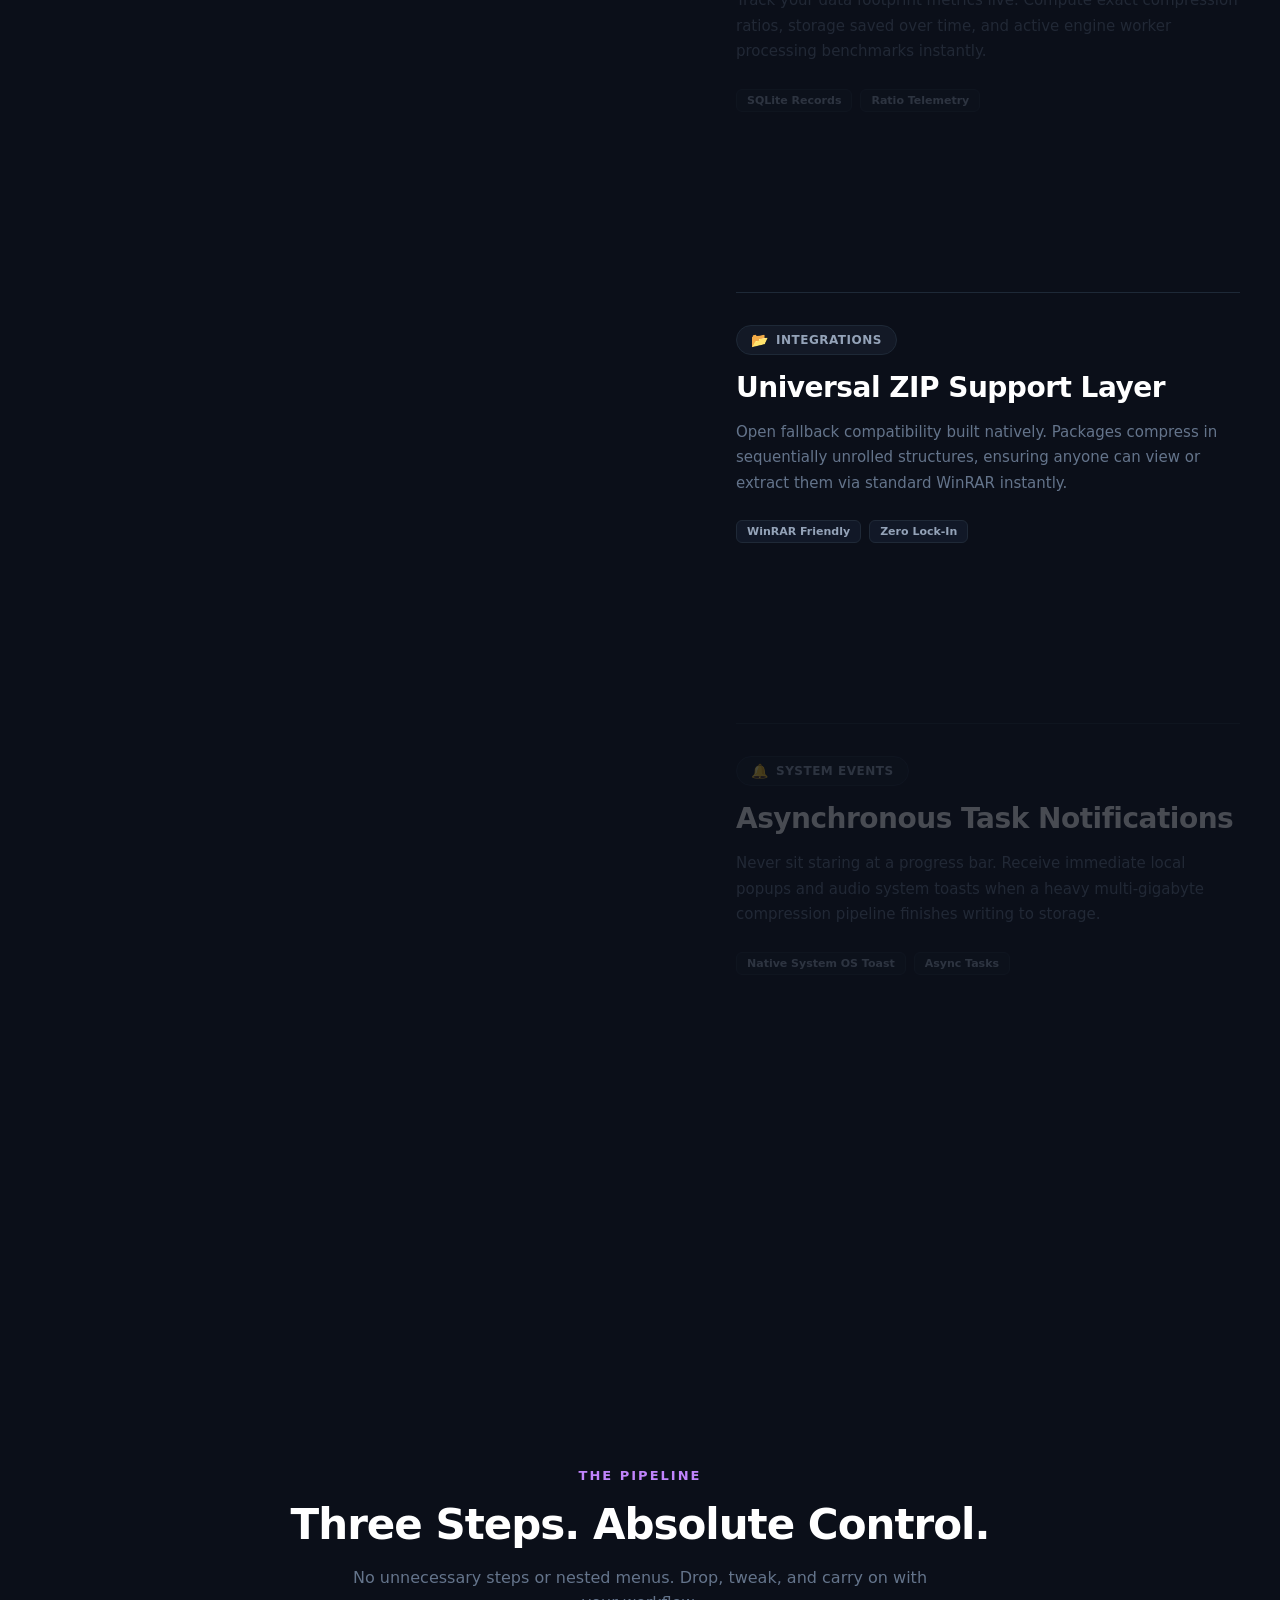
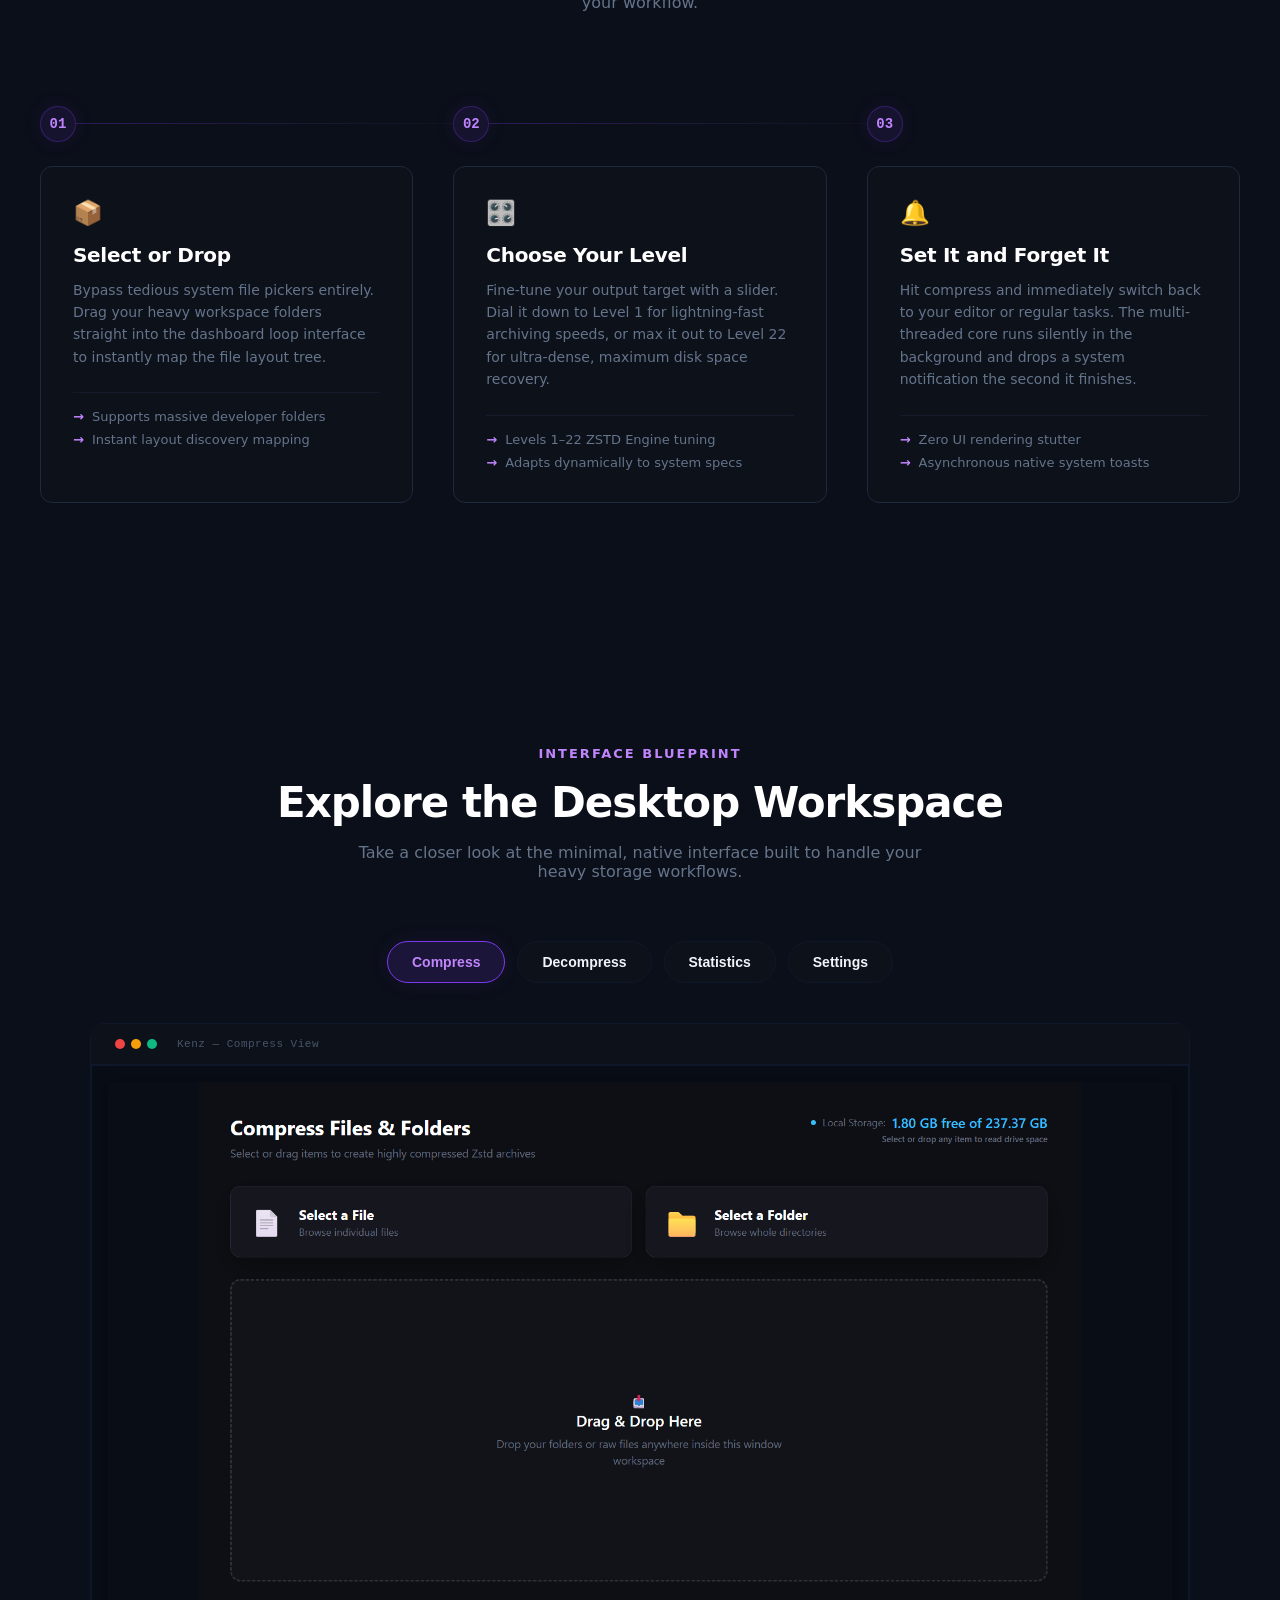
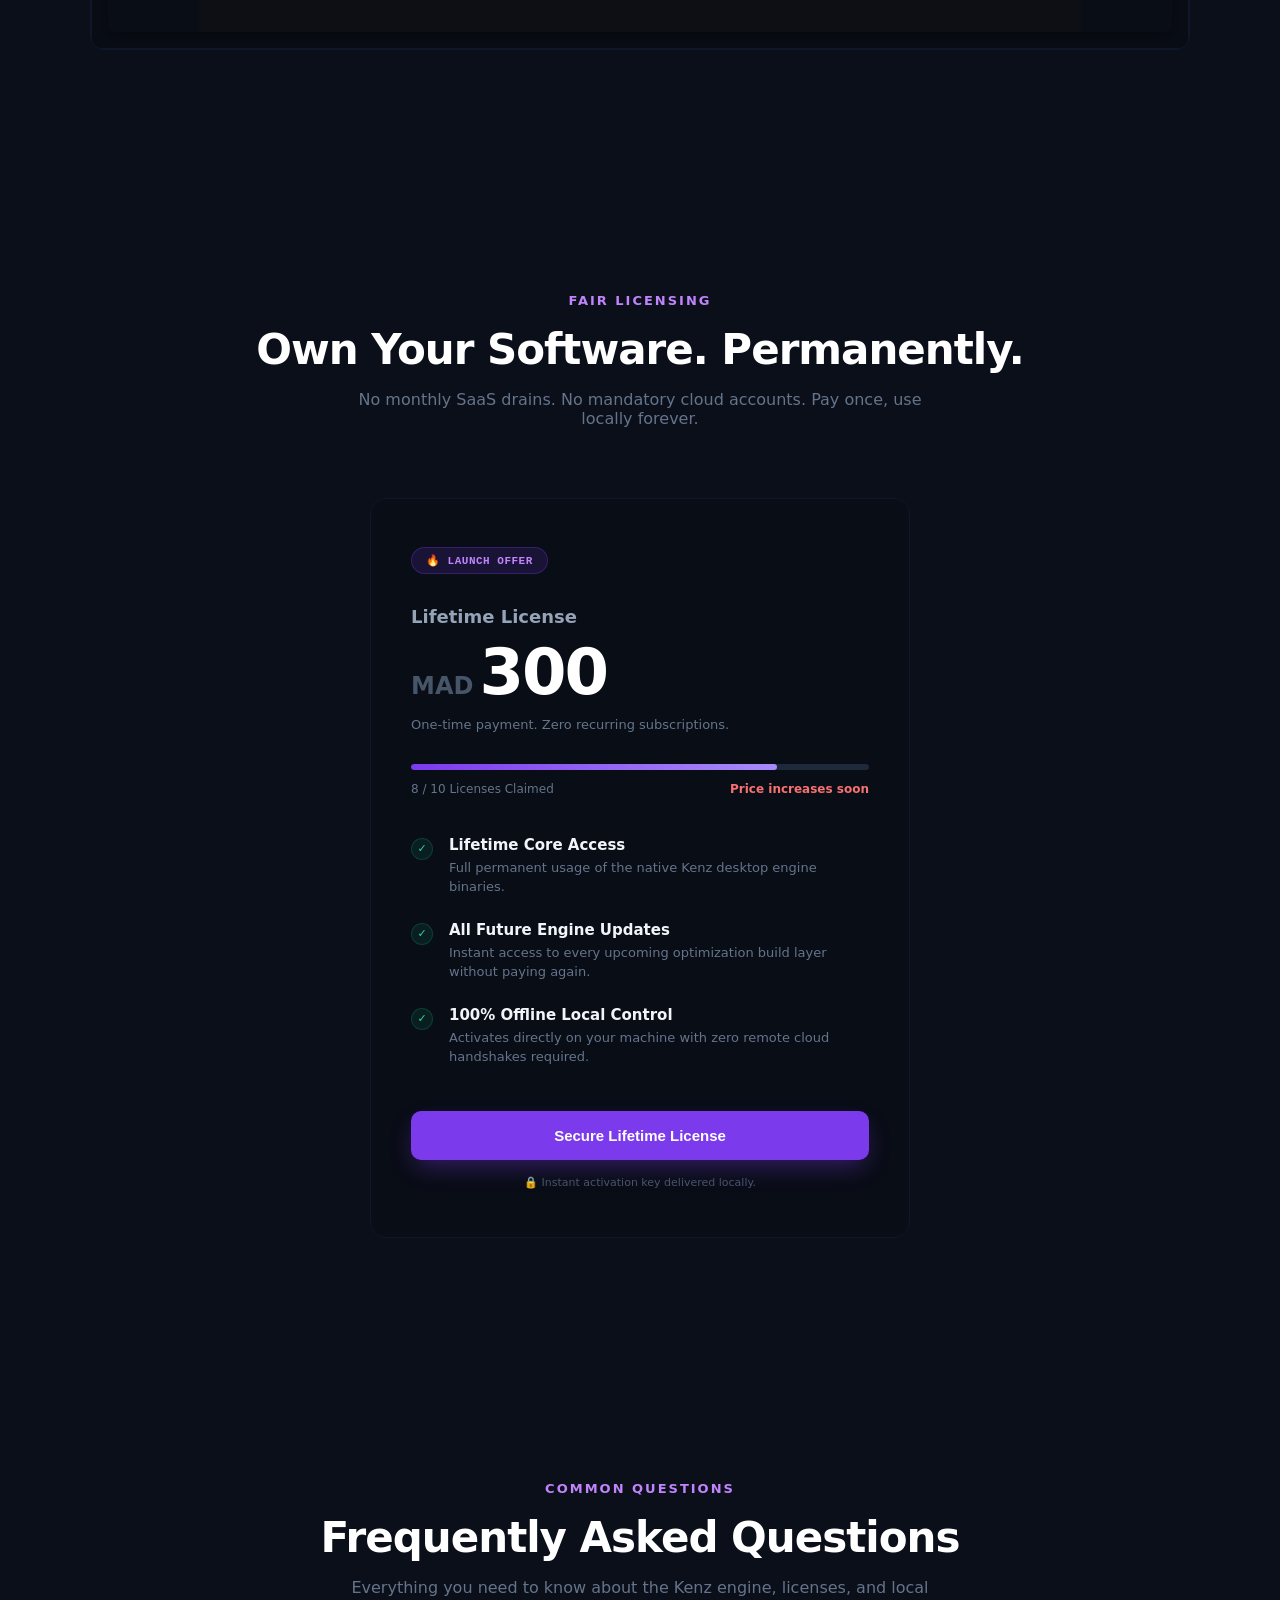
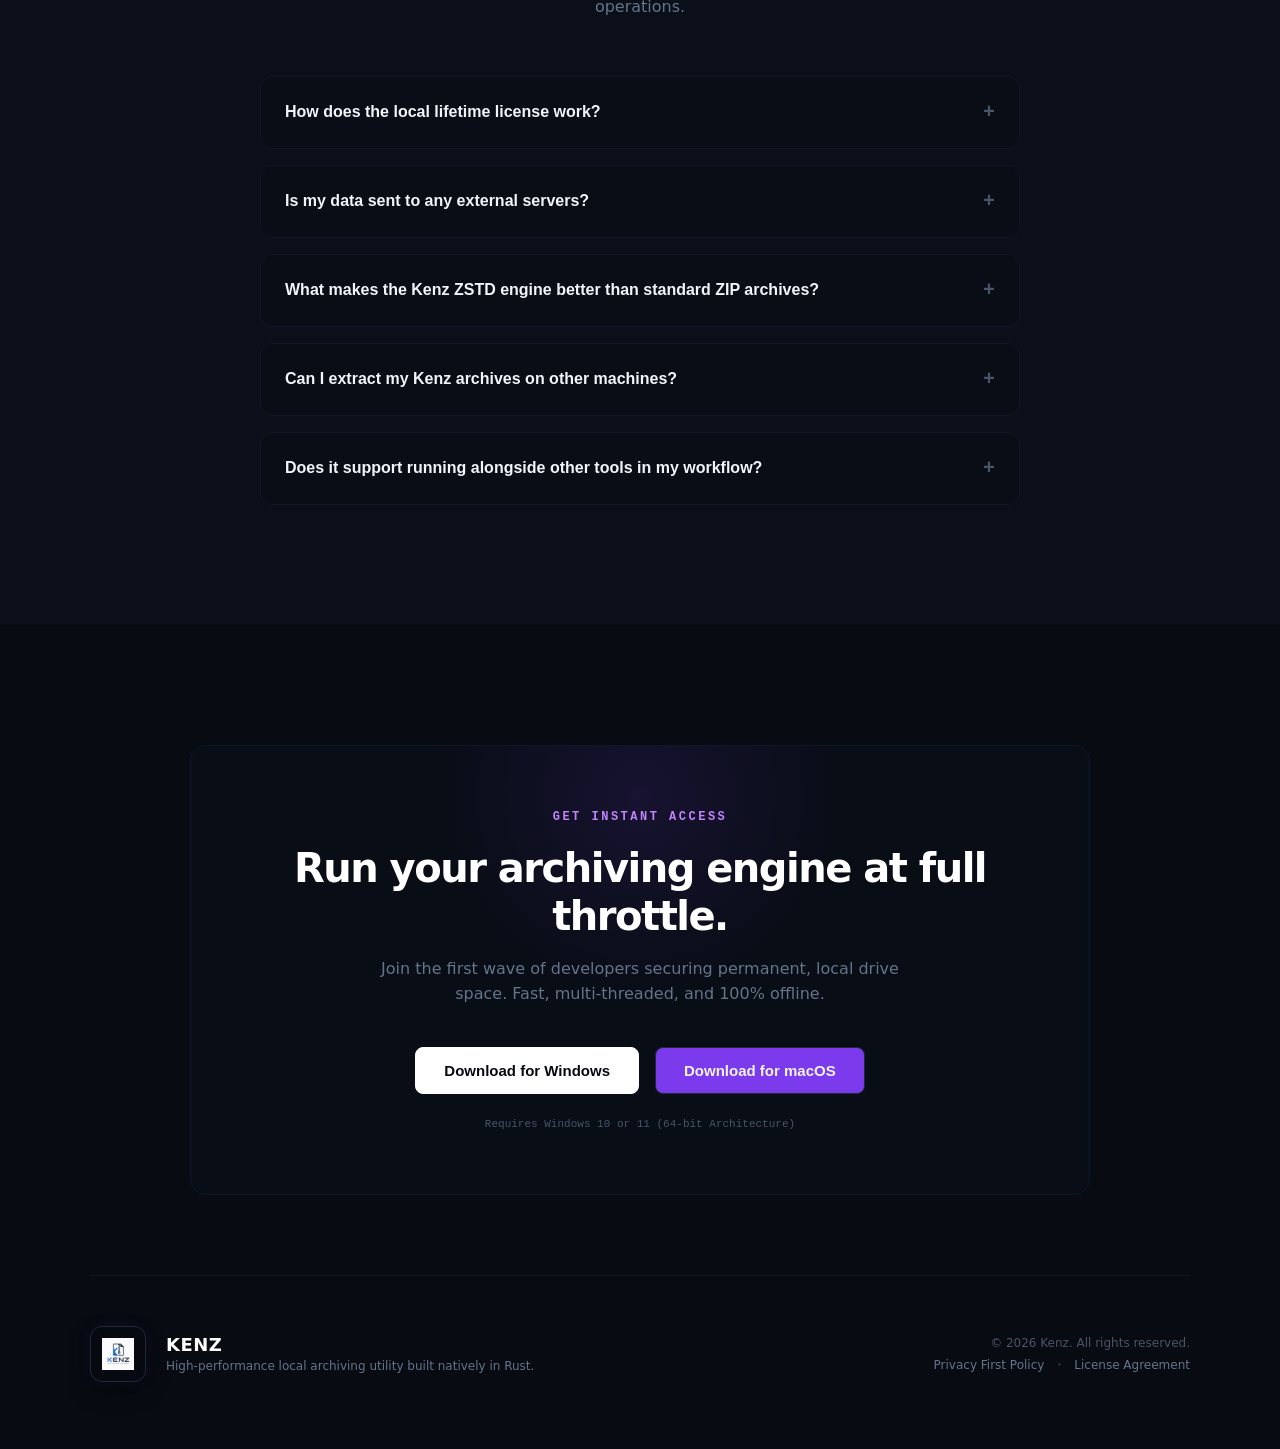
==== commit 7f0a991a: "Add Google site verification meta tag" ====
--- a/index.html
+++ b/index.html
@@ -6,6 +6,7 @@
     <!-- ================================================= -->
 
     <meta charset="UTF-8" />
+    <meta name="google-site-verification" content="gnwk7N3zz20Z273Trrlex-aK7KcAvQwIRxdYIvJJBd4" />
     <meta name="viewport" content="width=device-width, initial-scale=1.0" />
     <title>Kenz - Compress More. Save Space.</title>
     <link rel="shortcut icon" href="Items/64x64.png" type="image/x-icon" />
@@ -1205,7 +1206,7 @@
               >Privacy First Policy</a
             >
             <span class="nav-separator">•</span>
-            <a href="#terms" data-i18n="websiteLicense">License Agreement</a>
+            <a href="license.html" data-i18n="websiteLicense">License Agreement</a>
           </div>
         </div>
       </footer>
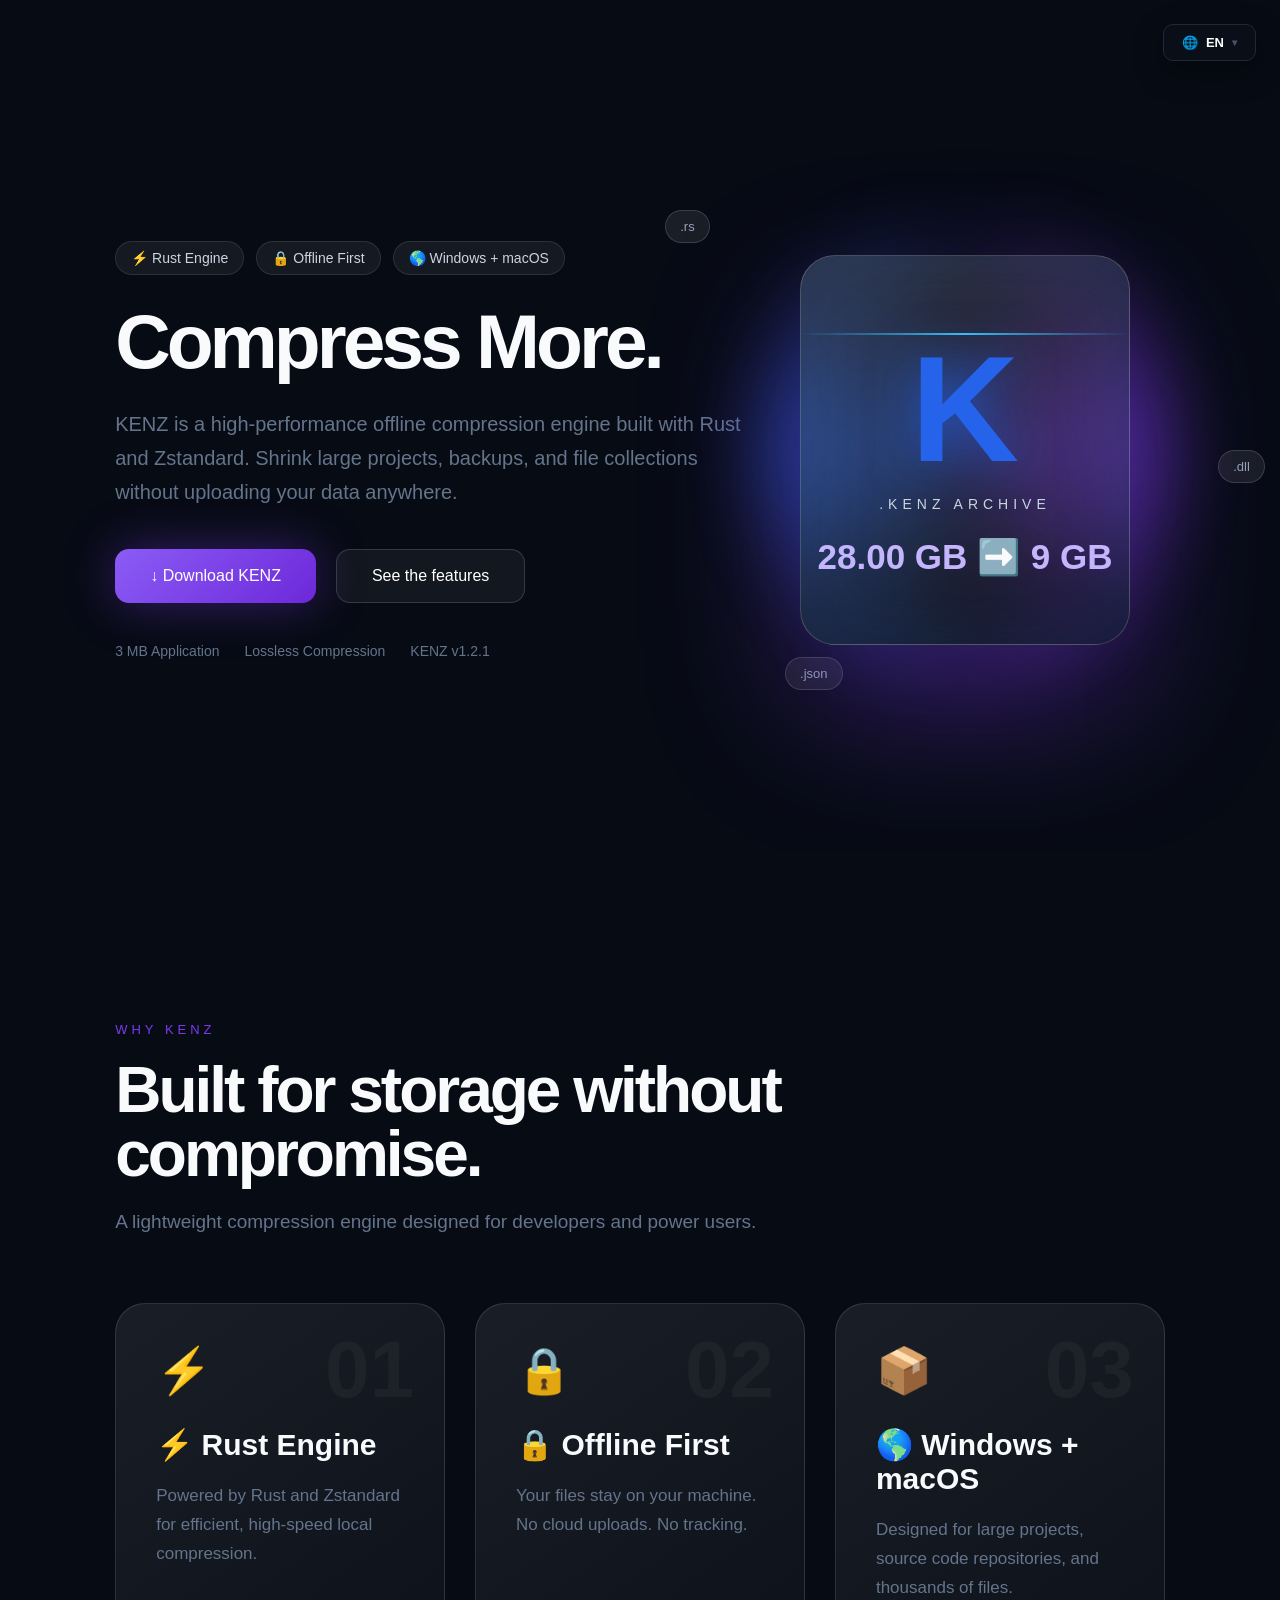
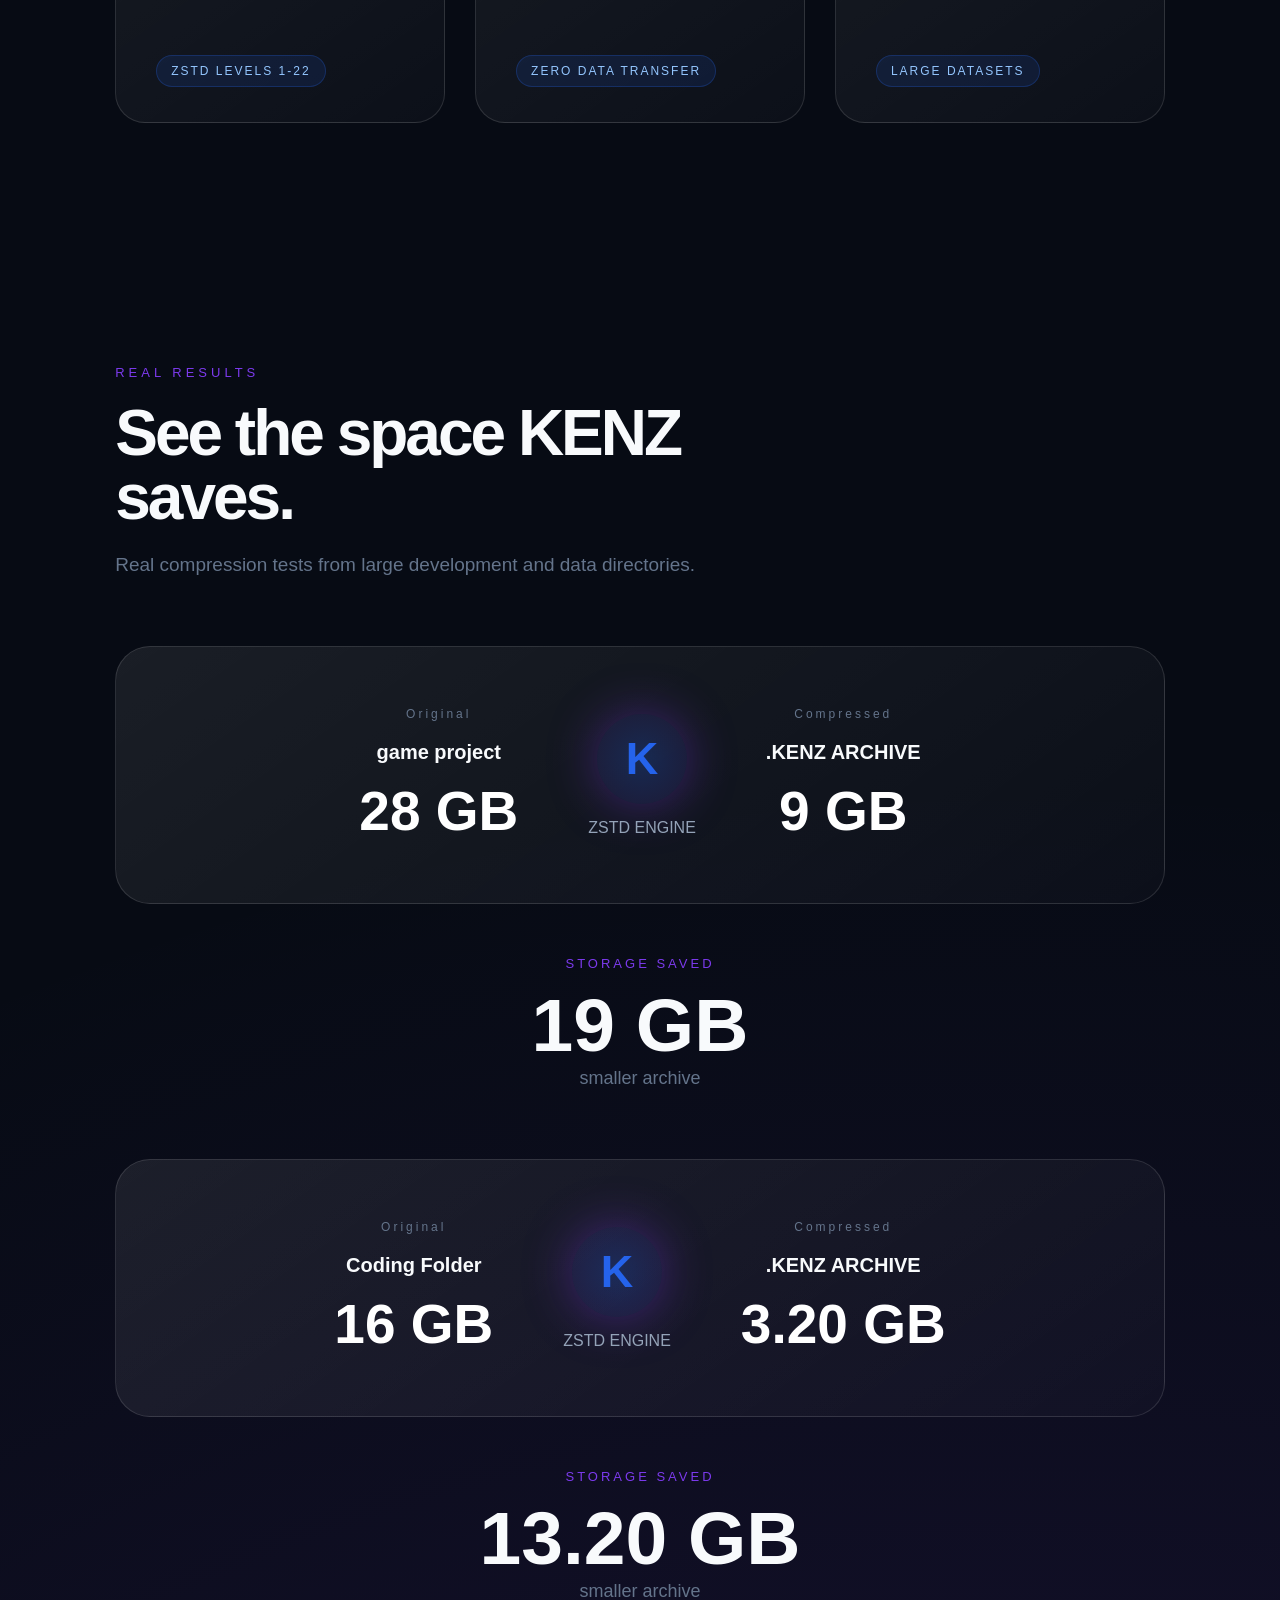
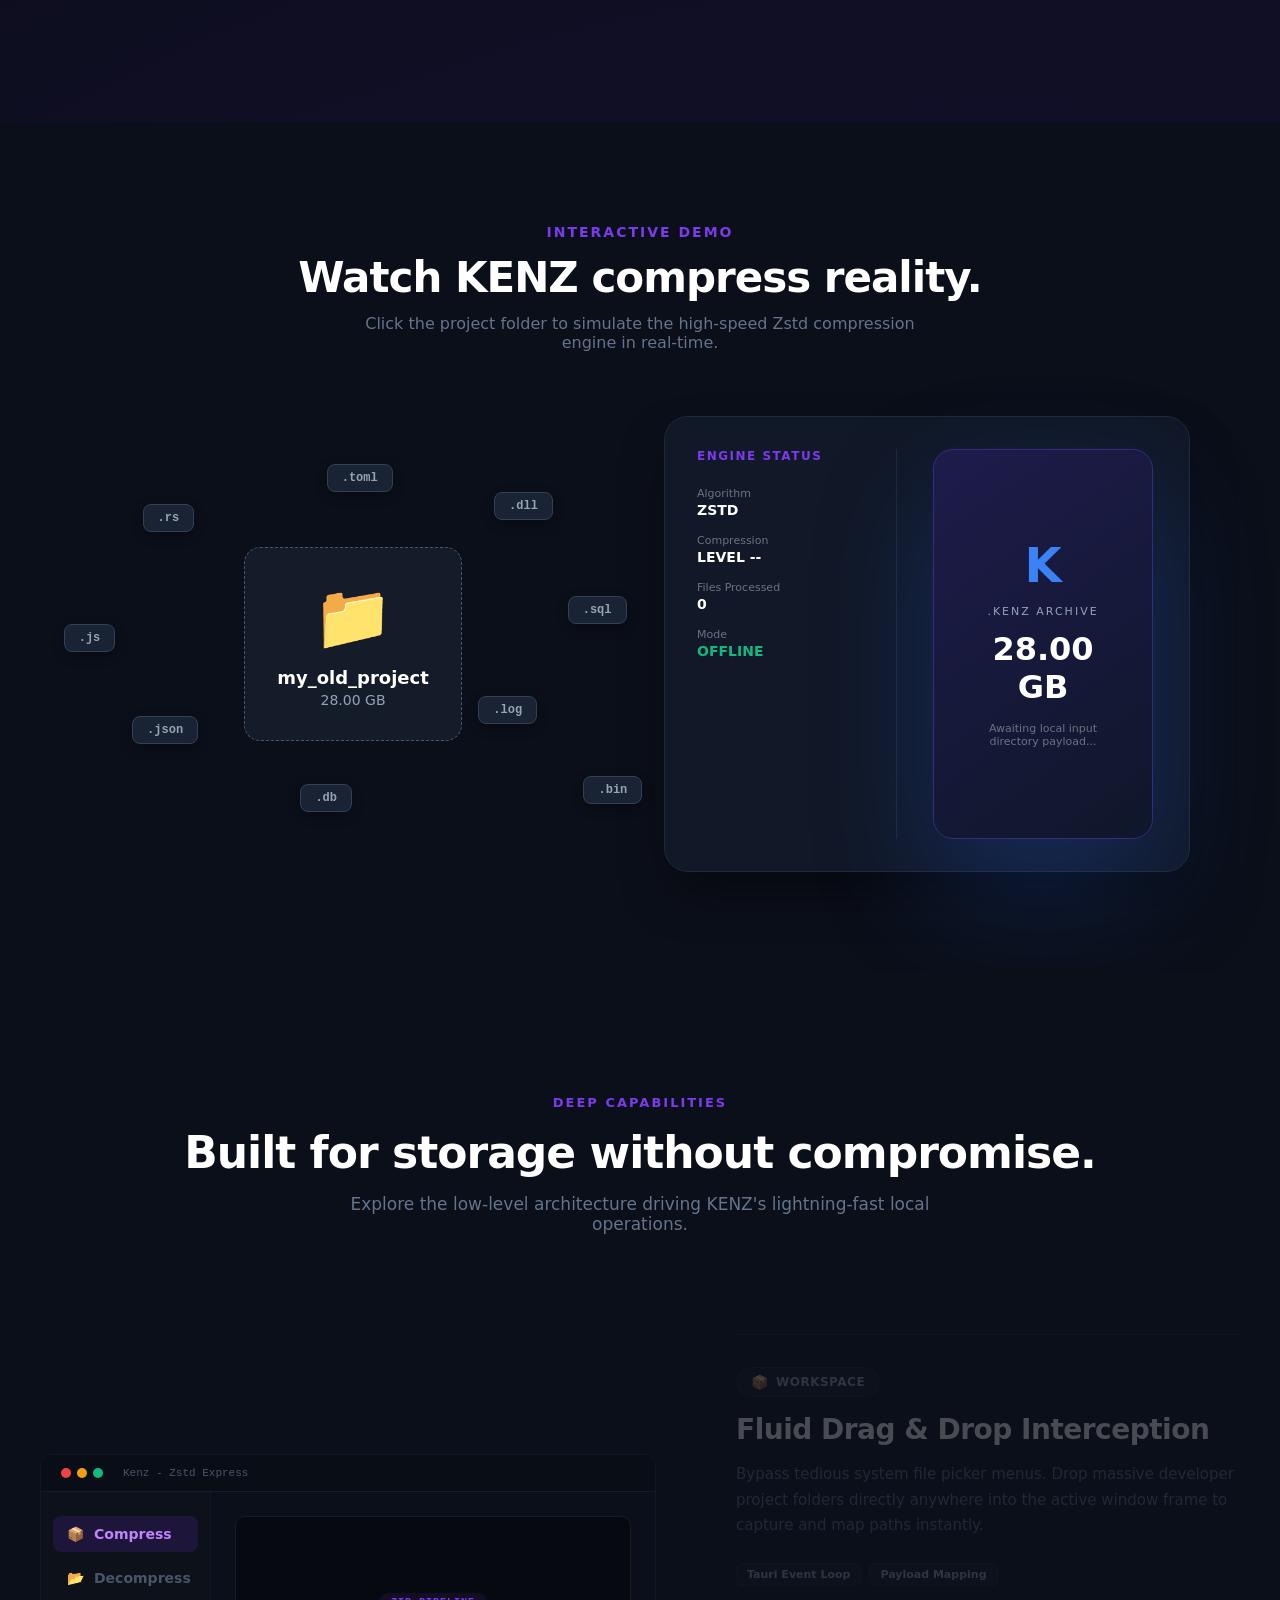
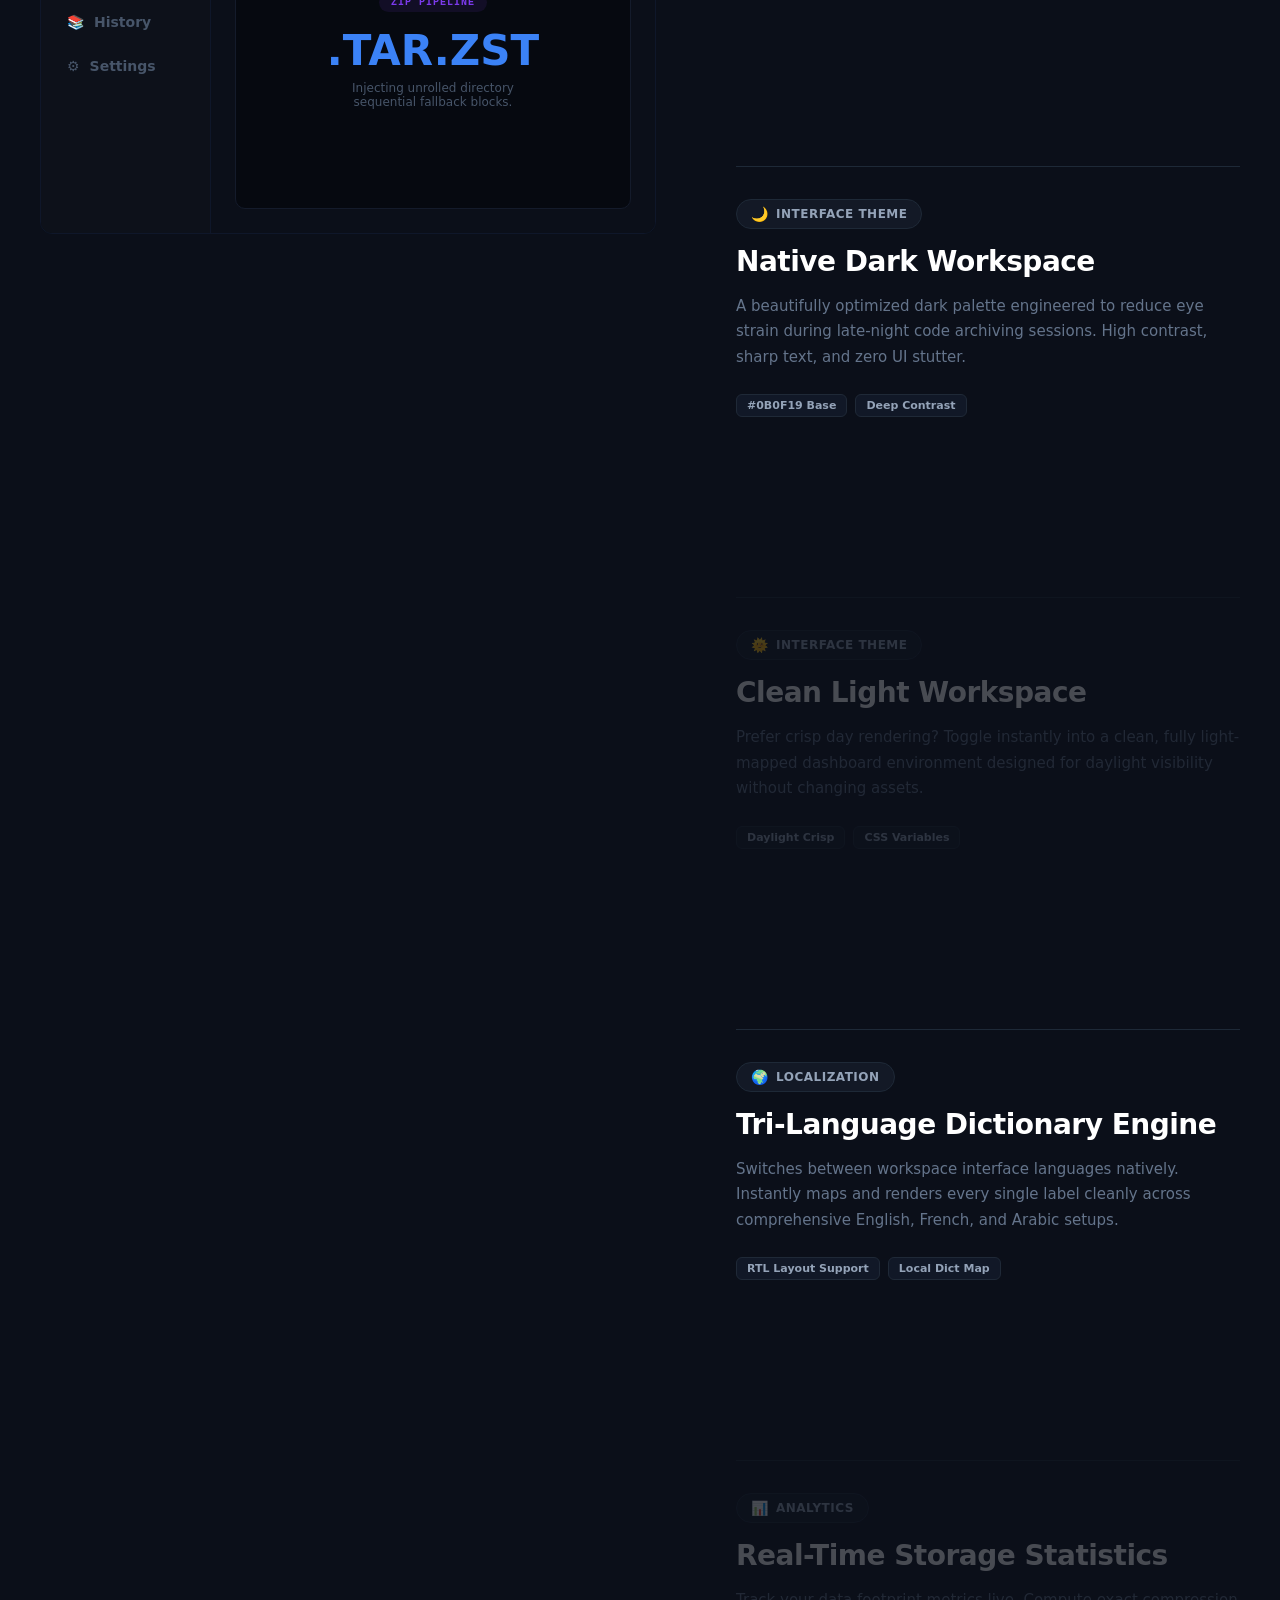
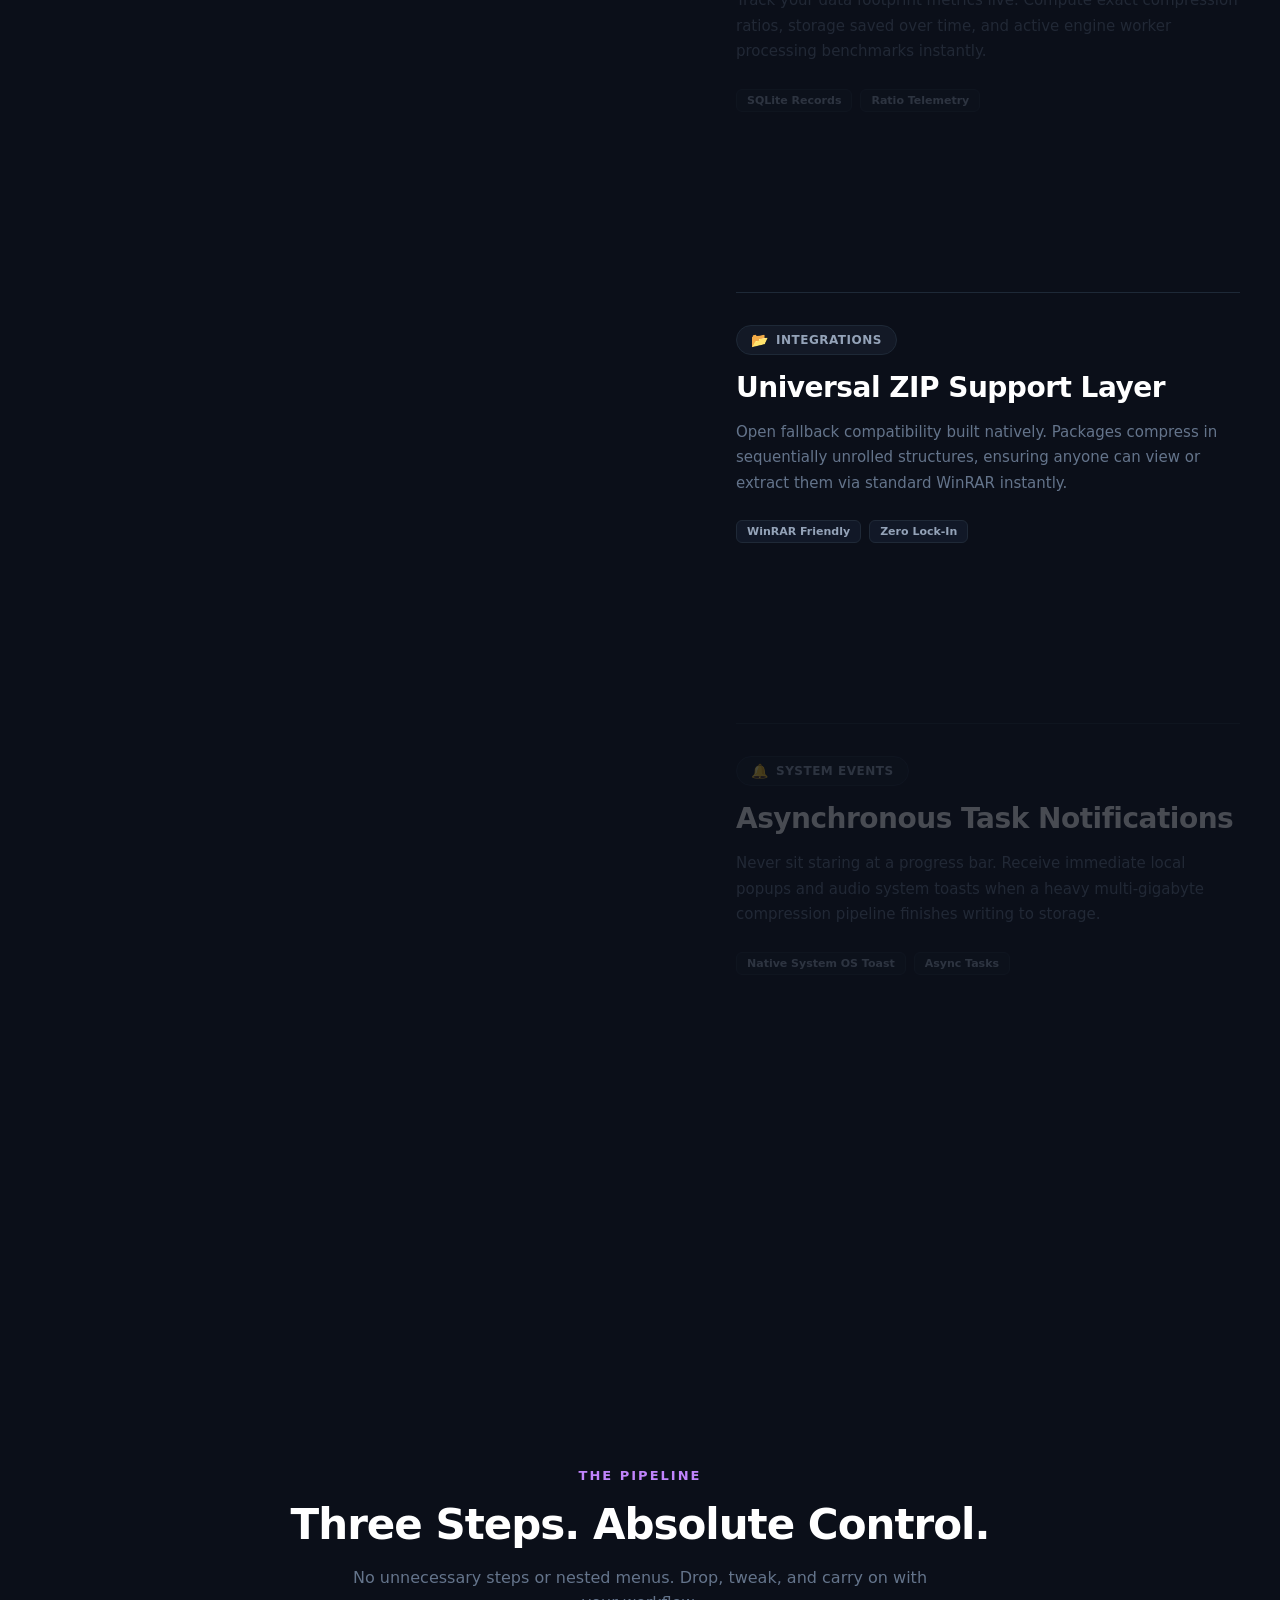
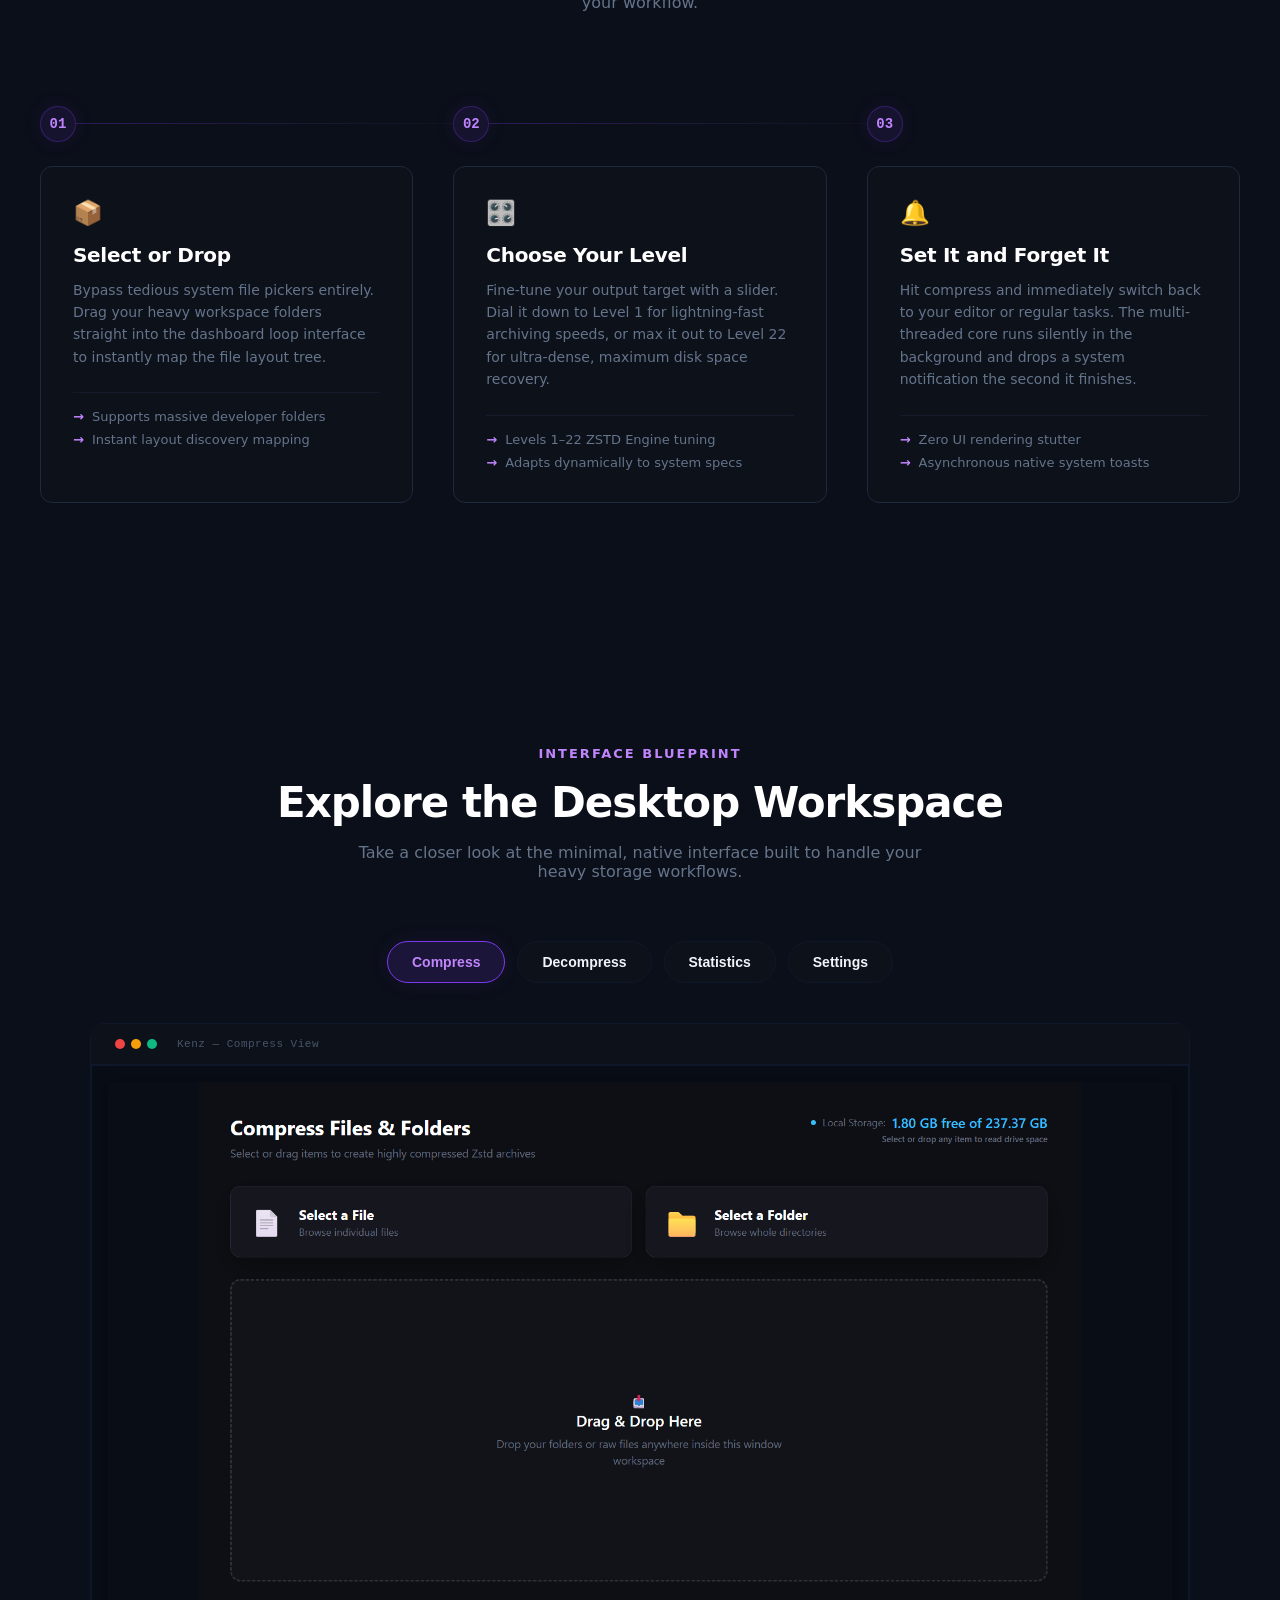
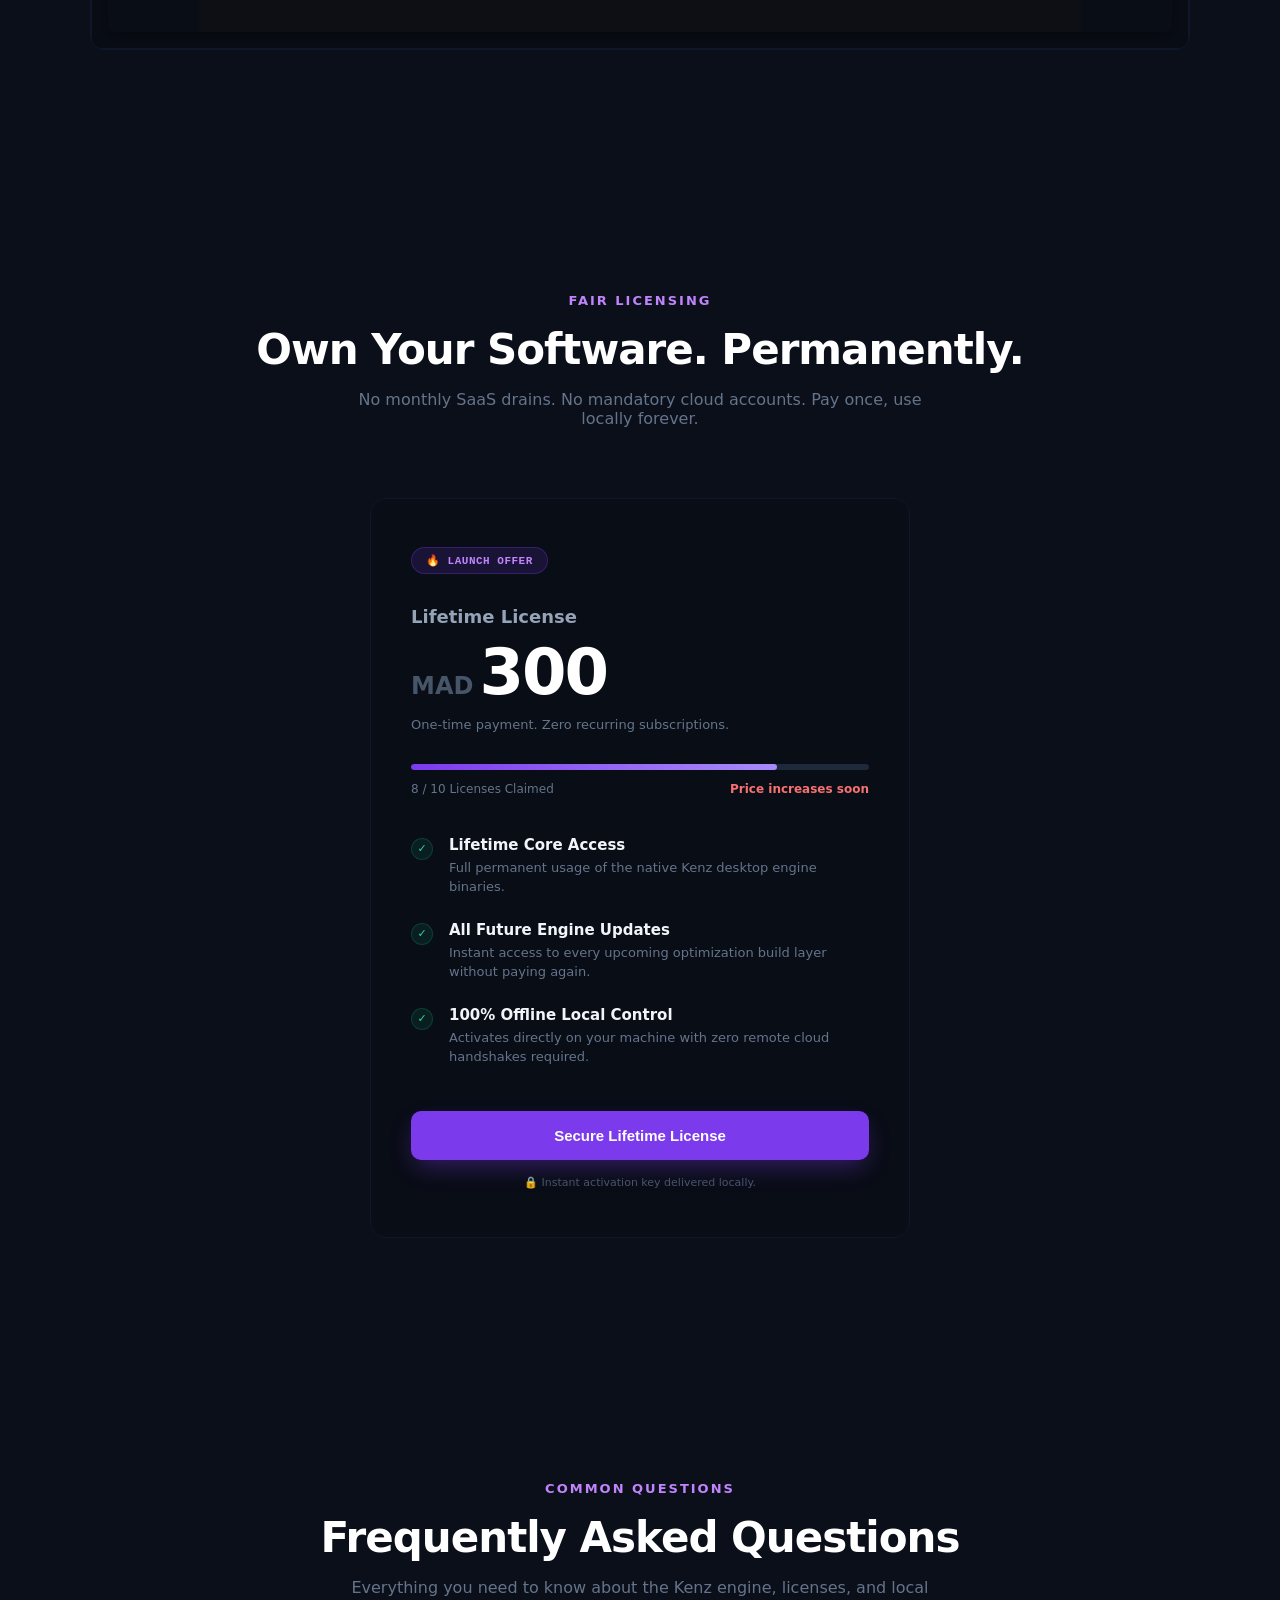
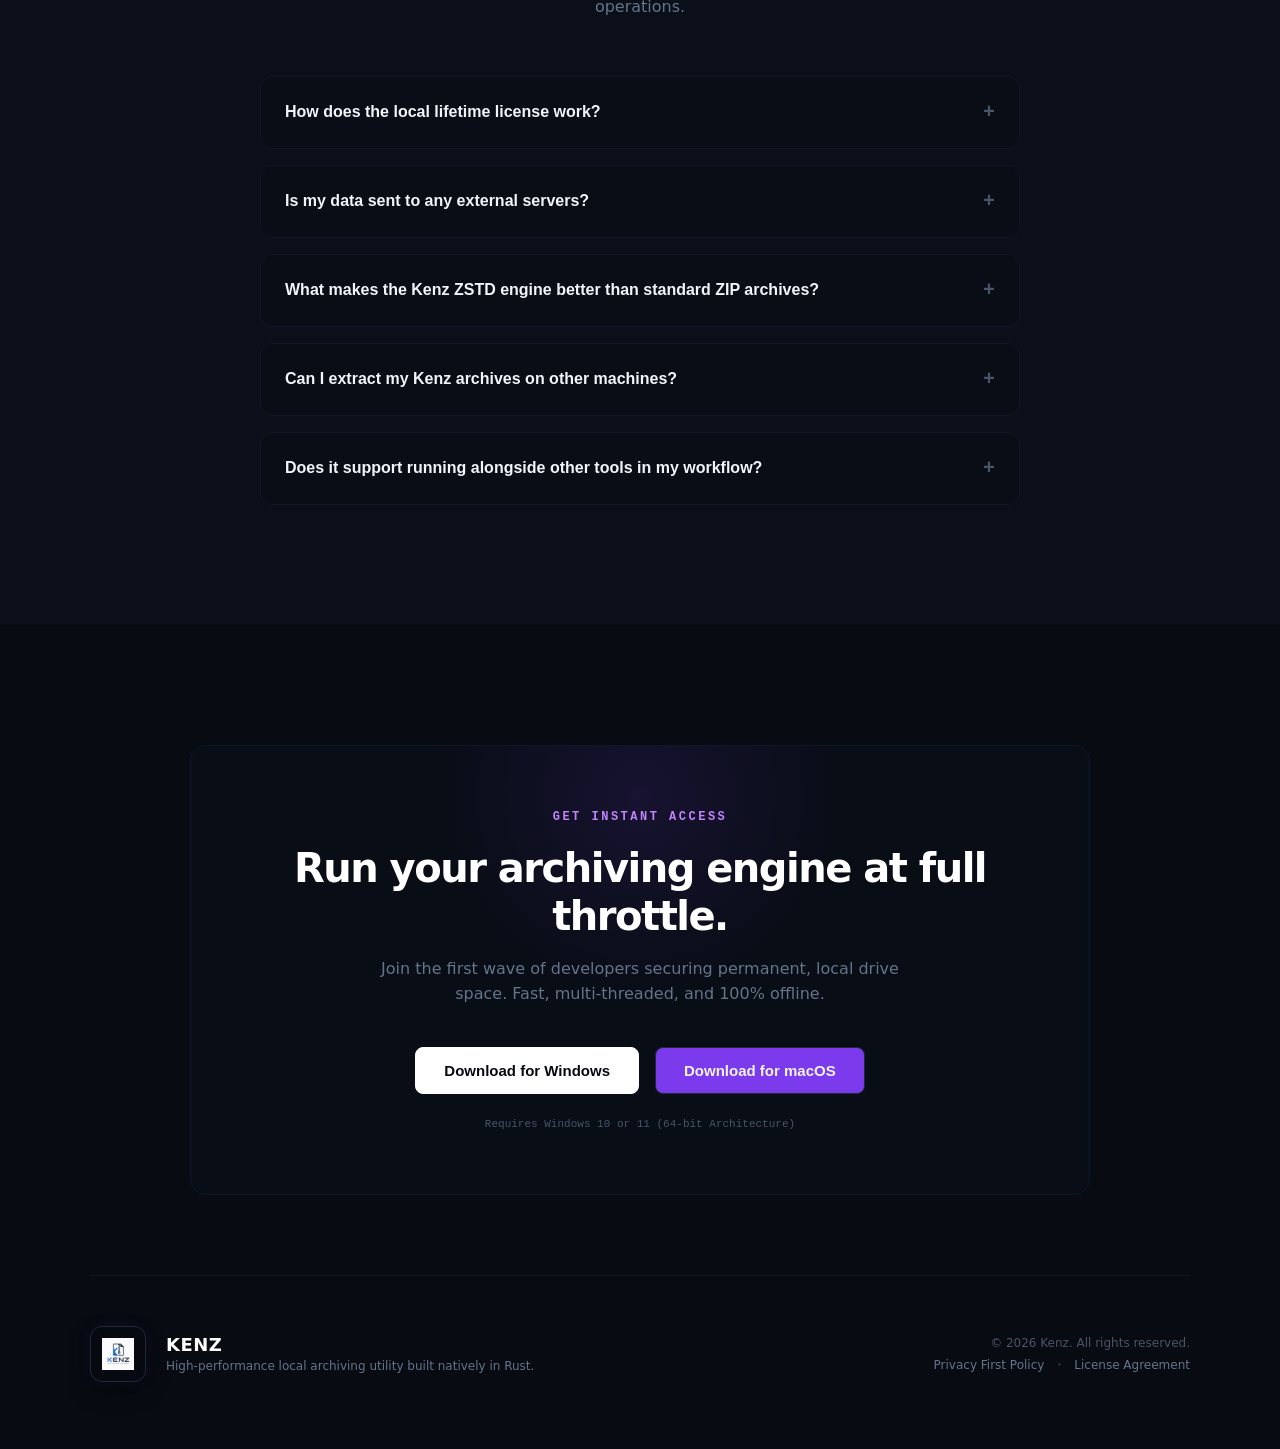
==== commit f6588371: "Enhance download button text with file sizes Updated download button text to include file sizes for " ====
--- a/index.html
+++ b/index.html
@@ -92,6 +92,15 @@
         ]
       }
     </script>
+    <!-- Google tag (gtag.js) -->
+<script async src="https://www.googletagmanager.com/gtag/js?id=G-77M37EG3CQ"></script>
+<script>
+  window.dataLayer = window.dataLayer || [];
+  function gtag(){dataLayer.push(arguments);}
+  gtag('js', new Date());
+
+  gtag('config', 'G-77M37EG3CQ');
+</script>
   </head>
 
   <body>
@@ -1162,11 +1171,11 @@
 
         <div class="cta-actions-group">
           <button class="footer-download-btn" data-i18n="downloadWindows">
-            <span class="btn-os-icon">❖</span> Download for Windows
+            <span class="btn-os-icon">❖</span> Download for Windows Only 2.59 MB
           </button>
 
           <button class="footer-download-btn mac-btn" data-i18n="downloadMacOs">
-            <span class="btn-os-icon">🍎</span> Download for macOS
+            <span class="btn-os-icon">🍎</span> Download for macOS Only 4.46 MB
           </button>
         </div>
 
